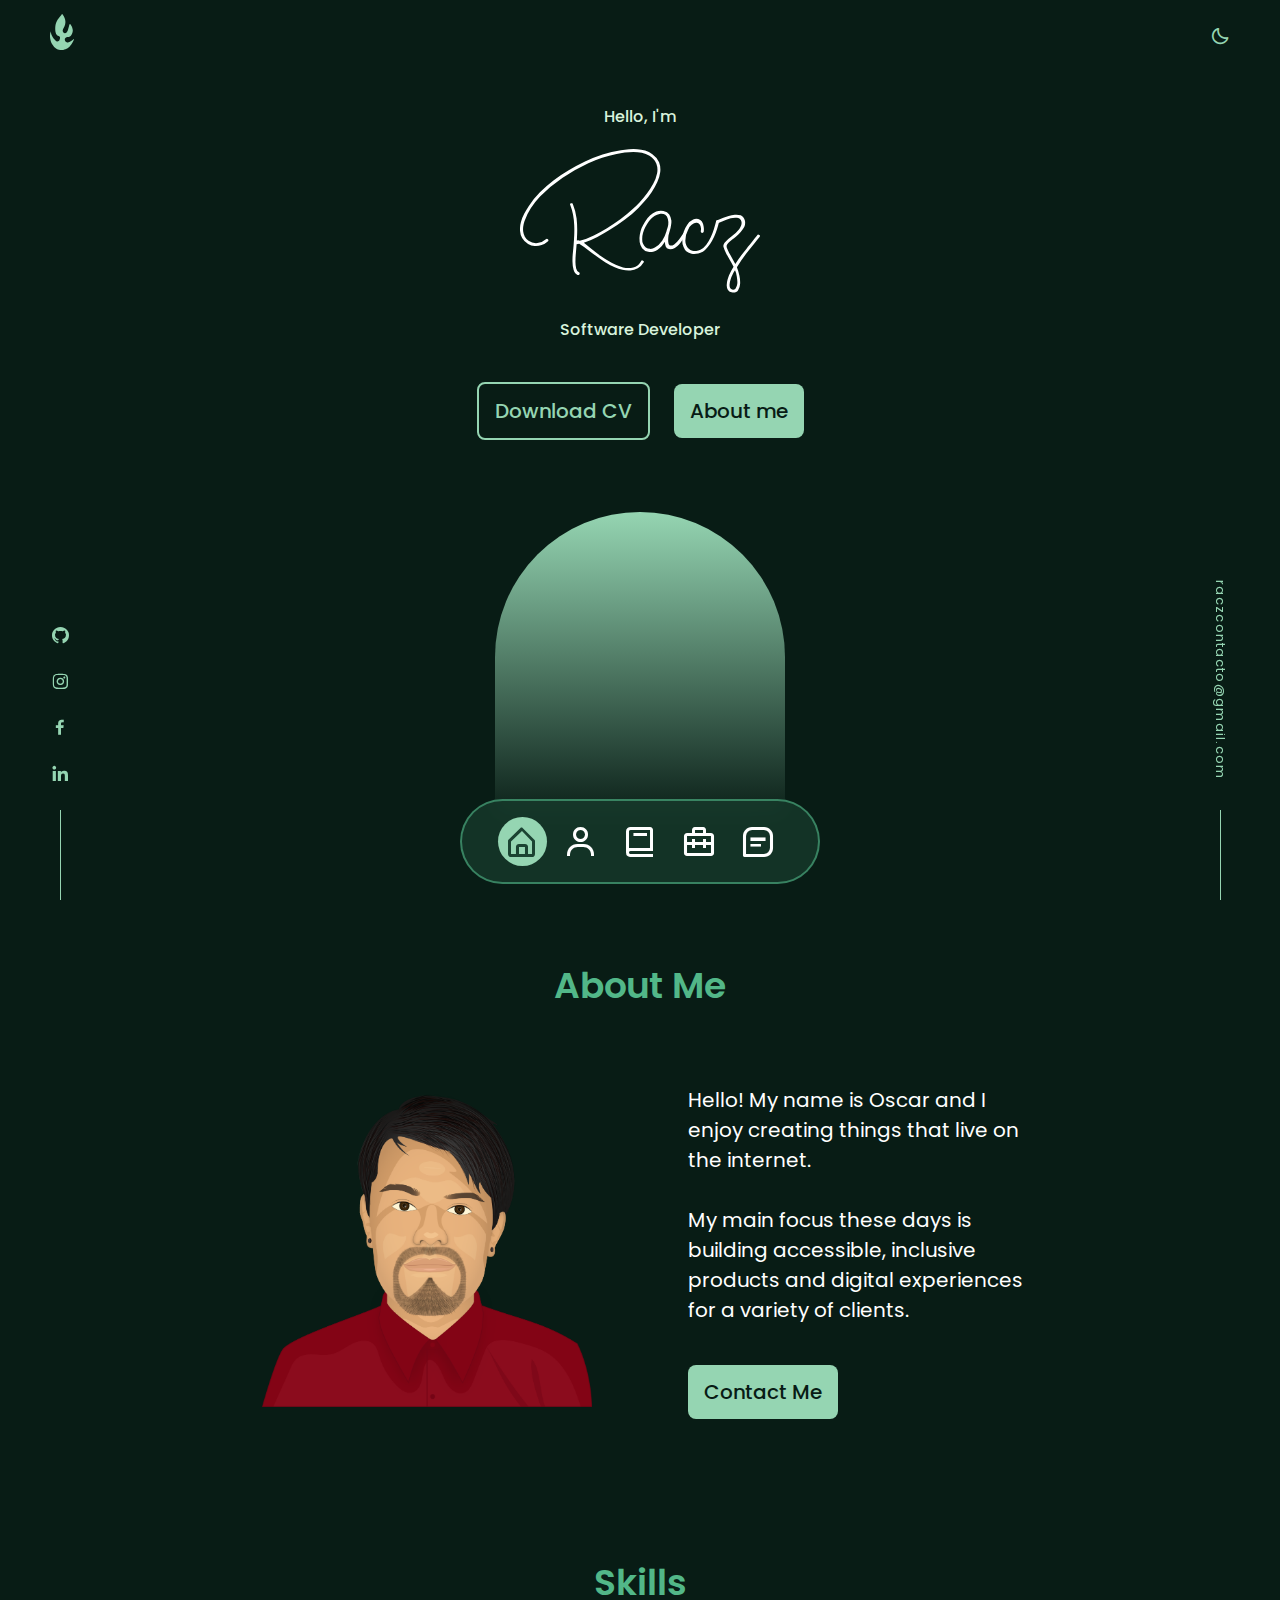
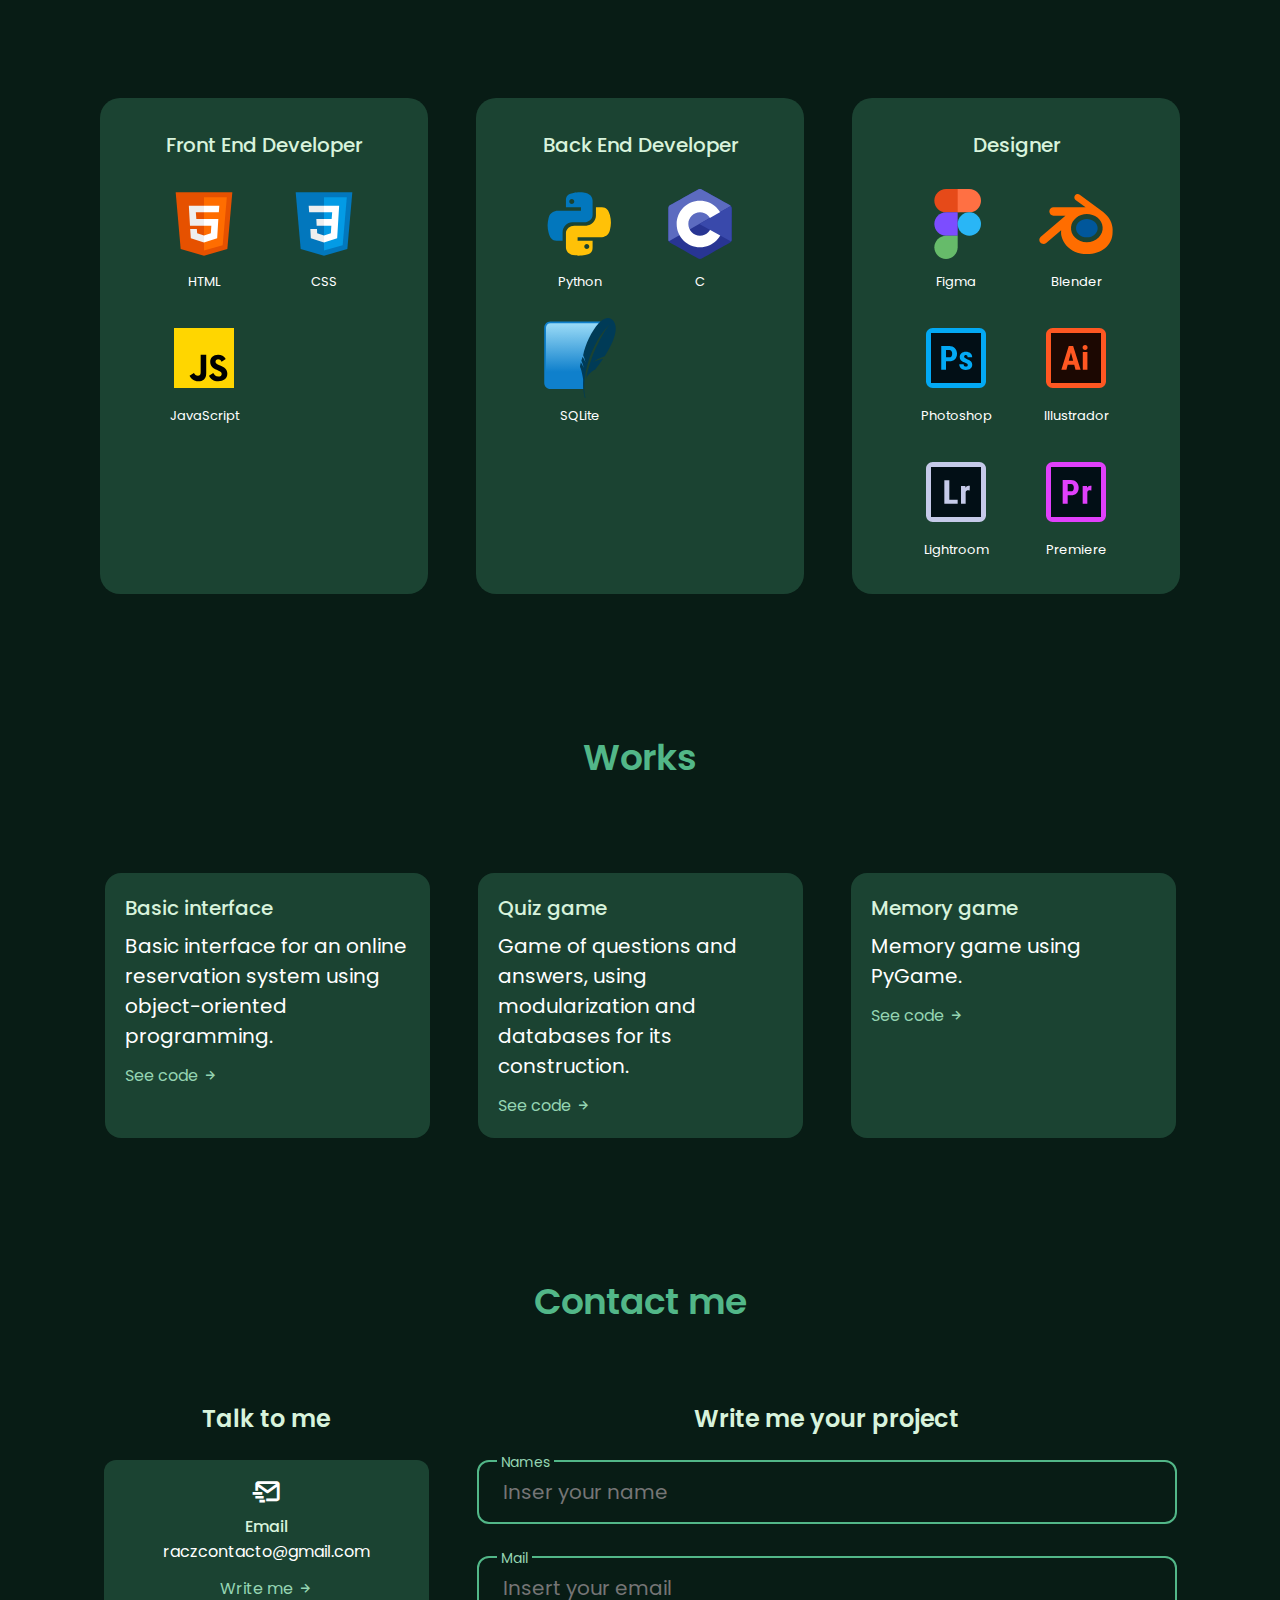
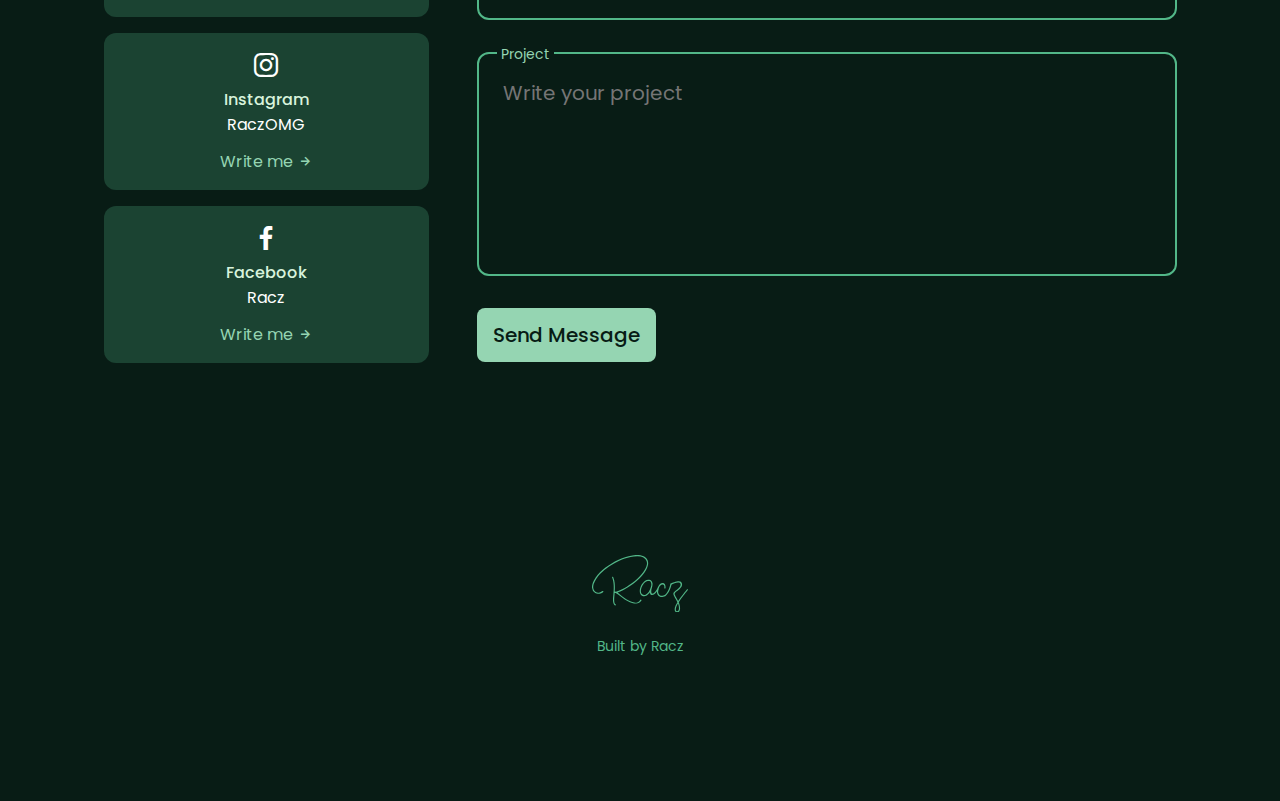
==== index.html @ cbe019d2 "Add files via upload" ====
<!DOCTYPE html>
<html lang="es">
    <head>
        <meta charset="UTF-8">
        <meta name="viewport" content="widht=device-widht, user-scalable=no, initial-scale=1.0, maximum-scale=1.0, minimum-scale=1.0">

        <!-- PAGE ICON AND TITLE -->
        <title>Racz</title>
        <link rel="icon" href="Recursos/Isotipo Racz2.png">

        <!-- BOXICONS -->
        <link href='https://unpkg.com/boxicons@2.1.1/css/boxicons.min.css' rel='stylesheet'>

        <!-- CSS -->
        <link rel="stylesheet" type="text/css" href="style.css">
    </head>
    <body>
        <!-- HEADER -->
        <header class="header" id="header">
            <nav class="nav container">
                <a href="#" class="isotipo__button">
                    <svg id="Capa_1" data-name="Capa 1" xmlns="http://www.w3.org/2000/svg" viewBox="0 0 422.5 633.75">
                        <path class="isotipo__racz" d="M199.51,387.6c1.1,7.6,2.33,15,3.9,22.33,8.78,41.08,25.6,78.3,52.17,110.81a227.48,227.48,0,0,0,38.08,37.06,40,40,0,0,0,17.74,8c11.19,1.87,21.1-1.13,30-8.1,4.92-3.87,8.29-9,11.46-14.27,6-9.94,10.29-20.51,11.72-32.13,1-7.9,1.06-15.72-2.3-23.2a31.53,31.53,0,0,0-17.7-16.93,143.55,143.55,0,0,0-14.73-5.15c-8.47-2.35-15-7.42-20.86-13.77-12.17-13.21-18.77-29.17-22.64-46.49a246.71,246.71,0,0,1-5-36.82q-1.47-21-.85-42.09c.63-21.49,2.76-42.81,7.61-63.8a228.73,228.73,0,0,1,28.79-69.34c8.77-14.16,18.8-27.38,29.16-40.36,12.84-16.08,26.25-31.67,38.85-47.93q7.88-10.17,15.71-20.37c.27-.36.55-.71.8-1.09.77-1.12,1.48-1,2.37-.07a98.67,98.67,0,0,1,7,7.91c15.29,20,27.77,41.57,36.48,65.3A196.91,196.91,0,0,1,458,201.34a192.32,192.32,0,0,1,1.38,31.45,186.23,186.23,0,0,1-13.6,62.29c-4.77,11.77-11,22.79-17,33.94a192.67,192.67,0,0,0-13.59,30.42,57.17,57.17,0,0,0-3.15,18.11,42.09,42.09,0,0,0,9.4,26.6,44.42,44.42,0,0,0,16.68,13.41c12.89,5.78,25,4.07,36.28-4.22,7.6-5.6,13-13.16,17.35-21.52,5.47-10.54,9.63-21.63,13.44-32.87,6.25-18.43,11.08-37.29,16.1-56.09,2.55-9.52,5-19.07,7.56-28.6a25.65,25.65,0,0,1,3.27-7.71c3.06-4.6,6.63-6.08,12-5,.62.12,1.22.3,1.83.43a8.51,8.51,0,0,1,5.64,4.19,320.2,320.2,0,0,1,18.23,33.58A230,230,0,0,1,587.66,354a111.94,111.94,0,0,1-2.15,52.15c-4.37,15.2-9.75,29.94-18.2,43.37-7.2,11.44-16,21.39-27.38,28.75a69.55,69.55,0,0,1-22.76,9.45,54.22,54.22,0,0,1-8.55.87c-9.13.51-18.23,1.33-27.1,3.79-7.88,2.18-15.17,5.51-21.25,11.2a34.2,34.2,0,0,0-10.94,21c-3.62,27.6,14.89,53.7,41.86,59A56.48,56.48,0,0,0,529,578.08c10.93-5.67,21.74-11.56,32.16-18.14a244.61,244.61,0,0,0,36.31-28.4c3-2.77,6-5.44,9.07-8.1a17.9,17.9,0,0,1,2.69-1.78c.85-.5,1.37-.16,1.46.81a21.79,21.79,0,0,1-.38,7,142.81,142.81,0,0,1-7.44,22.1c-10.42,25-24.23,48.07-39.78,70.11a253.19,253.19,0,0,1-32,37.72c-20.55,19.58-43.51,35.44-70,45.82a152.42,152.42,0,0,1-39.26,9.91c-5.7.63-11.43,1-17.15,1.32a187.63,187.63,0,0,1-18.82.37c-13.34-.58-26.64-1.64-39.77-4.34a132.1,132.1,0,0,1-38.88-14.68,209.45,209.45,0,0,1-45.68-35.09,228.65,228.65,0,0,1-34.5-45.34,275.43,275.43,0,0,1-23.61-51.73A286.27,286.27,0,0,1,191,510.15a295.79,295.79,0,0,1-2.53-44.71c.28-11.22,1.17-22.41,2.49-33.57a349.79,349.79,0,0,1,7.56-41.64A5.06,5.06,0,0,1,199.51,387.6Z" transform="translate(-188.35 -83.2)"/>
                    </svg>
                </a>

                <div class="links__list--box" id="nav__menu">
                    <ul class="links__list">
                        <li class="links__list--li">
                            <a href="#home" class="links__list--li-a active__link">
                                <i class='bx bx-home-alt'></i>
                            </a>
                        </li>

                        <li class="links__list--li">
                            <a href="#about" class="links__list--li-a">
                                <i class='bx bx-user'></i>
                            </a>
                        </li>

                        <li class="links__list--li">
                            <a href="#skills" class="links__list--li-a">
                                <i class='bx bx-book'></i>
                            </a>
                        </li>

                        <li class="links__list--li">
                            <a href="#work" class="links__list--li-a">
                                <i class='bx bx-briefcase-alt-2'></i>
                            </a>
                        </li>

                        <li class="links__list--li">
                            <a href="#contact" class="links__list--li-a">
                                <i class='bx bx-message-square-detail'></i>
                            </a>
                        </li>
                    </ul>
                </div>

                <!-- THEME CHANGE BUTTON -->
                <i class='bx bx-moon change__theme' id="theme__button"></i>
            </nav>
        </header>
        <!-- HEADER -->

        <!-- SIDE ELEMENTS -->
        <div class="left__side--element">
            <ul class="social__media">
                <li>
                    <a class="social__media--li-a" href="https://github.com/Racz1" aria-label="GitHub" target="_blank">                    
                        <i class='bx bxl-github social__media--li-a-icon'></i>
                    </a>
                </li>
                <li>
                    <a class="social__media--li-a" href="https://www.instagram.com/raczomg/" aria-label="Instagram" target="_blank">
                        <i class='bx bxl-instagram social__media--li-a-icon' ></i>
                    </a>
                </li>
                <li>
                    <a class="social__media--li-a" href="https://www.facebook.com/Racz-101756995834833" aria-label="Facebook" target="_blank" rel="noopener noreferrer">
                        <i class='bx bxl-facebook social__media--li-a-icon'></i>
                    </a>
                </li>
                <li>
                    <a class="social__media--li-a" href="https://www.linkedin.com/in/oscar-martinez-geronimo-91246b22a/" aria-label="Linkedin" target="_blank" rel="noopener noreferrer">
                        <i class='bx bxl-linkedin social__media--li-a-icon' ></i>
                    </a>
                </li>
            </ul>
        </div>

        <div class="right__side--element">
            <div class="email__contact">
                <a class="email__contact--a" href="mailto:raczcontacto@gmail.com">raczcontacto@gmail.com</a>
            </div>
        </div>
        <!-- SIDE ELEMENTS -->

        <!-- CONTENT -->
        <!-- MAIN SECTION -->
        <main class="main">
            <section class="home section" id="home">
                <div class="home__container container grid">
                    <div class="home__data">
                        <span class="home__greeting">Hello, I'm</span>

                        <div class="logotipo__racz--box">
                            <svg xmlns="http://www.w3.org/2000/svg" viewBox="0 0 277.53 165.97">
                                <path class="logotipo__racz" d="M49.91,130.39a1.8,1.8,0,0,1,2.44.08,1.79,1.79,0,0,1,.5,1.09,1.33,1.33,0,0,1-.42,1.18A21.87,21.87,0,0,1,45,137.2,19.19,19.19,0,0,1,37,138.3a18.18,18.18,0,0,1-7.66-2.44A19.48,19.48,0,0,1,20,120.54a32.13,32.13,0,0,1,1.09-10A45.81,45.81,0,0,1,25,100.76q2.52-4.71,5.05-8.58a97.94,97.94,0,0,1,13-16.07,158,158,0,0,1,16-14A172.62,172.62,0,0,1,76.84,50.27q9.25-5.37,18.34-9.76a169.16,169.16,0,0,1,20.28-8.07,135.51,135.51,0,0,1,21.29-5.06c3-.44,6.14-.81,9.34-1.09a59.27,59.27,0,0,1,9.51-.08,42.14,42.14,0,0,1,9.17,1.68,27,27,0,0,1,8.33,4.21,21.67,21.67,0,0,1,7.75,9.42,22.89,22.89,0,0,1,1.34,11,38.92,38.92,0,0,1-3.36,11.69,82.41,82.41,0,0,1-6.4,11.45A100.06,100.06,0,0,1,164.52,86q-4.2,4.8-7.57,8.16a146.66,146.66,0,0,1-15.57,13.55,201.64,201.64,0,0,1-17.08,11.53q-7.24,4.55-14.81,8.58a90.83,90.83,0,0,1-15.65,6.56l7.91,6.57q5,4.2,11.19,8.58a136.11,136.11,0,0,0,13,8.17,52.06,52.06,0,0,0,13.21,5.3,25.11,25.11,0,0,0,11.86.17q5.47-1.35,9-7.41a1.48,1.48,0,0,1,2.27-.51,1.4,1.4,0,0,1,.59,2.19,17.31,17.31,0,0,1-6.65,6.65,21.39,21.39,0,0,1-8.5,2.44,30.85,30.85,0,0,1-9.26-.76,51,51,0,0,1-8.92-2.94,78.63,78.63,0,0,1-11.1-5.81q-4.89-3.12-9.51-6.56t-9.51-7.16q-4.89-3.69-10.94-7.57l-3,.51q-.35,4.71-.84,10c-.34,3.54-.51,6.84-.51,9.93a34.41,34.41,0,0,0,.84,8.08q.84,3.45,3.2,4.46a1.48,1.48,0,0,1,.84.92,1.43,1.43,0,0,1-.17,1.18,2.38,2.38,0,0,1-1,.93,1.46,1.46,0,0,1-1.35,0c-2.24-1-3.76-3-4.54-5.89a39.65,39.65,0,0,1-1.27-9.68,79.91,79.91,0,0,1,.51-10.43c.39-3.43.64-6.09.76-8q.49-6.06.75-12t0-11.87a82.52,82.52,0,0,0-1.34-11.7A67.59,67.59,0,0,0,78,90.67a1.25,1.25,0,0,1,0-1.27,1.28,1.28,0,0,1,1-.67,2.45,2.45,0,0,1,1.26.17,1.85,1.85,0,0,1,.92.93,61.34,61.34,0,0,1,4.29,16.74A118,118,0,0,1,86.09,124l-.33,7.91a5,5,0,0,1,3.36.17,70.16,70.16,0,0,0,16.24-6q7.67-3.95,15.24-8.49,8.07-4.89,15.48-10.27a156.16,156.16,0,0,0,14.3-11.78q3.38-3,7.83-7.74a113.16,113.16,0,0,0,8.58-10.27,97.47,97.47,0,0,0,7.41-11.61,40.85,40.85,0,0,0,4.37-11.87,20.3,20.3,0,0,0-.84-11q-1.93-5.22-8-9.09a27.25,27.25,0,0,0-8.84-3.54,47.4,47.4,0,0,0-9.76-1,66.39,66.39,0,0,0-9.93.75q-5,.77-9.51,1.6A133.52,133.52,0,0,0,115,36.14a149.2,149.2,0,0,0-16,6.39,214.28,214.28,0,0,0-29.7,16.75A163.38,163.38,0,0,0,43.18,81.07a95.29,95.29,0,0,0-10.52,13.3,69.85,69.85,0,0,0-7.49,15.15,33.75,33.75,0,0,0-1.43,6.14,22.54,22.54,0,0,0,0,6.14,16.36,16.36,0,0,0,1.85,5.64,13.86,13.86,0,0,0,4.29,4.63,14.79,14.79,0,0,0,10.27,2.78A17.39,17.39,0,0,0,49.91,130.39Z" transform="translate(-20 -26.06)"/>
                                <path class="logotipo__racz" d="M191.78,125.67a42.07,42.07,0,0,0-.42,4.8,19,19,0,0,0,.34,4.54,3.7,3.7,0,0,0,1.6,2.61c.78.45,3.4.06,5-1.17a26,26,0,0,0,5.63-5.73q2.44-3.36,4.63-6.73a1.67,1.67,0,0,1,2.44-.51,1.4,1.4,0,0,1,.59,2.19q-1.17,1.86-3.11,4.8a51.44,51.44,0,0,1-4.29,5.64,23.83,23.83,0,0,1-5.14,4.46,11.33,11.33,0,0,1-6.91,1.26,4.9,4.9,0,0,1-3.62-3,14.59,14.59,0,0,1-.92-5.38,38.15,38.15,0,0,1-3.79,5,23.81,23.81,0,0,1-4.63,4,17.92,17.92,0,0,1-5.22,2.44,11.61,11.61,0,0,1-5.72.09,11.07,11.07,0,0,1-7-4.13,15.64,15.64,0,0,1-2.86-7.15,26.5,26.5,0,0,1,.17-8.41,38,38,0,0,1,2.1-7.74,58.47,58.47,0,0,1,3.95-7.5,33.31,33.31,0,0,1,5.73-7,23.88,23.88,0,0,1,7.23-4.63,14.57,14.57,0,0,1,8.34-.75q4.71.84,6.73,4a16,16,0,0,1,2.44,7.07c.28,2.64-.36,5.52-.87,8.32Zm-.33-12A17.26,17.26,0,0,0,191,107a8.54,8.54,0,0,0-3-4.8c-1.52-1.17-3.73-1.54-6.65-1.09a14.72,14.72,0,0,0-5.38,2.11,24.23,24.23,0,0,0-4.63,3.78,31.16,31.16,0,0,0-3.79,4.8,43,43,0,0,0-2.86,5.13,34.4,34.4,0,0,0-2.44,6.4,25.16,25.16,0,0,0-.93,6.73,13.45,13.45,0,0,0,1,5.69,10.69,10.69,0,0,0,3.19,4.12,9.66,9.66,0,0,0,4.89,1.69A9.37,9.37,0,0,0,176,140a23.35,23.35,0,0,0,8.41-7.74,42.56,42.56,0,0,0,5-11.16C190,119,191.16,115.67,191.45,113.72Z" transform="translate(-20 -26.06)"/>
                                <path class="logotipo__racz" d="M232.61,121.3a2.33,2.33,0,0,1-.76,1.34,1.81,1.81,0,0,1-1.18.51,1.52,1.52,0,0,1-1.09-.51,1.79,1.79,0,0,1-.51-1.34c.11-.68.2-1.35.26-2a8.53,8.53,0,0,0-.09-2,8,8,0,0,0-1.6-4.21,4.74,4.74,0,0,0-3-1.77,6.84,6.84,0,0,0-3.87.76,11.41,11.41,0,0,0-4,3.37,6.71,6.71,0,0,0-1.35,1.93c-.34.73-.67,1.43-1,2.11a24.68,24.68,0,0,0-3.2,12.79,12.38,12.38,0,0,0,1.1,5.13,12.81,12.81,0,0,0,2.86,4.12,7.82,7.82,0,0,0,4.12,2.11,18.84,18.84,0,0,0,4.57.25,15.9,15.9,0,0,0,4.77-1.21,20.46,20.46,0,0,0,6.81-5.89,46.1,46.1,0,0,0,5.14-8.58,76.56,76.56,0,0,0,3.7-9.68q1.51-5,2.52-8.84a1.55,1.55,0,0,1,2.11-1.09,1.48,1.48,0,0,1,1.26,1.93c-.67,2.81-1.49,5.7-2.44,8.67a76.27,76.27,0,0,1-3.37,8.67,56.8,56.8,0,0,1-4.54,8.08,41.27,41.27,0,0,1-5.81,6.9,15.59,15.59,0,0,1-5.38,3.28,19.55,19.55,0,0,1-5,1.13,21.82,21.82,0,0,1-5.22-.12,11.81,11.81,0,0,1-9.26-7.63,19.7,19.7,0,0,1-1.49-8.33,34,34,0,0,1,1.68-9.42,31,31,0,0,1,4.29-8.5,16.24,16.24,0,0,1,6.65-5.72,8.93,8.93,0,0,1,5.86-.52,7.5,7.5,0,0,1,4.24,3,15,15,0,0,1,2,5.55A20.87,20.87,0,0,1,232.61,121.3Z" transform="translate(-20 -26.06)"/>
                                <path class="logotipo__racz" d="M248.84,111.84a1.33,1.33,0,0,1-1.93-1.09,1.76,1.76,0,0,1,1.09-2.28q3-1.17,6.39-2.61a62.07,62.07,0,0,1,6.9-2.44,40.18,40.18,0,0,1,7.07-1.34,17.07,17.07,0,0,1,6.9.67c1.73.55,3.95,3,4.74,5.6a12.08,12.08,0,0,1-.53,7.7,29.93,29.93,0,0,1-4.21,6,46.64,46.64,0,0,1-5.28,5.24c-2.06,1.73-10,7.4-10.83,10-.78,2.25.77,4.75,1.39,6.16a46.66,46.66,0,0,0,2.61,5L269,159a183.18,183.18,0,0,1,12.79-17.41c4.6-5.56,12.53-15.66,12.53-15.66a1.48,1.48,0,0,1,2.27-.5,1.39,1.39,0,0,1,.59,2.18s-7.89,10-12.71,15.83a179.08,179.08,0,0,0-13.62,19.27,56.33,56.33,0,0,1,2.94,9.84,35.47,35.47,0,0,1,.76,9.76,14,14,0,0,1-2.44,7.33c-1.4,1.9-3.51,2.69-6.31,2.35q-3.87-.51-5.3-2.86a10.26,10.26,0,0,1-1.43-5.47,22.83,22.83,0,0,1,.92-6.31,51.78,51.78,0,0,1,1.77-5.22,79.83,79.83,0,0,1,5.22-9.76c-1.35-2.81-2.84-5.55-4.46-8.25s-3.12-5.38-4.46-8.08a45,45,0,0,1-2.69-6.73c-.57-1.9.22-3.92,2.35-6.06a82.62,82.62,0,0,1,7.83-6.73,45.46,45.46,0,0,0,7.65-7.4,14.24,14.24,0,0,0,2.53-4.46,8.39,8.39,0,0,0,.42-4.46,5.7,5.7,0,0,0-2.1-3.37c-1.13-.9-2.86-1.29-5.22-1.18a35.78,35.78,0,0,0-10.18,2.19Q253.73,109.66,248.84,111.84ZM264.15,188a3.81,3.81,0,0,0,5-.46,11.09,11.09,0,0,0,2.1-5.46c.4-2.47-.08-5.43-.48-8.4a21.78,21.78,0,0,0-2.1-7.32,33,33,0,0,0-2.52,4.29,43.87,43.87,0,0,0-2.61,6.23,21.93,21.93,0,0,0-1.18,6.31C262.33,185.22,262.88,187.22,264.15,188Z" transform="translate(-20 -26.06)"/>
                            </svg>
                        </div>

                        <h3 class="home__education">Software Developer</h3>

                        <div class="home__buttons">
                            <a download="" href="/opcion 1/Recursos/CV Racz.pdf" class="button button__ghost">Download CV</a>
                            <a href="#about" class="button">About me</a>
                        </div>
                    </div>

                    <div class="home__handle">
                        <img src="/opcion 1/Recursos/Foto Oscar.png" alt="" class="home__img">
                    </div>
                </div>
            </section>

            <!-- ABOUT SECTION -->
            <section class="about section" id="about">
                <h2 class="section__title">About Me</h2>
                <div class="about__container container grid">
                    <img src="Recursos/Retrato Oscar.png" class="about__img">

                    <div class="about__data">
                        <p class="about__description">
                            Hello! My name is Oscar and I enjoy creating things that live on the internet.<br><br>
                            My main focus these days is building accessible, inclusive products and digital experiences for a variety of clients.
                        </p>
                        <a href="#contact" class="button">Contact Me</a>
                    </div>
                </div>
            </section>

            <!-- SKILLS SECTION -->
            <section class="skills section" id="skills">
                <h2 class="section__title">Skills</h2>

                <div class="skills__container container grid">
                    <div class="skills__content">
                        <h3 class="skills__title">Front End Developer</h3>

                        <div class="skills__box">
                            <div class="skills__group">
                                <div class="skills__data">
                                    <svg class="icon" xmlns="http://www.w3.org/2000/svg" x="0px" y="0px" width="48" height="48" viewBox="0 0 48 48" style=" fill:#000000;">
                                        <path fill="#E65100" d="M41,5H7l3,34l14,4l14-4L41,5L41,5z"></path><path fill="#FF6D00" d="M24 8L24 39.9 35.2 36.7 37.7 8z"></path><path fill="#FFF" d="M24,25v-4h8.6l-0.7,11.5L24,35.1v-4.2l4.1-1.4l0.3-4.5H24z M32.9,17l0.3-4H24v4H32.9z"></path><path fill="#EEE" d="M24,30.9v4.2l-7.9-2.6L15.7,27h4l0.2,2.5L24,30.9z M19.1,17H24v-4h-9.1l0.7,12H24v-4h-4.6L19.1,17z"></path>
                                    </svg>
                                    <span class="skills__name">HTML</span>
                                </div>
                                <div class="skills__data">
                                    <svg class="icon" xmlns="http://www.w3.org/2000/svg" x="0px" y="0px" width="48" height="48" viewBox="0 0 48 48" style=" fill:#000000;">
                                        <path fill="#ffd600" d="M6,42V6h36v36H6z"></path><path fill="#000001" d="M29.538 32.947c.692 1.124 1.444 2.201 3.037 2.201 1.338 0 2.04-.665 2.04-1.585 0-1.101-.726-1.492-2.198-2.133l-.807-.344c-2.329-.988-3.878-2.226-3.878-4.841 0-2.41 1.845-4.244 4.728-4.244 2.053 0 3.528.711 4.592 2.573l-2.514 1.607c-.553-.988-1.151-1.377-2.078-1.377-.946 0-1.545.597-1.545 1.377 0 .964.6 1.354 1.985 1.951l.807.344C36.452 29.645 38 30.839 38 33.523 38 36.415 35.716 38 32.65 38c-2.999 0-4.702-1.505-5.65-3.368L29.538 32.947zM17.952 33.029c.506.906 1.275 1.603 2.381 1.603 1.058 0 1.667-.418 1.667-2.043V22h3.333v11.101c0 3.367-1.953 4.899-4.805 4.899-2.577 0-4.437-1.746-5.195-3.368L17.952 33.029z"></path>
                                    </svg>
                                    <span class="skills__name">JavaScript</span>
                                </div>
                            </div>
                            <div class="skills__group">
                                <div class="skills__data">
                                    <svg class="icon" xmlns="http://www.w3.org/2000/svg" x="0px" y="0px" width="48" height="48" viewBox="0 0 48 48" style=" fill:#000000;">
                                        <path fill="#0277BD" d="M41,5H7l3,34l14,4l14-4L41,5L41,5z"></path><path fill="#039BE5" d="M24 8L24 39.9 35.2 36.7 37.7 8z"></path><path fill="#FFF" d="M33.1 13L24 13 24 17 28.9 17 28.6 21 24 21 24 25 28.4 25 28.1 29.5 24 30.9 24 35.1 31.9 32.5 32.6 21 32.6 21z"></path><path fill="#EEE" d="M24,13v4h-8.9l-0.3-4H24z M19.4,21l0.2,4H24v-4H19.4z M19.8,27h-4l0.3,5.5l7.9,2.6v-4.2l-4.1-1.4L19.8,27z"></path>
                                    </svg>
                                    <span class="skills__name">CSS</span>
                                </div>
                            </div>
                        </div>
                    </div>

                    <div class="skills__content">
                        <h3 class="skills__title">Back End Developer</h3>

                        <div class="skills__box">
                            <div class="skills__group">
                                <div class="skills__data">
                                    <svg class="icon" xmlns="http://www.w3.org/2000/svg" x="0px" y="0px" width="48" height="48" viewBox="0 0 48 48" style=" fill:#000000;">
                                        <path fill="#0277BD" d="M24.047,5c-1.555,0.005-2.633,0.142-3.936,0.367c-3.848,0.67-4.549,2.077-4.549,4.67V14h9v2H15.22h-4.35c-2.636,0-4.943,1.242-5.674,4.219c-0.826,3.417-0.863,5.557,0,9.125C5.851,32.005,7.294,34,9.931,34h3.632v-5.104c0-2.966,2.686-5.896,5.764-5.896h7.236c2.523,0,5-1.862,5-4.377v-8.586c0-2.439-1.759-4.263-4.218-4.672C27.406,5.359,25.589,4.994,24.047,5z M19.063,9c0.821,0,1.5,0.677,1.5,1.502c0,0.833-0.679,1.498-1.5,1.498c-0.837,0-1.5-0.664-1.5-1.498C17.563,9.68,18.226,9,19.063,9z"></path><path fill="#FFC107" d="M23.078,43c1.555-0.005,2.633-0.142,3.936-0.367c3.848-0.67,4.549-2.077,4.549-4.67V34h-9v-2h9.343h4.35c2.636,0,4.943-1.242,5.674-4.219c0.826-3.417,0.863-5.557,0-9.125C41.274,15.995,39.831,14,37.194,14h-3.632v5.104c0,2.966-2.686,5.896-5.764,5.896h-7.236c-2.523,0-5,1.862-5,4.377v8.586c0,2.439,1.759,4.263,4.218,4.672C19.719,42.641,21.536,43.006,23.078,43z M28.063,39c-0.821,0-1.5-0.677-1.5-1.502c0-0.833,0.679-1.498,1.5-1.498c0.837,0,1.5,0.664,1.5,1.498C29.563,38.32,28.899,39,28.063,39z"></path></svg>
                                    <span class="skills__name">Python</span>
                                </div>
                                <div class="skills__data">
                                    <svg class="icon" xmlns="http://www.w3.org/2000/svg" width="48" height="48" viewBox="0 0 6.554 6.555" preserveAspectRatio="xMidYMid">
                                        <defs><linearGradient x1="2.983" y1=".53" x2="2.983" y2="4.744" id="A" gradientUnits="userSpaceOnUse"><stop stop-color="#97d9f6" offset="0%"/><stop stop-color="#0f80cc" offset="92.024%"/><stop stop-color="#0f80cc" offset="100%"/></linearGradient></defs><path d="M4.96.29H.847c-.276 0-.5.226-.5.5v4.536c0 .276.226.5.5.5h2.71c-.03-1.348.43-3.964 1.404-5.54z" fill="#0f80cc"/><path d="M4.81.437H.847c-.196 0-.355.16-.355.355v4.205c.898-.345 2.245-.642 3.177-.628A28.93 28.93 0 0 1 4.811.437z" fill="url(#A)"/><path d="M5.92.142c-.282-.25-.623-.15-.96.148l-.15.146c-.576.61-1.1 1.742-1.276 2.607a2.38 2.38 0 0 1 .148.426l.022.1.022.102s-.005-.02-.026-.08l-.014-.04a.461.461 0 0 0-.009-.022c-.038-.087-.14-.272-.187-.352a8.789 8.789 0 0 0-.103.321c.132.242.212.656.212.656s-.007-.027-.04-.12c-.03-.083-.176-.34-.21-.4-.06.22-.083.368-.062.404.04.07.08.2.115.324a7.52 7.52 0 0 1 .132.666l.005.062a6.11 6.11 0 0 0 .015.75c.026.313.075.582.137.726l.042-.023c-.09-.284-.128-.655-.112-1.084.025-.655.175-1.445.454-2.268C4.548 1.938 5.2.94 5.798.464c-.545.492-1.282 2.084-1.502 2.673-.247.66-.422 1.28-.528 1.873.182-.556.77-.796.77-.796s.29-.356.626-.865l-.645.172-.208.092s.53-.323.987-.47c.627-.987 1.31-2.39.622-3.002" fill="#003b57"/>
                                    </svg>
                                    <span class="skills__name">SQLite</span>
                                </div>
                            </div>

                            <div class="skills__group">
                                <div class="skills__data">
                                    <svg class="icon" xmlns="http://www.w3.org/2000/svg" x="0px" y="0px" width="48" height="48" viewBox="0 0 48 48" style=" fill:#000000;">
                                        <path fill="#283593" fill-rule="evenodd" d="M22.903,3.286c0.679-0.381,1.515-0.381,2.193,0 c3.355,1.883,13.451,7.551,16.807,9.434C42.582,13.1,43,13.804,43,14.566c0,3.766,0,15.101,0,18.867 c0,0.762-0.418,1.466-1.097,1.847c-3.355,1.883-13.451,7.551-16.807,9.434c-0.679,0.381-1.515,0.381-2.193,0 c-3.355-1.883-13.451-7.551-16.807-9.434C5.418,34.899,5,34.196,5,33.434c0-3.766,0-15.101,0-18.867 c0-0.762,0.418-1.466,1.097-1.847C9.451,10.837,19.549,5.169,22.903,3.286z" clip-rule="evenodd"></path><path fill="#5c6bc0" fill-rule="evenodd" d="M5.304,34.404C5.038,34.048,5,33.71,5,33.255 c0-3.744,0-15.014,0-18.759c0-0.758,0.417-1.458,1.094-1.836c3.343-1.872,13.405-7.507,16.748-9.38 c0.677-0.379,1.594-0.371,2.271,0.008c3.343,1.872,13.371,7.459,16.714,9.331c0.27,0.152,0.476,0.335,0.66,0.576L5.304,34.404z" clip-rule="evenodd"></path><path fill="#fff" fill-rule="evenodd" d="M24,10c7.727,0,14,6.273,14,14s-6.273,14-14,14 s-14-6.273-14-14S16.273,10,24,10z M24,17c3.863,0,7,3.136,7,7c0,3.863-3.137,7-7,7s-7-3.137-7-7C17,20.136,20.136,17,24,17z" clip-rule="evenodd"></path><path fill="#3949ab" fill-rule="evenodd" d="M42.485,13.205c0.516,0.483,0.506,1.211,0.506,1.784 c0,3.795-0.032,14.589,0.009,18.384c0.004,0.396-0.127,0.813-0.323,1.127L23.593,24L42.485,13.205z" clip-rule="evenodd"></path>
                                    </svg>
                                    <span class="skills__name">C</span>
                                </div>
                            </div>
                        </div>
                    </div>

                    <div class="skills__content">
                        <h3 class="skills__title">Designer</h3>

                        <div class="skills__box">
                            <div class="skills__group">
                                <div class="skills__data">
                                    <svg class="icon" xmlns="http://www.w3.org/2000/svg" x="0px" y="0px" width="48" height="48" viewBox="0 0 48 48" style=" fill:#000000;">
                                        <path fill="#e64a19" d="M26,17h-8c-3.866,0-7-3.134-7-7v0c0-3.866,3.134-7,7-7h8V17z"></path><path fill="#7c4dff" d="M25,31h-7c-3.866,0-7-3.134-7-7v0c0-3.866,3.134-7,7-7h7V31z"></path><path fill="#66bb6a" d="M18,45L18,45c-3.866,0-7-3.134-7-7v0c0-3.866,3.134-7,7-7h7v7C25,41.866,21.866,45,18,45z"></path><path fill="#ff7043" d="M32,17h-7V3h7c3.866,0,7,3.134,7,7v0C39,13.866,35.866,17,32,17z"></path><circle cx="32" cy="24" r="7" fill="#29b6f6"></circle>
                                    </svg>
                                    <span class="skills__name">Figma</span>
                                </div>
                                <div class="skills__data">
                                    <svg class="icon" xmlns="http://www.w3.org/2000/svg" x="0px" y="0px" width="48" height="48" viewBox="0 0 48 48" style=" fill:#000000;">
                                        <path fill="#03A9F4" d="M6,10c0-2.209,1.791-4,4-4h28c2.209,0,4,1.791,4,4v28c0,2.209-1.791,4-4,4H10c-2.209,0-4-1.791-4-4V10z"></path><path fill="#020F16" d="M20.016,19.174h-2.002v4.434h1.973c0.547,0,0.97-0.179,1.27-0.537s0.449-0.879,0.449-1.563c0-0.71-0.153-1.274-0.459-1.694S20.53,19.181,20.016,19.174z"></path><path fill="#020F16" d="M9,9v30h30V9H9z M23.365,24.789C22.539,25.597,21.393,26,19.928,26h-1.914v5h-2.871V16.781h4.844c1.406,0,2.528,0.437,3.364,1.309s1.255,2.005,1.255,3.398S24.192,23.981,23.365,24.789z M32.682,30.336c-0.709,0.573-1.641,0.859-2.793,0.859c-0.775,0-1.459-0.151-2.051-0.454s-1.057-0.725-1.392-1.265s-0.503-1.123-0.503-1.748h2.627c0.014,0.481,0.125,0.843,0.337,1.084s0.558,0.361,1.04,0.361c0.742,0,1.113-0.335,1.113-1.006c0-0.234-0.112-0.451-0.337-0.649S30,27.052,29.225,26.713c-1.139-0.462-1.922-0.94-2.349-1.436s-0.64-1.11-0.64-1.846c0-0.925,0.334-1.688,1.001-2.29s1.552-0.903,2.651-0.903c1.158,0,2.086,0.3,2.783,0.898s1.045,1.403,1.045,2.412h-2.764c0-0.859-0.357-1.289-1.074-1.289c-0.293,0-0.533,0.091-0.723,0.273s-0.283,0.437-0.283,0.762c0,0.234,0.104,0.441,0.313,0.62s0.699,0.435,1.475,0.767c1.127,0.417,1.922,0.881,2.388,1.392s0.698,1.174,0.698,1.987C33.746,29.005,33.391,29.763,32.682,30.336z"></path>
                                    </svg>
                                    <span class="skills__name">Photoshop</span>
                                </div>
                                <div class="skills__data">
                                    <svg class="icon" xmlns="http://www.w3.org/2000/svg" x="0px" y="0px" width="48" height="48" viewBox="0 0 48 48" style=" fill:#000000;">
                                        <path fill="#C5CAE9" d="M6,10c0-2.2,1.8-4,4-4h28c2.2,0,4,1.8,4,4v28c0,2.2-1.8,4-4,4H10c-2.2,0-4-1.8-4-4V10z"></path><path fill="#020F16" d="M9,9v30h30V9H9z M25,31h-8V17h3v11.6h5V31z M32.2,23.1L31.3,23c-0.8,0-1.3,0.3-1.5,1v7H27V20.4h2.6l0.1,1.1c0.4-0.9,1-1.3,1.8-1.3c0.3,0,0.6,0,0.8,0.1L32.2,23.1z"></path>
                                    </svg>
                                    <span class="skills__name">Lightroom</span>
                                </div>
                            </div>

                            <div class="skills__group">
                                <div class="skills__data">
                                    <svg class="icon" xmlns="http://www.w3.org/2000/svg" x="0px" y="0px" width="48" height="48" viewBox="0 0 48 48" style=" fill:#000000;">
                                        <path fill="#01579B" d="M34.932,22.478C33.769,21.56,32.206,21.001,30.5,21c-1.706,0.001-3.27,0.56-4.433,1.478 c-1.184,0.935-1.969,2.252-2.059,3.747c-0.091,1.536,0.57,2.965,1.732,4.023C26.925,31.324,28.613,32,30.501,32 c1.887,0,3.574-0.676,4.757-1.753c1.162-1.057,1.824-2.486,1.734-4.023C36.902,24.731,36.116,23.413,34.932,22.478z"></path><path fill="#FF6D00" d="M45.871,25.932c-0.259-1.823-0.891-3.535-1.861-5.095c-0.891-1.433-2.035-2.688-3.397-3.745l0.002-0.002 l-0.037-0.012c-0.028-0.025-0.05-0.054-0.079-0.078L26.249,6.438c-0.86-0.689-2.12-0.552-2.811,0.313 c-0.69,0.862-0.551,2.121,0.313,2.811L29.739,14H10.5C9.125,14,8,15.125,8,16.5S9.125,19,10.5,19h7.154L2.873,31.602 c-1.048,0.898-1.17,2.478-0.271,3.525C3.097,35.704,3.797,36,4.501,36c0.576,0,1.154-0.198,1.626-0.602l8.954-7.675 c-0.022,0.807-0.039,1.538-0.035,1.761C15.046,33,19,42,30.682,42c8.318,0,15.28-5,15.28-13.261 C46.034,27.805,46.003,26.867,45.871,25.932z M39.525,29.153c-0.401,1.087-1.05,2.104-1.935,2.992 c-1.81,1.82-4.343,2.85-7.088,2.854c-2.745,0.005-5.28-1.017-7.091-2.832c-0.885-0.885-1.535-1.901-1.937-2.986 c-0.392-1.065-0.545-2.195-0.444-3.335c0.098-1.116,0.432-2.179,0.971-3.141c0.529-0.946,1.257-1.8,2.154-2.524 c1.76-1.414,3.999-2.179,6.345-2.182c2.346-0.003,4.584,0.756,6.345,2.164c0.897,0.72,1.624,1.571,2.152,2.515 c0.539,0.961,0.874,2.023,0.973,3.138C40.07,26.958,39.918,28.087,39.525,29.153z"></path>
                                    </svg>
                                    <span class="skills__name">Blender</span>
                                </div>
                                <div class="skills__data">
                                    <svg class="icon" xmlns="http://www.w3.org/2000/svg" x="0px" y="0px" width="48" height="48" viewBox="0 0 48 48" style=" fill:#000000;">
                                        <path fill="#FF5722" d="M6,10c0-2.209,1.791-4,4-4h28c2.209,0,4,1.791,4,4v28c0,2.209-1.791,4-4,4H10c-2.209,0-4-1.791-4-4V10z"></path><path fill="#1C0802" d="M9,9v30h30V9H9z M23.691,31l-0.762-2.91h-3.916L18.252,31h-3.037l4.443-14.219h2.627L26.758,31H23.691z M30.85,31h-2.773V20.434h2.773V31z M30.552,18.754c-0.271,0.28-0.636,0.42-1.099,0.42s-0.828-0.14-1.099-0.42s-0.405-0.632-0.405-1.055c0-0.43,0.137-0.781,0.41-1.055s0.639-0.41,1.094-0.41s0.82,0.137,1.094,0.41s0.41,0.625,0.41,1.055C30.957,18.122,30.822,18.474,30.552,18.754z"></path><path fill="#1C0802" d="M19.639 25.697L22.295 25.697 20.967 20.629z"></path>
                                    </svg>
                                    <span class="skills__name">Illustrador</span>
                                </div>
                                <div class="skills__data">
                                    <svg class="icon" xmlns="http://www.w3.org/2000/svg" x="0px" y="0px" width="48" height="48" viewBox="0 0 48 48" style=" fill:#000000;">
                                        <path fill="#e040fb" d="M6,10c0-2.209,1.791-4,4-4h28c2.209,0,4,1.791,4,4v28c0,2.209-1.791,4-4,4H10c-2.209,0-4-1.791-4-4 V10z"></path><path fill="#020f16" d="M9,9v30h30V9H9z M21.016,19.174h-2.002v4.434h1.973c0.547,0,0.97-0.179,1.27-0.537 s0.449-0.879,0.449-1.563c0-0.71-0.153-1.274-0.459-1.694S21.53,19.181,21.016,19.174z M24.365,24.789 C23.539,25.597,22.393,26,20.928,26h-1.914v5H16V16.781h4.987c1.406,0,2.528,0.437,3.364,1.309s1.255,2.005,1.255,3.398 S25.192,23.981,24.365,24.789z M33.2,23.1L32.3,23c-0.8,0-1.3,0.3-1.5,1v7H28V20.4h2.6l0.1,1.1c0.4-0.9,1-1.3,1.8-1.3 c0.3,0,0.6,0,0.8,0.1L33.2,23.1z"></path>
                                    </svg>
                                    <span class="skills__name">Premiere</span>
                                </div>
                            </div>
                        </div>
                    </div>
                </div>
            </section>

            <!-- WORK SECTION -->
            <section class="work section" id="work">
                <h2 class="section__title">Works</h2>

                <div class="work__container container grid">
                    <div class="work__card">
                        <h3 class="work__title">Basic interface</h3>
                        <p>Basic interface for an online reservation system using object-oriented programming.</p>
                        <a href="https://github.com/Racz1/Basic-Interface" target="_blank" class="work__button">
                            See code <i class='bx bx-right-arrow-alt work__icon'></i>
                        </a>
                    </div>

                    <div class="work__card">
                        <h3 class="work__title">Quiz game</h3>
                        <p>Game of questions and answers, using modularization and databases for its construction.</p>
                        <a href="https://github.com/Racz1/Quiz-game" target="_blank" class="work__button">
                            See code <i class='bx bx-right-arrow-alt work__icon'></i>
                        </a>
                    </div>

                    <div class="work__card">
                        <h3 class="work__title">Memory game</h3>
                        <p>Memory game using PyGame.</p>
                        <a href="https://github.com/Racz1/Memory-Game" target="_blank" class="work__button">
                            See code <i class='bx bx-right-arrow-alt work__icon'></i>
                        </a>
                    </div>
                </div>
            </section>

            <!-- CONTACT SECTION -->
            <section class="contact section" id="contact">
                <h2 class="section__title">Contact me</h2>

                <div class="contact__container container grid">
                    <div class="contact__content">
                        <h3 class="contact__title">Talk to me</h3>

                        <div class="contact__info">
                            <div class="contact__card">
                                <i class='bx bx-mail-send contact__card--icon' ></i>
                                <h3 class="contact__card--title">Email</h3>
                                <span class="contact__card--data">raczcontacto@gmail.com</span>

                                <a href="mailto:raczcontacto@gmail.com" target="_blank" class="contact__button">
                                    Write me <i class='bx bx-right-arrow-alt contact__button--icon'></i>
                                </a>
                            </div>

                            <div class="contact__card">
                                <i class='bx bxl-instagram contact__card--icon' ></i>
                                <h3 class="contact__card--title">Instagram</h3>
                                <span class="contact__card--data">RaczOMG</span>

                                <a href="https://www.instagram.com/raczomg/" target="_blank" class="contact__button">
                                    Write me <i class='bx bx-right-arrow-alt contact__button--icon'></i>
                                </a>
                            </div>

                            <div class="contact__card">
                                <i class='bx bxl-facebook contact__card--icon' ></i>
                                <h3 class="contact__card--title">Facebook</h3>
                                <span class="contact__card--data">Racz</span>

                                <a href="https://www.facebook.com/Racz-101756995834833" target="_blank" class="contact__button">
                                    Write me <i class='bx bx-right-arrow-alt contact__button--icon'></i>
                                </a>
                            </div>
                        </div>
                    </div>

                    <div class="contact__content">
                        <h3 class="contact__title">Write me your project</h3>

                        <form action="https://formsubmit.co/raczcontacto@gmail.com" method="POST" class="contact__form">
                            <div class="contact__form--div">
                                <label for="" class="contact__form--tag">Names</label>
                                <input type="text" name="name" placeholder="Inser your name" class="contact__form--input">
                            </div>

                            <div class="contact__form--div">
                                <label for="" class="contact__form--tag">Mail</label>
                                <input type="email" name="email" placeholder="Insert your email" class="contact__form--input">
                            </div>

                            <div class="contact__form--div contact__form--area">
                                <label for="" class="contact__form--tag">Project</label>
                                <Textarea name="message" id="" cols="30" rows="10" placeholder="Write your project" class="contact__form--input"></Textarea>
                            </div>

                            <button class="button" type="submit">Send Message</button>
                        </form>
                    </div>
                </div>
            </section>
        </main>
        <!-- CONTENT -->
        
        <!-- FOOTER -->
        <footer class="footer">
            <div class="footer__container container">
                <div class="footer__title">
                    <svg xmlns="http://www.w3.org/2000/svg" viewBox="0 0 277.53 165.97">
                        <path class="footer__logotipo--racz" d="M49.91,130.39a1.8,1.8,0,0,1,2.44.08,1.79,1.79,0,0,1,.5,1.09,1.33,1.33,0,0,1-.42,1.18A21.87,21.87,0,0,1,45,137.2,19.19,19.19,0,0,1,37,138.3a18.18,18.18,0,0,1-7.66-2.44A19.48,19.48,0,0,1,20,120.54a32.13,32.13,0,0,1,1.09-10A45.81,45.81,0,0,1,25,100.76q2.52-4.71,5.05-8.58a97.94,97.94,0,0,1,13-16.07,158,158,0,0,1,16-14A172.62,172.62,0,0,1,76.84,50.27q9.25-5.37,18.34-9.76a169.16,169.16,0,0,1,20.28-8.07,135.51,135.51,0,0,1,21.29-5.06c3-.44,6.14-.81,9.34-1.09a59.27,59.27,0,0,1,9.51-.08,42.14,42.14,0,0,1,9.17,1.68,27,27,0,0,1,8.33,4.21,21.67,21.67,0,0,1,7.75,9.42,22.89,22.89,0,0,1,1.34,11,38.92,38.92,0,0,1-3.36,11.69,82.41,82.41,0,0,1-6.4,11.45A100.06,100.06,0,0,1,164.52,86q-4.2,4.8-7.57,8.16a146.66,146.66,0,0,1-15.57,13.55,201.64,201.64,0,0,1-17.08,11.53q-7.24,4.55-14.81,8.58a90.83,90.83,0,0,1-15.65,6.56l7.91,6.57q5,4.2,11.19,8.58a136.11,136.11,0,0,0,13,8.17,52.06,52.06,0,0,0,13.21,5.3,25.11,25.11,0,0,0,11.86.17q5.47-1.35,9-7.41a1.48,1.48,0,0,1,2.27-.51,1.4,1.4,0,0,1,.59,2.19,17.31,17.31,0,0,1-6.65,6.65,21.39,21.39,0,0,1-8.5,2.44,30.85,30.85,0,0,1-9.26-.76,51,51,0,0,1-8.92-2.94,78.63,78.63,0,0,1-11.1-5.81q-4.89-3.12-9.51-6.56t-9.51-7.16q-4.89-3.69-10.94-7.57l-3,.51q-.35,4.71-.84,10c-.34,3.54-.51,6.84-.51,9.93a34.41,34.41,0,0,0,.84,8.08q.84,3.45,3.2,4.46a1.48,1.48,0,0,1,.84.92,1.43,1.43,0,0,1-.17,1.18,2.38,2.38,0,0,1-1,.93,1.46,1.46,0,0,1-1.35,0c-2.24-1-3.76-3-4.54-5.89a39.65,39.65,0,0,1-1.27-9.68,79.91,79.91,0,0,1,.51-10.43c.39-3.43.64-6.09.76-8q.49-6.06.75-12t0-11.87a82.52,82.52,0,0,0-1.34-11.7A67.59,67.59,0,0,0,78,90.67a1.25,1.25,0,0,1,0-1.27,1.28,1.28,0,0,1,1-.67,2.45,2.45,0,0,1,1.26.17,1.85,1.85,0,0,1,.92.93,61.34,61.34,0,0,1,4.29,16.74A118,118,0,0,1,86.09,124l-.33,7.91a5,5,0,0,1,3.36.17,70.16,70.16,0,0,0,16.24-6q7.67-3.95,15.24-8.49,8.07-4.89,15.48-10.27a156.16,156.16,0,0,0,14.3-11.78q3.38-3,7.83-7.74a113.16,113.16,0,0,0,8.58-10.27,97.47,97.47,0,0,0,7.41-11.61,40.85,40.85,0,0,0,4.37-11.87,20.3,20.3,0,0,0-.84-11q-1.93-5.22-8-9.09a27.25,27.25,0,0,0-8.84-3.54,47.4,47.4,0,0,0-9.76-1,66.39,66.39,0,0,0-9.93.75q-5,.77-9.51,1.6A133.52,133.52,0,0,0,115,36.14a149.2,149.2,0,0,0-16,6.39,214.28,214.28,0,0,0-29.7,16.75A163.38,163.38,0,0,0,43.18,81.07a95.29,95.29,0,0,0-10.52,13.3,69.85,69.85,0,0,0-7.49,15.15,33.75,33.75,0,0,0-1.43,6.14,22.54,22.54,0,0,0,0,6.14,16.36,16.36,0,0,0,1.85,5.64,13.86,13.86,0,0,0,4.29,4.63,14.79,14.79,0,0,0,10.27,2.78A17.39,17.39,0,0,0,49.91,130.39Z" transform="translate(-20 -26.06)"/>
                        <path class="footer__logotipo--racz" d="M191.78,125.67a42.07,42.07,0,0,0-.42,4.8,19,19,0,0,0,.34,4.54,3.7,3.7,0,0,0,1.6,2.61c.78.45,3.4.06,5-1.17a26,26,0,0,0,5.63-5.73q2.44-3.36,4.63-6.73a1.67,1.67,0,0,1,2.44-.51,1.4,1.4,0,0,1,.59,2.19q-1.17,1.86-3.11,4.8a51.44,51.44,0,0,1-4.29,5.64,23.83,23.83,0,0,1-5.14,4.46,11.33,11.33,0,0,1-6.91,1.26,4.9,4.9,0,0,1-3.62-3,14.59,14.59,0,0,1-.92-5.38,38.15,38.15,0,0,1-3.79,5,23.81,23.81,0,0,1-4.63,4,17.92,17.92,0,0,1-5.22,2.44,11.61,11.61,0,0,1-5.72.09,11.07,11.07,0,0,1-7-4.13,15.64,15.64,0,0,1-2.86-7.15,26.5,26.5,0,0,1,.17-8.41,38,38,0,0,1,2.1-7.74,58.47,58.47,0,0,1,3.95-7.5,33.31,33.31,0,0,1,5.73-7,23.88,23.88,0,0,1,7.23-4.63,14.57,14.57,0,0,1,8.34-.75q4.71.84,6.73,4a16,16,0,0,1,2.44,7.07c.28,2.64-.36,5.52-.87,8.32Zm-.33-12A17.26,17.26,0,0,0,191,107a8.54,8.54,0,0,0-3-4.8c-1.52-1.17-3.73-1.54-6.65-1.09a14.72,14.72,0,0,0-5.38,2.11,24.23,24.23,0,0,0-4.63,3.78,31.16,31.16,0,0,0-3.79,4.8,43,43,0,0,0-2.86,5.13,34.4,34.4,0,0,0-2.44,6.4,25.16,25.16,0,0,0-.93,6.73,13.45,13.45,0,0,0,1,5.69,10.69,10.69,0,0,0,3.19,4.12,9.66,9.66,0,0,0,4.89,1.69A9.37,9.37,0,0,0,176,140a23.35,23.35,0,0,0,8.41-7.74,42.56,42.56,0,0,0,5-11.16C190,119,191.16,115.67,191.45,113.72Z" transform="translate(-20 -26.06)"/>
                        <path class="footer__logotipo--racz" d="M232.61,121.3a2.33,2.33,0,0,1-.76,1.34,1.81,1.81,0,0,1-1.18.51,1.52,1.52,0,0,1-1.09-.51,1.79,1.79,0,0,1-.51-1.34c.11-.68.2-1.35.26-2a8.53,8.53,0,0,0-.09-2,8,8,0,0,0-1.6-4.21,4.74,4.74,0,0,0-3-1.77,6.84,6.84,0,0,0-3.87.76,11.41,11.41,0,0,0-4,3.37,6.71,6.71,0,0,0-1.35,1.93c-.34.73-.67,1.43-1,2.11a24.68,24.68,0,0,0-3.2,12.79,12.38,12.38,0,0,0,1.1,5.13,12.81,12.81,0,0,0,2.86,4.12,7.82,7.82,0,0,0,4.12,2.11,18.84,18.84,0,0,0,4.57.25,15.9,15.9,0,0,0,4.77-1.21,20.46,20.46,0,0,0,6.81-5.89,46.1,46.1,0,0,0,5.14-8.58,76.56,76.56,0,0,0,3.7-9.68q1.51-5,2.52-8.84a1.55,1.55,0,0,1,2.11-1.09,1.48,1.48,0,0,1,1.26,1.93c-.67,2.81-1.49,5.7-2.44,8.67a76.27,76.27,0,0,1-3.37,8.67,56.8,56.8,0,0,1-4.54,8.08,41.27,41.27,0,0,1-5.81,6.9,15.59,15.59,0,0,1-5.38,3.28,19.55,19.55,0,0,1-5,1.13,21.82,21.82,0,0,1-5.22-.12,11.81,11.81,0,0,1-9.26-7.63,19.7,19.7,0,0,1-1.49-8.33,34,34,0,0,1,1.68-9.42,31,31,0,0,1,4.29-8.5,16.24,16.24,0,0,1,6.65-5.72,8.93,8.93,0,0,1,5.86-.52,7.5,7.5,0,0,1,4.24,3,15,15,0,0,1,2,5.55A20.87,20.87,0,0,1,232.61,121.3Z" transform="translate(-20 -26.06)"/>
                        <path class="footer__logotipo--racz" d="M248.84,111.84a1.33,1.33,0,0,1-1.93-1.09,1.76,1.76,0,0,1,1.09-2.28q3-1.17,6.39-2.61a62.07,62.07,0,0,1,6.9-2.44,40.18,40.18,0,0,1,7.07-1.34,17.07,17.07,0,0,1,6.9.67c1.73.55,3.95,3,4.74,5.6a12.08,12.08,0,0,1-.53,7.7,29.93,29.93,0,0,1-4.21,6,46.64,46.64,0,0,1-5.28,5.24c-2.06,1.73-10,7.4-10.83,10-.78,2.25.77,4.75,1.39,6.16a46.66,46.66,0,0,0,2.61,5L269,159a183.18,183.18,0,0,1,12.79-17.41c4.6-5.56,12.53-15.66,12.53-15.66a1.48,1.48,0,0,1,2.27-.5,1.39,1.39,0,0,1,.59,2.18s-7.89,10-12.71,15.83a179.08,179.08,0,0,0-13.62,19.27,56.33,56.33,0,0,1,2.94,9.84,35.47,35.47,0,0,1,.76,9.76,14,14,0,0,1-2.44,7.33c-1.4,1.9-3.51,2.69-6.31,2.35q-3.87-.51-5.3-2.86a10.26,10.26,0,0,1-1.43-5.47,22.83,22.83,0,0,1,.92-6.31,51.78,51.78,0,0,1,1.77-5.22,79.83,79.83,0,0,1,5.22-9.76c-1.35-2.81-2.84-5.55-4.46-8.25s-3.12-5.38-4.46-8.08a45,45,0,0,1-2.69-6.73c-.57-1.9.22-3.92,2.35-6.06a82.62,82.62,0,0,1,7.83-6.73,45.46,45.46,0,0,0,7.65-7.4,14.24,14.24,0,0,0,2.53-4.46,8.39,8.39,0,0,0,.42-4.46,5.7,5.7,0,0,0-2.1-3.37c-1.13-.9-2.86-1.29-5.22-1.18a35.78,35.78,0,0,0-10.18,2.19Q253.73,109.66,248.84,111.84ZM264.15,188a3.81,3.81,0,0,0,5-.46,11.09,11.09,0,0,0,2.1-5.46c.4-2.47-.08-5.43-.48-8.4a21.78,21.78,0,0,0-2.1-7.32,33,33,0,0,0-2.52,4.29,43.87,43.87,0,0,0-2.61,6.23,21.93,21.93,0,0,0-1.18,6.31C262.33,185.22,262.88,187.22,264.15,188Z" transform="translate(-20 -26.06)"/>
                    </svg>
                </div>

                <span class="footer__copy">Built by Racz</span>

                <ul class="footer__social">
                    <li>
                        <a class="footer__social--link" href="https://github.com/Racz1" aria-label="GitHub" target="_blank">                    
                            <i class='bx bxl-github'></i>
                        </a>
                    </li>
                    <li>
                        <a class="footer__social--link" href="https://www.instagram.com/raczomg/" aria-label="Instagram" target="_blank">
                            <i class='bx bxl-instagram' ></i>
                        </a>
                    </li>
                    <li>
                        <a class="footer__social--link" href="https://www.facebook.com/Racz-101756995834833" aria-label="Facebook" target="_blank" rel="noopener noreferrer">
                            <i class='bx bxl-facebook'></i>
                        </a>
                    </li>
                    <li>
                        <a class="footer__social--link" href="https://www.linkedin.com/in/oscar-martinez-geronimo-91246b22a/" aria-label="Linkedin" target="_blank" rel="noopener noreferrer">
                            <i class='bx bxl-linkedin' ></i>
                        </a>
                    </li>
                </ul>
            </div>
        </footer>
        <!-- FOOTER -->

        <!-- MAIN JS -->
        <script src="main.js"></script>
    </body>
</html>
---- style.css ----
/* GOOGLE FONTS */
@import url('https://fonts.googleapis.com/css2?family=Poppins:wght@400;500;600&display=swap');

/* VARIABLES CSS */
:root {
    /* COLORS */
    --darkest-green: #081c15;
    --dark-green: #1b4332;
    --green: #52b788;
    --light-green: #95d5b2;
    --lightest-green: #d8f3dc;
    --white: #fff;

    /* FONT AND TYPOGRAPHY */
    --body-font: 'Poppins', sans-serif;
    --fz-xxs: .625rem;
    --fz-xs: .75rem;
    --fz-sm: .813rem;
    --fz-md: .938rem;
    --fz-lg: 1rem;
    --fz-xl: 1.25rem;
    --fz-xxl: 1.5rem;
    --fz-special: 1.75rem;

    /* FONT WEIGHT */
    --font-medium: 500;
    --font-semibold: 600;

    /* Z-INDEX */
    --z-tooltip: 10;
    --z-fixed: 100;
    --z-modal: 1000;

    --border-radius: .5rem;
    --header-height: 3.5rem;
    --transition: all 0.25s;
}

/* RESPONSIVE TYPOGRAPHY */
@media screen and (min-width: 992px) {
    :root {
        --fz-xxs: .813rem;
        --fz-xs: .875rem;
        --fz-sm: 1rem;
        --fz-md: 1.25rem;
        --fz-lg: 1.5rem;
        --fz-xl: 2.25rem;
        --fz-xxl: 2.5rem;
    }
}

/* CHANGE BACKGROUND HEADER */
.scroll__header {
    box-shadow: 0 4px 4px hsla(0, 0%, 4%, .3);
}

/* BASE */
* {
    box-sizing: border-box;
    padding: 0;
    margin: 0;
}
html {
    scroll-behavior: smooth;
}
body,
button,
input,
textarea {
    font-family: var(--body-font);
    font-size: var(--fz-md);
}
body {
    background-color: var(--darkest-green);
    color: var(--white);
    transition: .4s; /* FOR LIGHT THEME */ 
}
h1, h2, h3 {
    color: var(--light-green);
    font-weight: var(--font-semibold);
}
ul {
    list-style: none;
}
a {
    text-decoration: none;
}
button {
    cursor: pointer;
    border: none;
    outline: none;
}
img {
    max-width: 100%;
    height: auto;
}
/* BASE */

/* REUSABLE CSS CLASES */
.container {
    margin-left: 1rem;
    margin-right: 1rem;
}
.grid {
    display: grid;
    gap: 1.25rem;
}
.main {
    overflow: hidden;
}
.section {
    padding: 4.5rem 0 1rem;
}
.section__title,
.section__subtitle {
    text-align: center;
}
.section__title {
    font-size: var(--fz-xl);
    color: var(--green);
    margin-bottom: 2rem;
    margin-top: 1rem;
}
.section__subtitle {
    display: block;
    font-size: var(--fz-xs);
    color: var(--light-green);
}
/* REUSABLE CSS CLASES */

/* THEME */
.change__theme {
    font-size: 1.25rem;
    cursor: pointer;
    transition: .3s;

    color: var(--light-green);
}
.change__theme:hover {
    color: var(--lightest-green);
}

/* VARIABLES LIGHT THEME */
body.light__theme {
    --darkest-green: #d8f3dc;
    --dark-green: #95d5b2;
    --green: #52b788;
    --light-green: #1b4332;
    --lightest-green: #081c15;
    --white: #081c15;
}
/* COLOR CHANGES IN LIGHT THEME */
.light__theme .scroll__header {
    box-shadow: 0 2px 4px hsla(0, 0%, 1%, .1);
}
.light__theme .links__list--box {
    background-color: rgba(82, 183, 136, .6);
}
.light__theme .button {
    color: #fff;
}
.light__theme .button__ghost {
    color: var(--light-green);
}
.light__theme .logotipo__racz {
    fill: var(--green);
}
.light__theme .section__title {
    color: var(--green);
}
.light__theme .work__button {
    color: #fff;
}
.light__theme .contact__button {
    color: #fff;
}
.light__theme .footer__logotipo--racz {
    fill: var(--light-green);
}
.light__theme .footer__copy {
    color: var(--light-green);
}
.light__theme .footer__social--link {
    color: var(--light-green);
}
/* THEME */

/* PSEUDO CLASSES */
::selection {
    background-color: rgba(45, 106, 79, .5);
    color: var(--white);
}
::before {
    box-sizing: inherit;
}
::after {
    box-sizing: inherit;
}
/* PSEUDO CLASSES */

/* SCROLLBAR */
body::-webkit-scrollbar {
    width: .5rem;
}
body::-webkit-scrollbar-thumb {
    background: var(--light-green);
    border-radius: var(--border-radius);
}
body::-webkit-scrollbar-thumb:hover {
    background: var(--lightest-green);
}
body::-webkit-scrollbar-thumb:active {
    background: var(--lightest-green);
}
/* SCROLLBAR */

/* HEADER */
.header {
    position: fixed;
    top: 0;
    left: 0;
    width: 100%;
    background-color: var(--darkest-green);
    z-index: var(--z-fixed);
    transition: .4s; /* FOR LIGHT THEME */ 
}
.nav {
    height: var(--header-height);
    display: flex;
    justify-content: space-between;
    align-items: center;
}

.isotipo__button {
    width: 1.5rem;
}
.isotipo__button:hover .isotipo__racz {
    fill: var(--lightest-green);
    transition: var(--transition);
}
.isotipo__racz {
    fill: var(--light-green);
}

.links__list--box {
    position: fixed;
    bottom: 1rem;
    background-color: rgba(27, 67, 50, .6);
    width: 90%;
    border-radius: 4rem;
    padding: 1rem 2.25rem;
    backdrop-filter: blur(10px);

    border: 2px solid rgba(82, 183, 136, .6);
    transition: .4s; /* FOR LIGHT THEME */
}
.links__list {
    display: flex;
    justify-content: space-between;
    align-items: center;
}
.links__list--li-a {
    color: var(--white);
    font-size: var(--fz-xl);
    padding: .4rem;
    display: flex;
    border-radius: 5rem;

    transition: .25s;
}
/* HEADER */

/* ACTIVE LINK */
.active__link {
    color: var(--dark-green);
    background-color: var(--light-green);
}
/* ACTIVE LINK */

/* SIDE ELEMENTS */
.left__side--element {
    display: none;

    width: 40px;
    position: fixed;
    bottom: 0px;
    left: 40px;
    right: auto;
    z-index: var(--z-fixed);
    color: var(--light-green);
    user-select: none;
}
.social__media {
    display: flex;
    flex-direction: column;
    -webkit-box-align: center;
    align-items: center;
    margin: 0px;
    padding: 0px;
    list-style: none;
}
.social__media li {
    margin: .5rem 0;
}
.social__media--li-a {
    padding: 10px;
    color: var(--light-green);
}
.social__media--li-a:hover {
    color: var(--lightest-green);
    transition: var(--transition);
}
.social__media--li-a-icon {
    width: 1.25rem;
    height: 1.25rem;
}
.social__media li:last-of-type {
    margin-bottom: 20px;
}
.social__media::after {
    content: "";
    display: block;
    width: 1px;
    height: 90px;
    margin: 0px auto;
    background-color: var(--light-green);
}

.right__side--element {
    display: none;

    width: 40px;
    position: fixed;
    bottom: 0px;
    left: auto;
    right: 40px;
    z-index: var(--z-fixed);
    color: var(--light-green);
    user-select: none;
}
.email__contact {
    display: flex;
    flex-direction: column;
    -webkit-box-align: center;
    align-items: center;
    position: relative;
}
.email__contact::after {
    content: "";
    display: block;
    width: 1px;
    height: 90px;
    margin: 0px auto;
    background-color: var(--light-green);
}
.email__contact--a {
    margin: 20px auto;
    padding: 10px;
    font-family: var(--body-font);
    font-size: var(--fz-xxs);
    letter-spacing: 0.1em;
    writing-mode: vertical-rl;
    color: var(--light-green);
}
.email__contact--a:hover {
    color: var(--lightest-green);
    transition: var(--transition);
}
/* SIDE ELEMENTS */

/* CONTENT */
/* HOME */
.home__container {
    position: relative;
    row-gap: 4.5rem;
    padding-top: 2rem;
}
.home__data {
    text-align: center;

    display: grid;
    justify-content: center;
    justify-items: center;
    align-items: center;
    align-content: center;
}
.home__greeting,
.home__education {
    font-size: var(--fz-sm);
    font-weight: var(--font-medium);
}
.home__greeting {
    display: block;
    color: var(--lightest-green);
    margin-bottom: .25rem;
}
.home__education {
    color: var(--lightest-green);
    margin-bottom: 2.5rem;
}
.logotipo__racz--box {
    width: 12rem;
    margin: 1rem;
}
.logotipo__racz {
    fill: var(--white);
}
.home__img {
    width: 250px;
}
.home__handle {
    justify-self: center;
    width: 250px;
    height: 270px;
    background: linear-gradient(180deg,
                var(--light-green),
                var(--darkest-green));
    border-radius: 10rem 10rem 1rem 1rem;
    display: flex;
    align-items: flex-end;
    justify-content: center;
    overflow: hidden;
}
.home__buttons {
    display: flex;
    justify-content: center;
    align-items: center;
    gap: 1.5rem;
}
/* HOME */

/* BUTTONS */
.button {
    display: inline-block;
    background-color: var(--light-green);
    color: var(--darkest-green);
    padding: .75rem 1rem;
    border-radius: var(--border-radius);
    font-weight: var(--font-medium);
    transition: var(--transition);
}
.button:hover {
    background-color: var(--lightest-green);
    color: var(--darkest-green);
}
.button__ghost {
    background-color: transparent;
    border: 2px solid var(--light-green);
    color: var(--light-green);
}
/* BUTTONS */

/* ABOUT */
.about__container {
    row-gap: 2rem;
}
.about__img {
    width: 250px;
    justify-self: center;
}
.about__data {
    text-align: center;
}
.about__description {
    margin-bottom: 2rem;
}
/* ABOUT */

/* SKILLS */
.skills__container {
    row-gap: 2rem;
    padding-top: 1rem;
}
.skills__content {
    background-color: var(--dark-green);
    padding: 1.5rem;
    border-radius: 1.25rem;
}
.skills__title {
    font-size: var(--fz-md);
    font-weight: var(--font-medium);
    color: var(--lightest-green);
    text-align: center;
    margin-bottom: 1.5rem;
}
.skills__box {
    display: flex;
    justify-content: center;
    column-gap: 2.5rem;
}
.skills__group {
    display: grid;
    text-align: center;
    row-gap: 1.5rem;
}
.icon{
    display: block;
    width: 5rem;
    height: 5rem;
}
.skills__name {
    font-size: var(--fz-xxs);
}
/* SKILLS */

/* WORKS */
.work__container {
    padding-top: 1rem;
}
.work__card {
    background-color: var(--dark-green);
    padding: 1rem;
    border-radius: 1rem;
}
.work__title {
    font-size: var(--fz-md);
    font-weight: var(--font-medium);
    margin-bottom: .25rem;

    color: var(--lightest-green);
}
.work__button {
    width: max-content;
    color: var(--light-green);
    font-size: var(--fz-sm);
    display: flex;
    align-items: center;
    column-gap: .25rem;

    margin-top: .75rem;
}
.work__button:hover .work__icon{
    transform: translateX(.25rem);
}
.work__icon {
    font-size: 1rem;
    transition: .4s;
}
/* WORKS */

/* CONTACT */
.contact__container {
    row-gap: 3rem;
    padding-bottom: 3rem;
}
.contact__title {
    text-align: center;
    font-size: var(--fz-lg);
    margin-bottom: 1.5rem;

    color: var(--lightest-green);
}
.contact__info {
    display: grid;
    gap: 1rem;
}
.contact__card {
    background-color: var(--dark-green);
    padding: 1rem;
    border-radius: .75rem;
    text-align: center;
}
.contact__card--icon {
    font-size: 2rem;
    color: var(--white);
    margin-bottom: .25rem;
}
.contact__card--title,
.contact__card--data {
    font-size: var(--fz-sm);
}
.contact__card--title {
    font-weight: var(--font-medium);
    color: var(--lightest-green);
}
.contact__card--data {
    display: block;
    margin-bottom: .75rem;
}
.contact__button {
    color: var(--light-green);
    font-size: var(--fz-sm);
    display: flex;
    align-items: center;
    justify-content: center;
    column-gap: .25rem;
}
.contact__button:hover .contact__button--icon {
    transform: translateX(.25rem);
}
.contact__button--icon {
    font-size: 1rem;
    transition: .4s;
}

.contact__form--div {
    position: relative;
    margin-bottom: 2rem;
    height: 4rem;
}
.contact__form--input {
    position: absolute;
    top: 0;
    left: 0;
    width: 100%;
    height: 100%;
    border: 2px solid var(--green);
    background: none;
    color: var(--white);
    outline: none;
    padding: 1.5rem;
    border-radius: .75rem;
    z-index: 1;
}
.contact__form--tag {
    position: absolute;
    top: -.75rem;
    left: 1.25rem;
    font-size: var(--fz-xs);
    padding: .25rem;
    background-color: var(--darkest-green);
    z-index: 10;
    transition: .4s; /* FOR LIGHT THEME */

    color: var(--light-green);
}
.contact__form--area {
    height: 14rem;
}
.contact__form--area textarea{
    resize: none;
}
/* CONTACT */

/* CONTENT */
/* FOOTER */
.footer__container {
    padding: 8rem 0;

    display: grid;
    justify-content: center;
    justify-items: center;
    align-items: center;
    align-content: center;
}
.footer__title {
    width: 6rem;
    margin-bottom: 1rem;
}
.footer__logotipo--racz {
    fill: var(--green);
}
.footer__social {
    display: flex;
    justify-content: center;
    column-gap: 1.25rem;
}
.footer__social--link {
    color: var(--green);
    padding: .25rem;
    font-size: 1rem;
    display: inline-flex;
}
.footer__copy {
    color: var(--green);
    margin-bottom: 1rem;
    display: block;
    font-size: var(--fz-xs);
}
/* FOOTER */

/* FOR SMALL DEVICES */
@media screen and (max-width: 320px) {
    .links__list--box {
        padding: 1rem 1.5rem;

        align-self: center;
        left: 0;
        right: 0;
        margin: 0 auto;
    }
    .home__buttons {
        flex-direction: column;
    }
    .home__handle {
        width: 220px;
        height: 220px;
    }
    .home__img {
        width: 220px;
    }

    .about__img {
        width: 220px;
    }
    .skills__box {
        column-gap: 1.5rem;
    }
}

/* FOR MEDIUM DEVICES */
@media screen and (min-width: 576px) {
    .links__list--box {
        width: 328px;
        left: 0;
        right: 0;
        margin: 0 auto;
    }
    .about__description {
        padding: 0 9rem;
    }
    .skills__container {
        justify-content: center;
    }
    .skills__content {
        padding: 2rem 4rem;
    }

    .work__container {
        justify-content: center;
    }
    .work__card {
        width: 325px;
    }

    .contact__info {
        grid-template-columns: 325px;
        justify-content: center;
    }
    .contact__form {
        width: 325px;
        margin: 0 auto;
    }
}

@media screen and (min-width: 767px) {
    .container {
        margin-left: 50px;
        margin-right: 50px;
    }

    .left__side--element {
        display: block;
    }
    .right__side--element {
        display: block;
    }
    .footer__social {
        display: none;
    }
}

/* FOR LARGE DEVICES */
@media screen and (min-width: 992px) {
    .section {
        padding: 6.5rem 0 1rem;
    }
    .section__title {
        padding-bottom: 2.5rem;
    }
    .nav {
        height: calc( var(--header-height) + 1rem);
    }
    .links__list--box {
        width: 360px;
    }

    .home__container {
        padding: 0;
    }
    .logotipo__racz--box {
        width: 15rem;
    }
    .home__handle {
        width: 290px;
        height: 310px;
    }
    .home__img {
        width: 290px;
    }

    .about__container {
        grid-template-columns: repeat(2, 1fr);
        align-items: center;
        column-gap: 3rem;
    }
    .about__img {
        width: 330px;
        justify-self: right;
    }
    .about__data {
        text-align: initial;
    }
    .about__description {
        padding-left: 0;
        margin-bottom: 2.5rem;
        width: 480px;
    }

    .skills__container {
        grid-template-columns: repeat(2, max-content);
        justify-content: center;
        column-gap: 3rem;
    }

    .work__container {
        grid-template-columns: repeat(2, max-content);
        column-gap: 3rem;
        row-gap: 3rem;
    }
    .work__card {
        padding: 1.25rem;
    }
    .work__title {
        margin-bottom: .5rem;
    }

    .contact__container {
        grid-template-columns: repeat(2, max-content);
        justify-content: center;
        column-gap: 3rem;
    }
}

@media screen and (min-width: 1280px) {
    .about__container {
        column-gap: 6rem;
    }

    .skills__container {
        grid-template-columns: repeat(3, max-content);
    }

    .work__container {
        grid-template-columns: repeat(3, max-content);
    }

    .contact__form {
        width: 700px;
    }
}
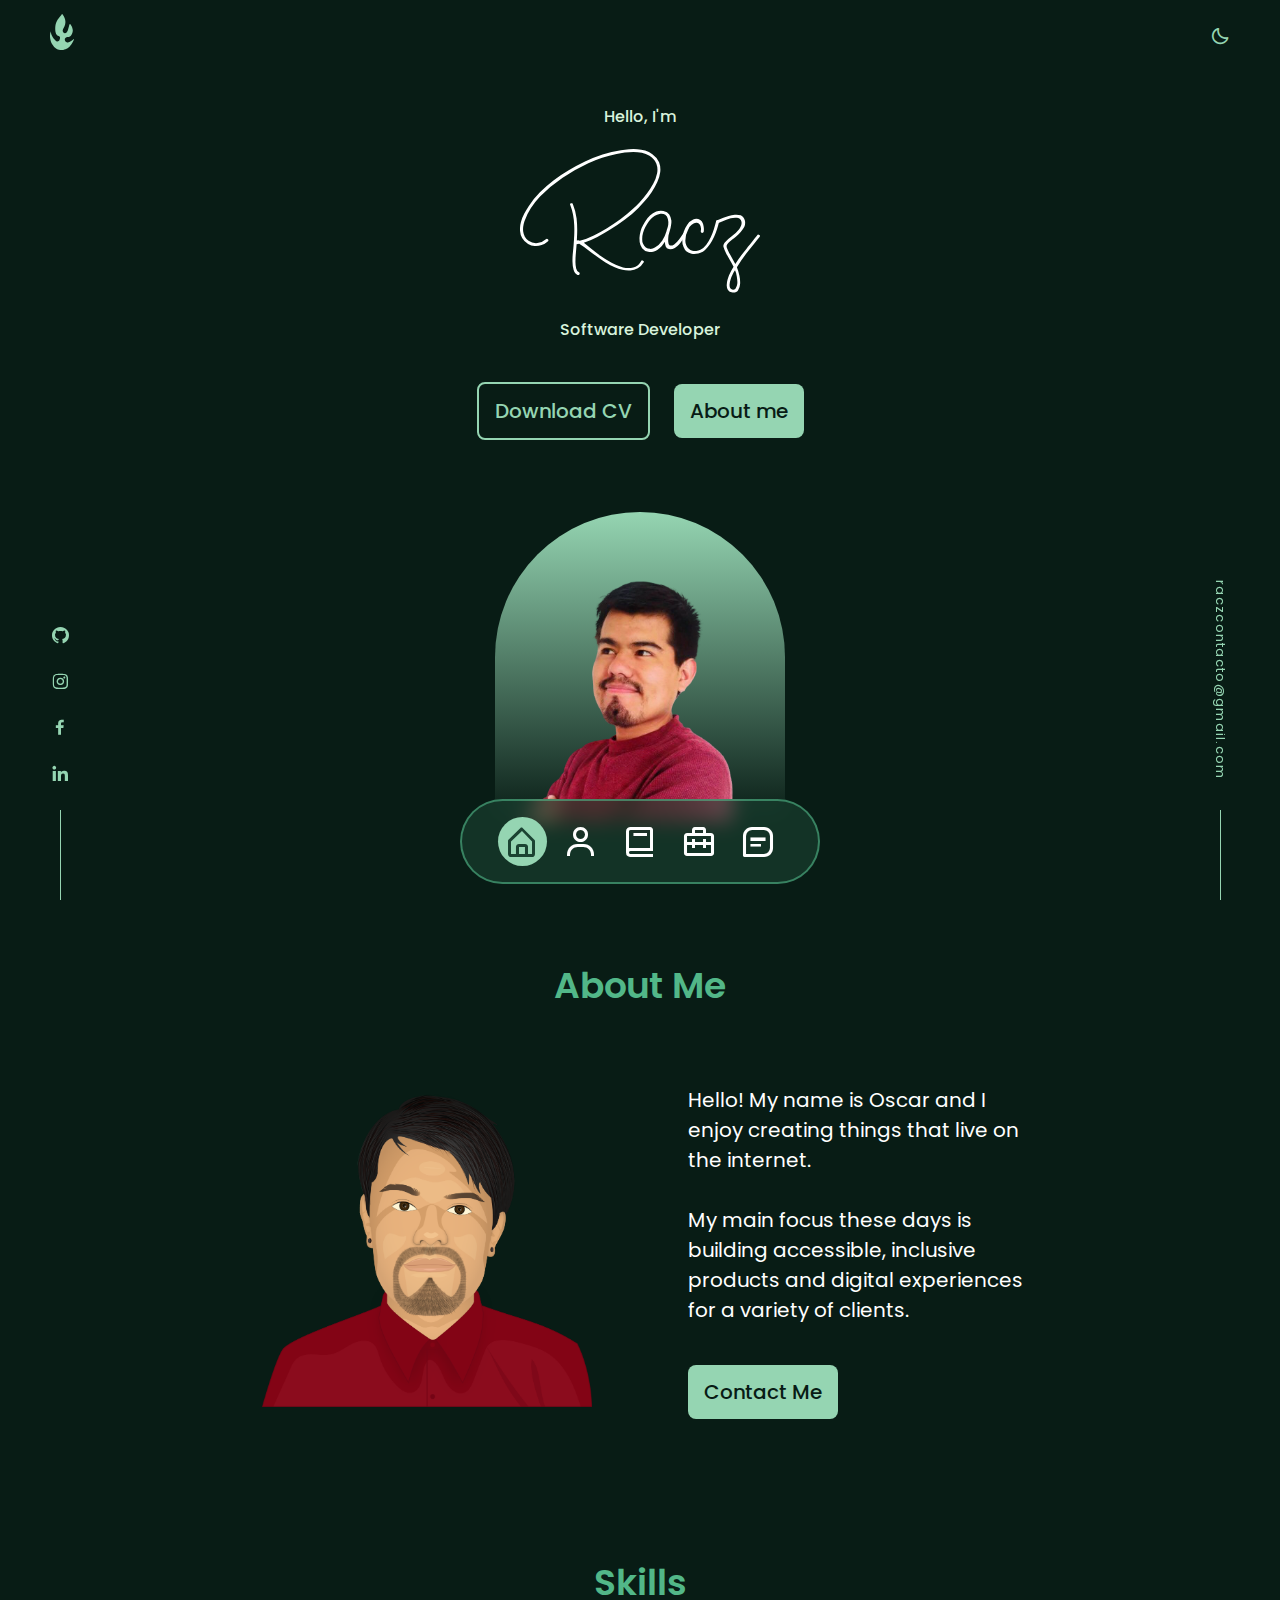
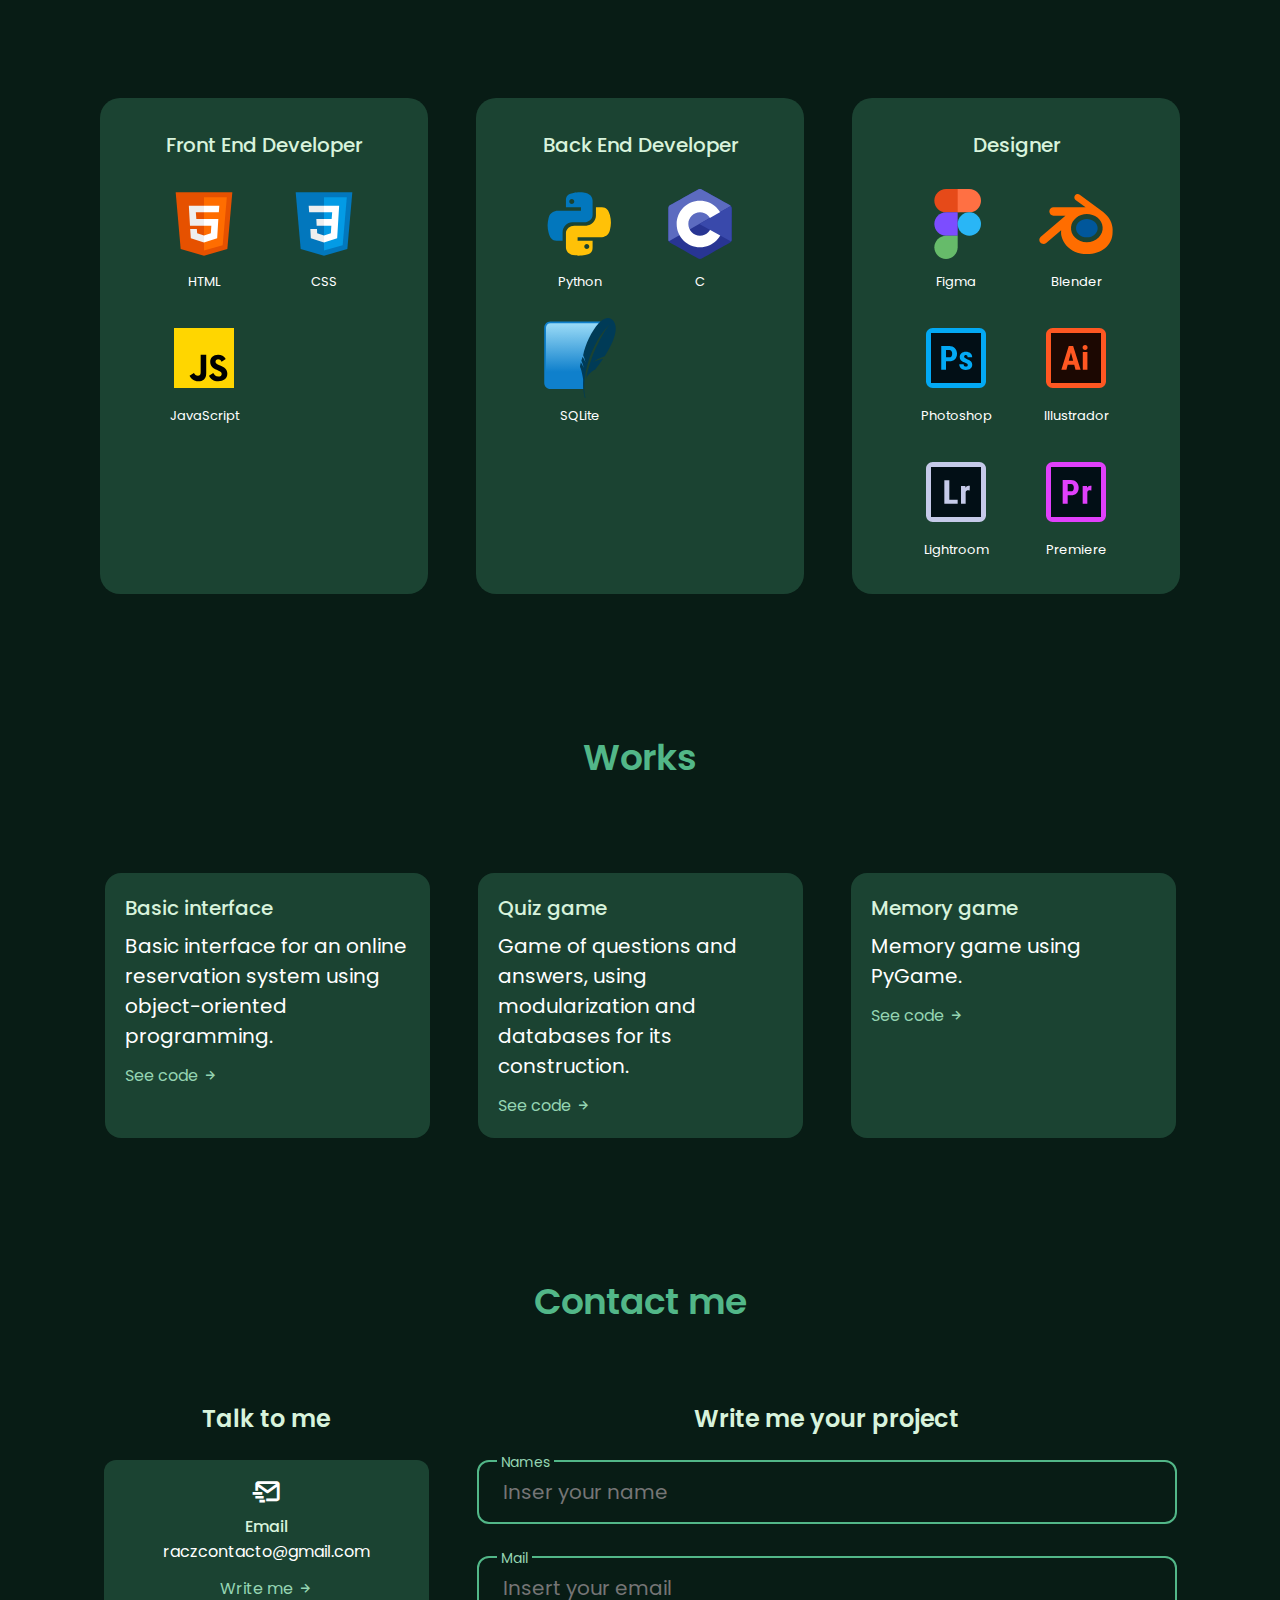
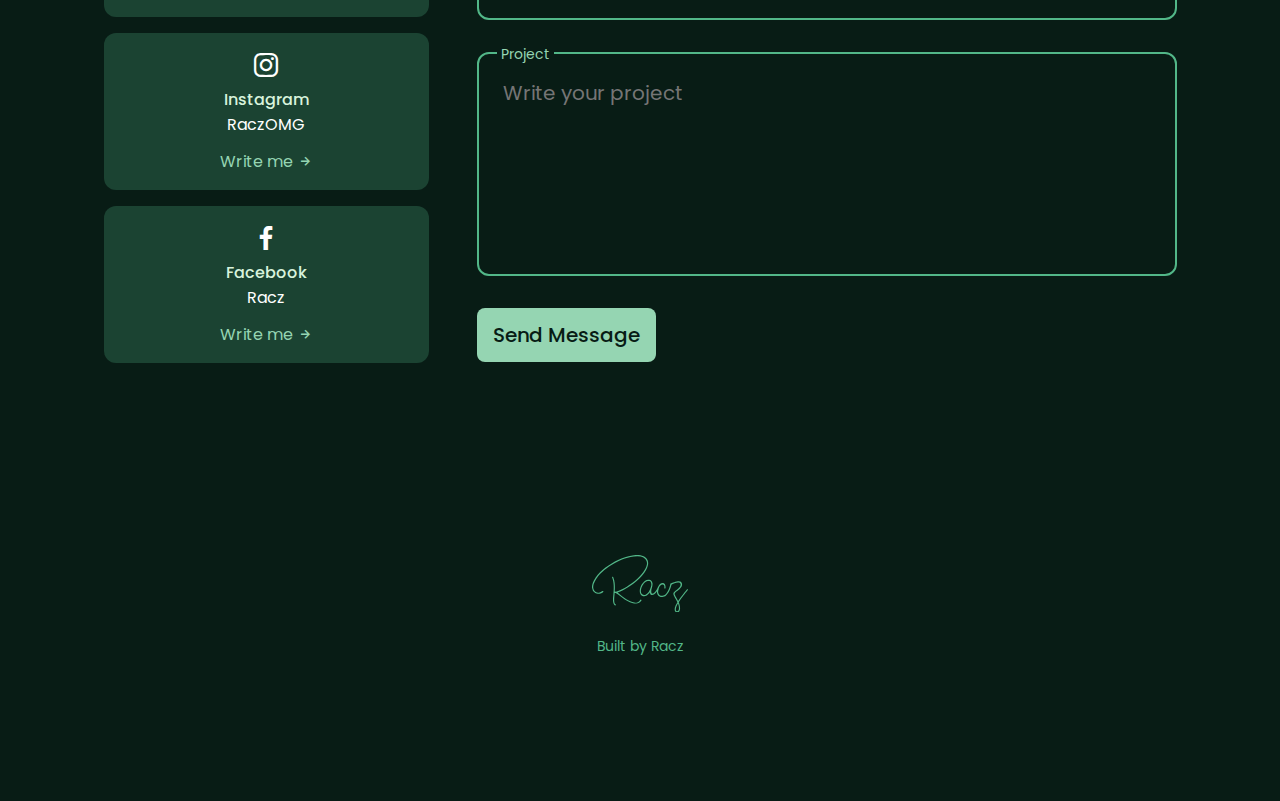
==== commit 8debebef: "Update index.html" ====
--- a/index.html
+++ b/index.html
@@ -2,7 +2,7 @@
 <html lang="es">
     <head>
         <meta charset="UTF-8">
-        <meta name="viewport" content="widht=device-widht, user-scalable=no, initial-scale=1.0, maximum-scale=1.0, minimum-scale=1.0">
+        <meta name="viewport" content="width=device-width, user-scalable=no, initial-scale=1.0, maximum-scale=1.0, minimum-scale=1.0">
 
         <!-- PAGE ICON AND TITLE -->
         <title>Racz</title>
@@ -83,7 +83,7 @@
                     </a>
                 </li>
                 <li>
-                    <a class="social__media--li-a" href="https://www.linkedin.com/in/oscar-martinez-geronimo-91246b22a/" aria-label="Linkedin" target="_blank" rel="noopener noreferrer">
+                    <a class="social__media--li-a" href="https://www.linkedin.com/in/Racz/" aria-label="Linkedin" target="_blank" rel="noopener noreferrer">
                         <i class='bx bxl-linkedin social__media--li-a-icon' ></i>
                     </a>
                 </li>
@@ -117,13 +117,13 @@
                         <h3 class="home__education">Software Developer</h3>
 
                         <div class="home__buttons">
-                            <a download="" href="/opcion 1/Recursos/CV Racz.pdf" class="button button__ghost">Download CV</a>
+                            <a href="Recursos/CV Racz.pdf" class="button button__ghost" target="_blank">Download CV</a>
                             <a href="#about" class="button">About me</a>
                         </div>
                     </div>
 
                     <div class="home__handle">
-                        <img src="/opcion 1/Recursos/Foto Oscar.png" alt="" class="home__img">
+                        <img src="Recursos/Foto Oscar.png" alt="" class="home__img">
                     </div>
                 </div>
             </section>
@@ -387,7 +387,7 @@
                         </a>
                     </li>
                     <li>
-                        <a class="footer__social--link" href="https://www.linkedin.com/in/oscar-martinez-geronimo-91246b22a/" aria-label="Linkedin" target="_blank" rel="noopener noreferrer">
+                        <a class="footer__social--link" href="https://www.linkedin.com/in/Racz/" aria-label="Linkedin" target="_blank" rel="noopener noreferrer">
                             <i class='bx bxl-linkedin' ></i>
                         </a>
                     </li>
@@ -399,4 +399,4 @@
         <!-- MAIN JS -->
         <script src="main.js"></script>
     </body>
-</html>+</html>
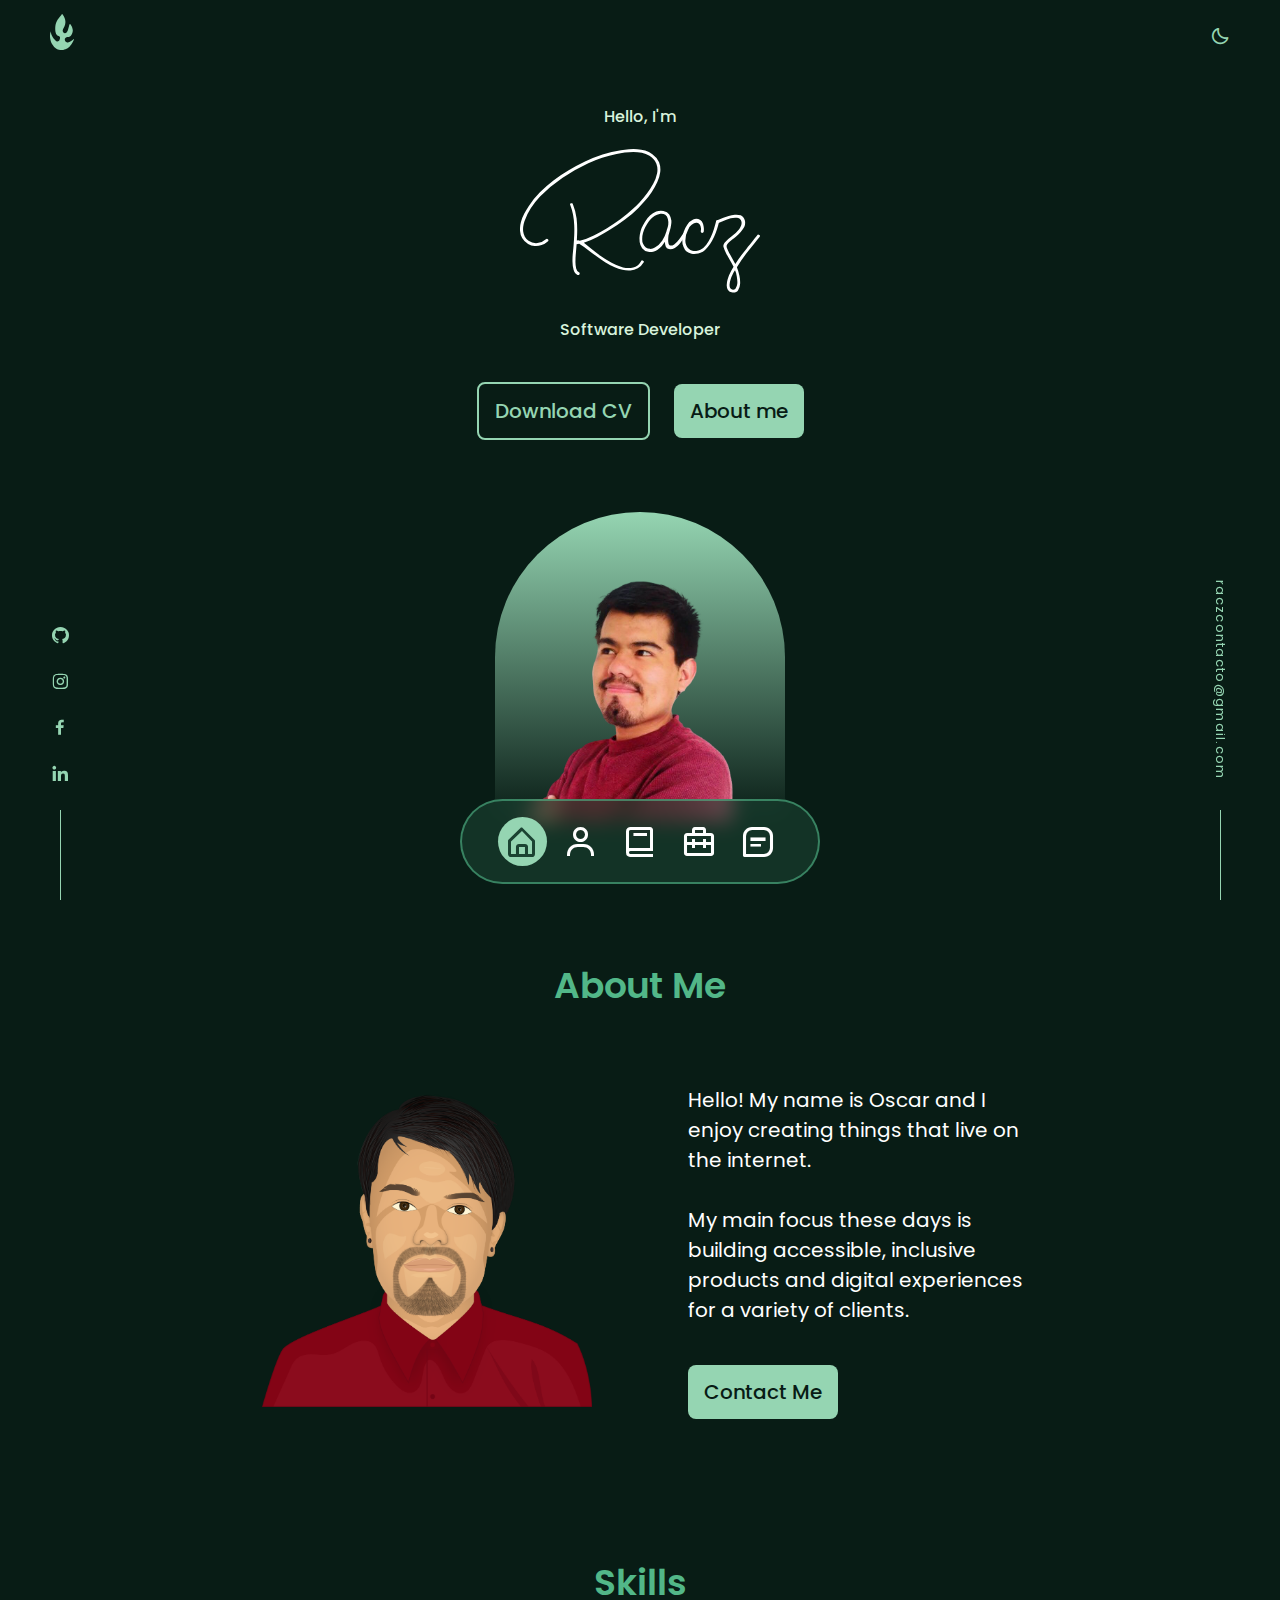
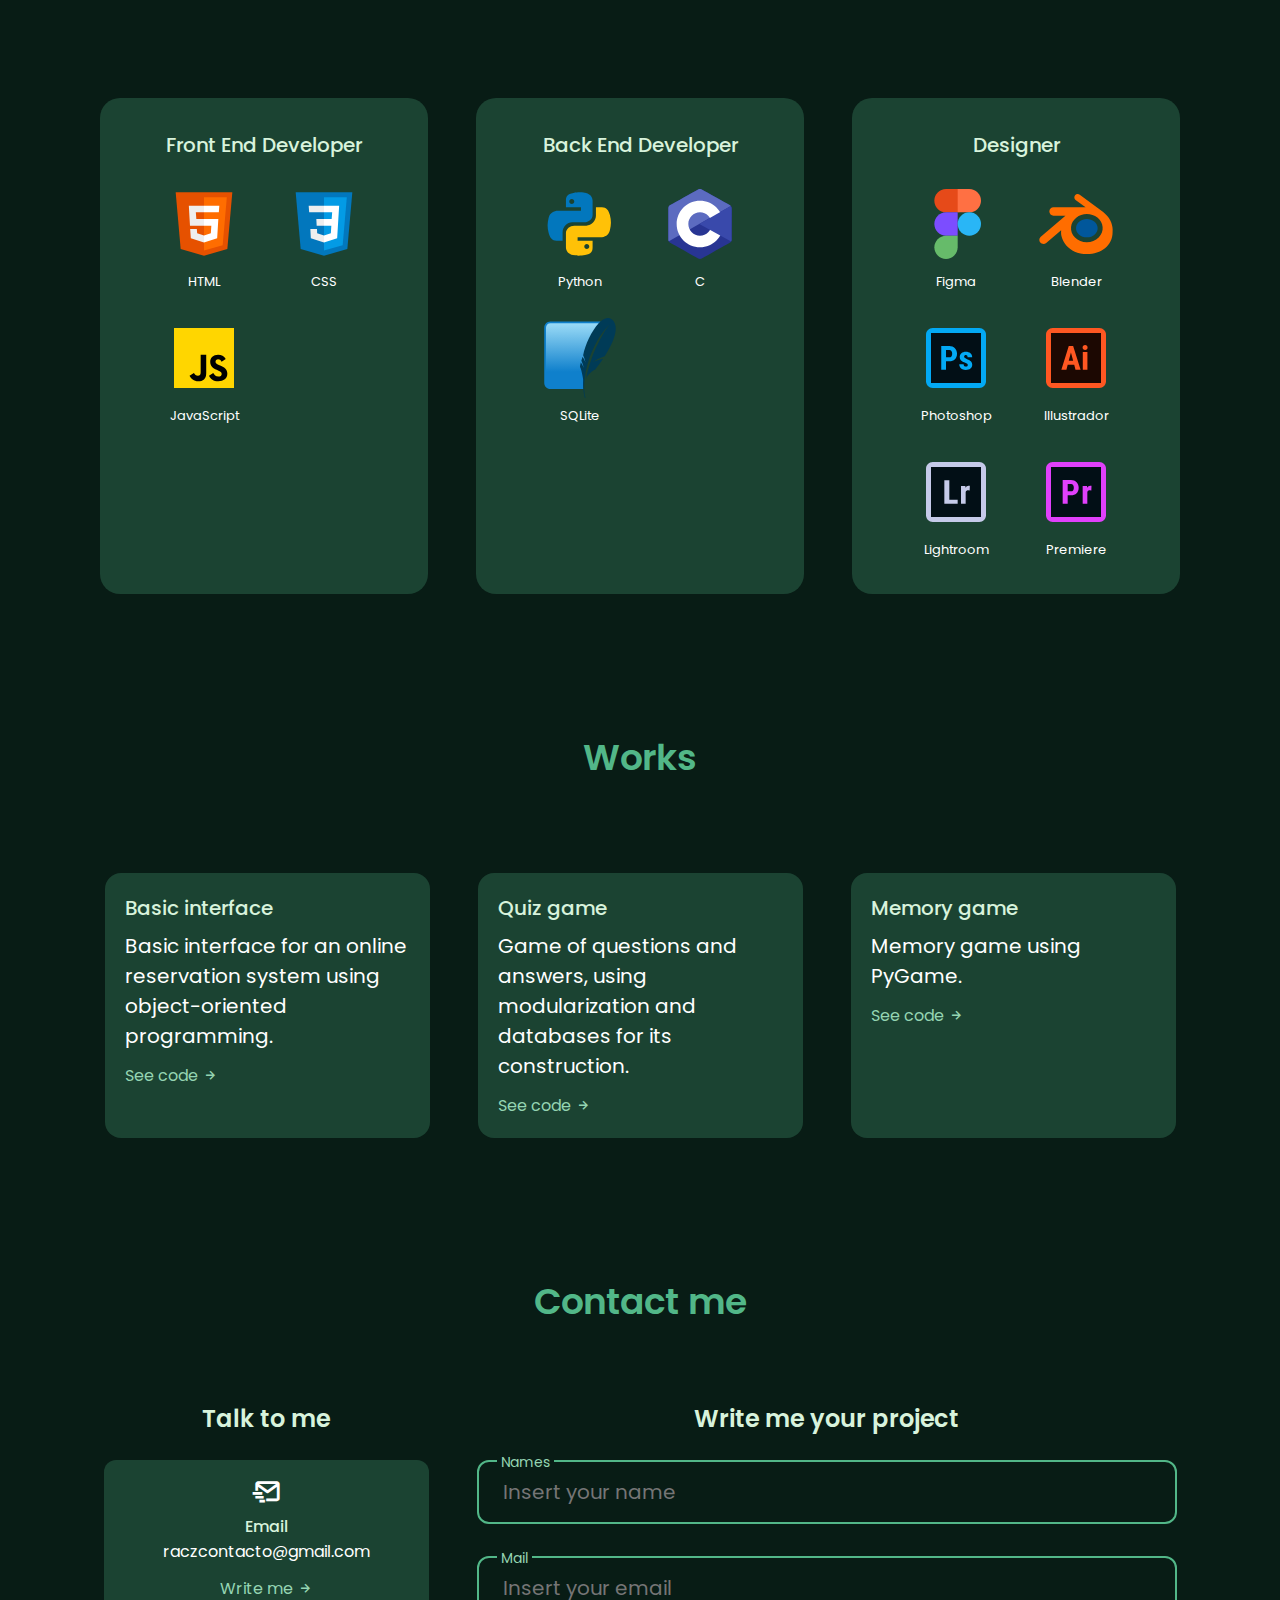
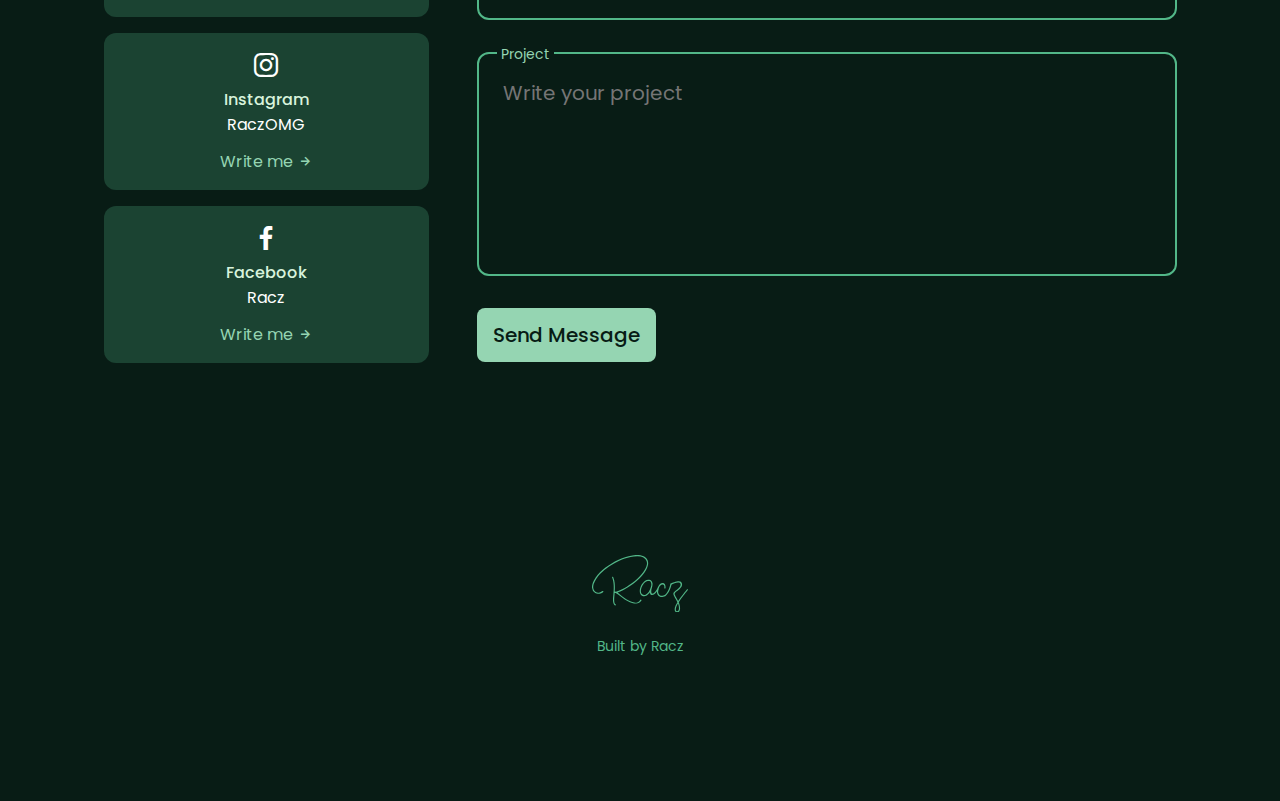
==== commit db5d7eaf: "Update index.html" ====
--- a/index.html
+++ b/index.html
@@ -335,17 +335,17 @@
                         <form action="https://formsubmit.co/raczcontacto@gmail.com" method="POST" class="contact__form">
                             <div class="contact__form--div">
                                 <label for="" class="contact__form--tag">Names</label>
-                                <input type="text" name="name" placeholder="Inser your name" class="contact__form--input">
+                                <input type="text" name="name" placeholder="Insert your name" class="contact__form--input" required>
                             </div>
 
                             <div class="contact__form--div">
                                 <label for="" class="contact__form--tag">Mail</label>
-                                <input type="email" name="email" placeholder="Insert your email" class="contact__form--input">
+                                <input type="email" name="email" placeholder="Insert your email" class="contact__form--input" required>
                             </div>
 
                             <div class="contact__form--div contact__form--area">
                                 <label for="" class="contact__form--tag">Project</label>
-                                <Textarea name="message" id="" cols="30" rows="10" placeholder="Write your project" class="contact__form--input"></Textarea>
+                                <Textarea name="message" id="" cols="30" rows="10" placeholder="Write your project" class="contact__form--input" required></Textarea>
                             </div>
 
                             <button class="button" type="submit">Send Message</button>
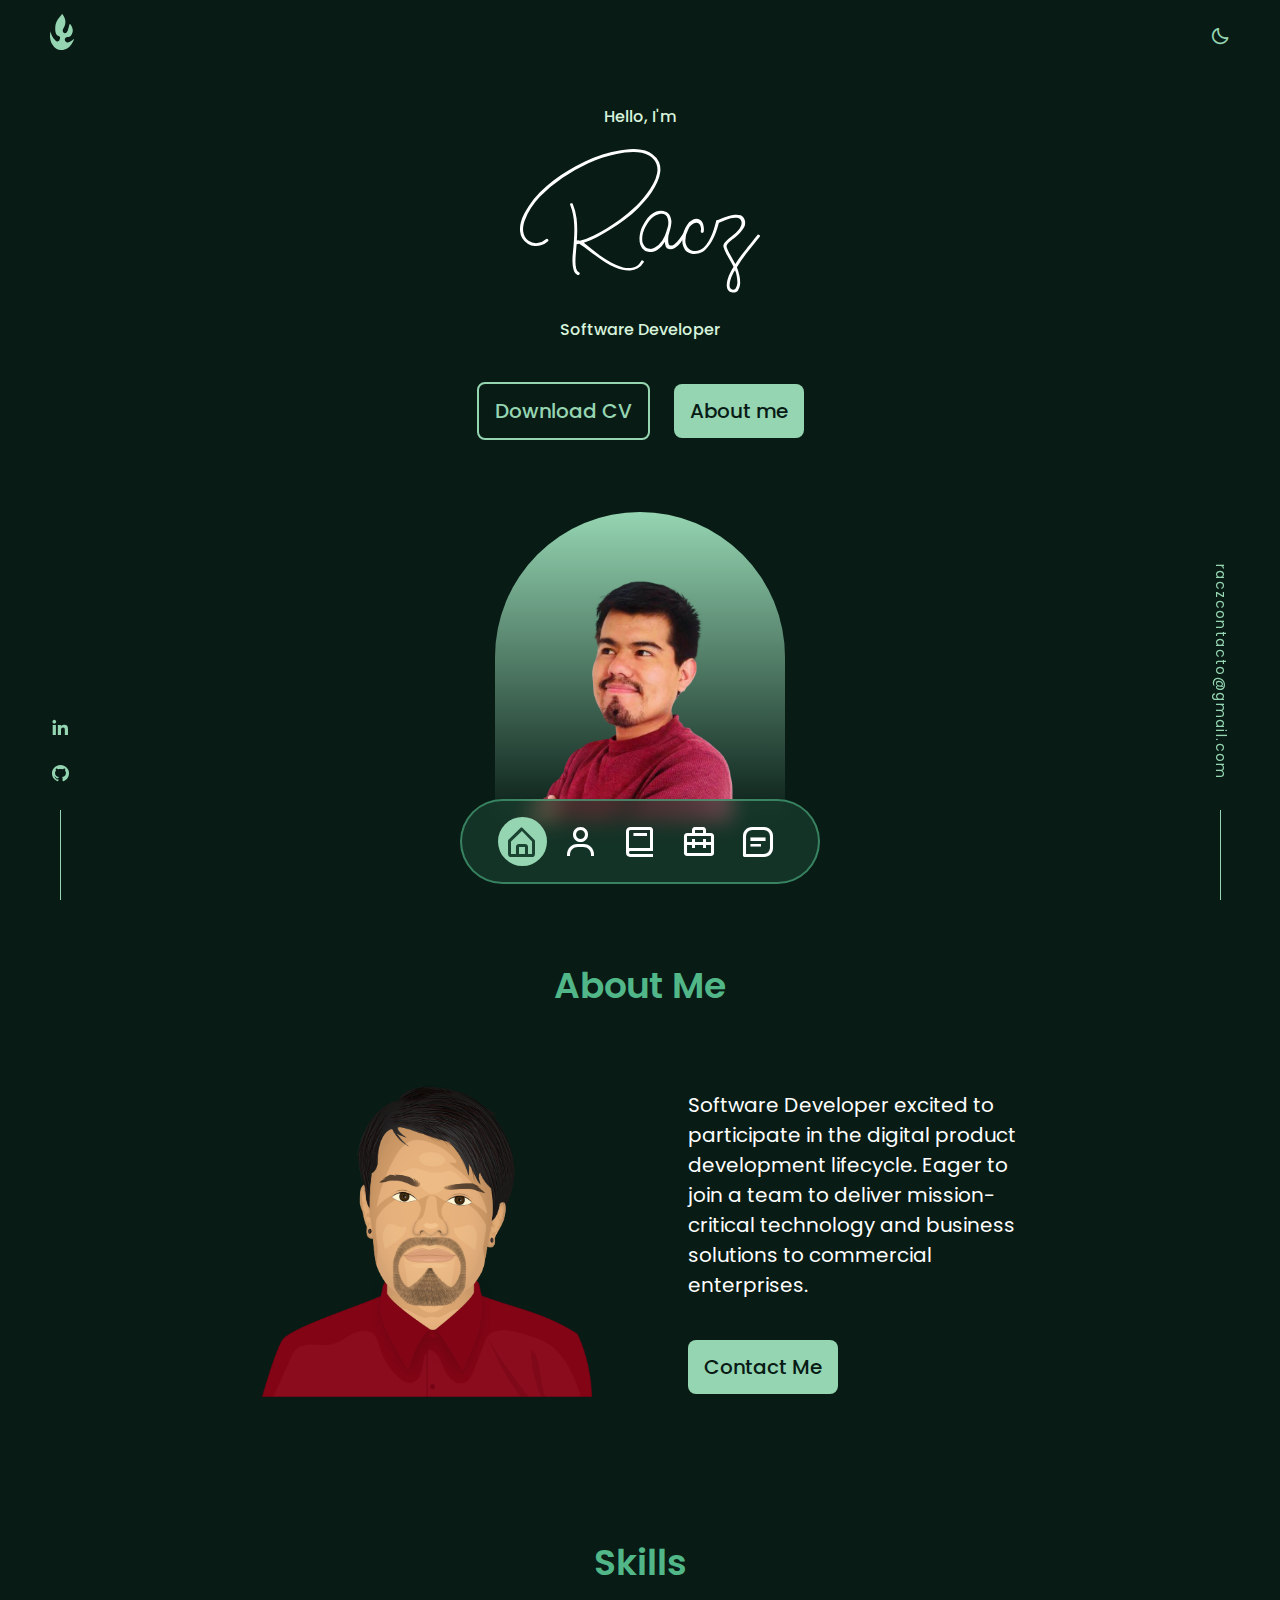
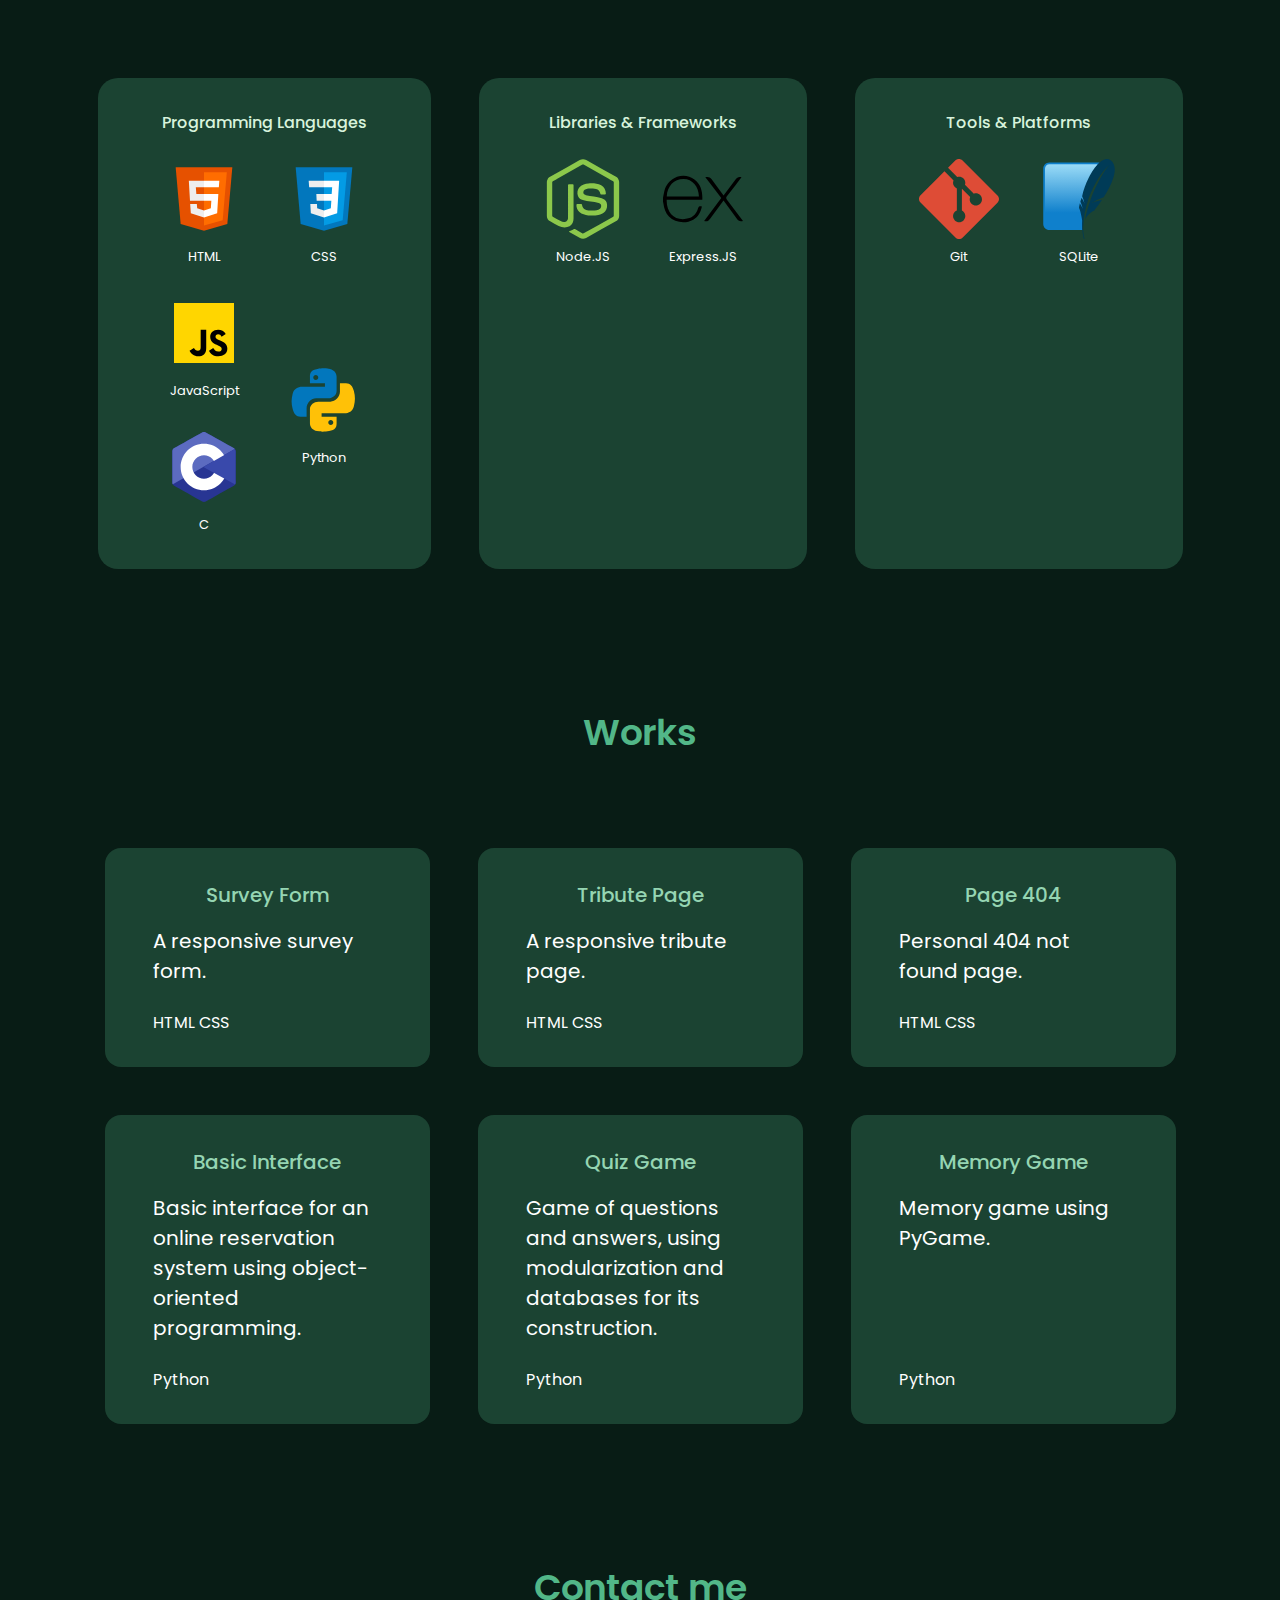
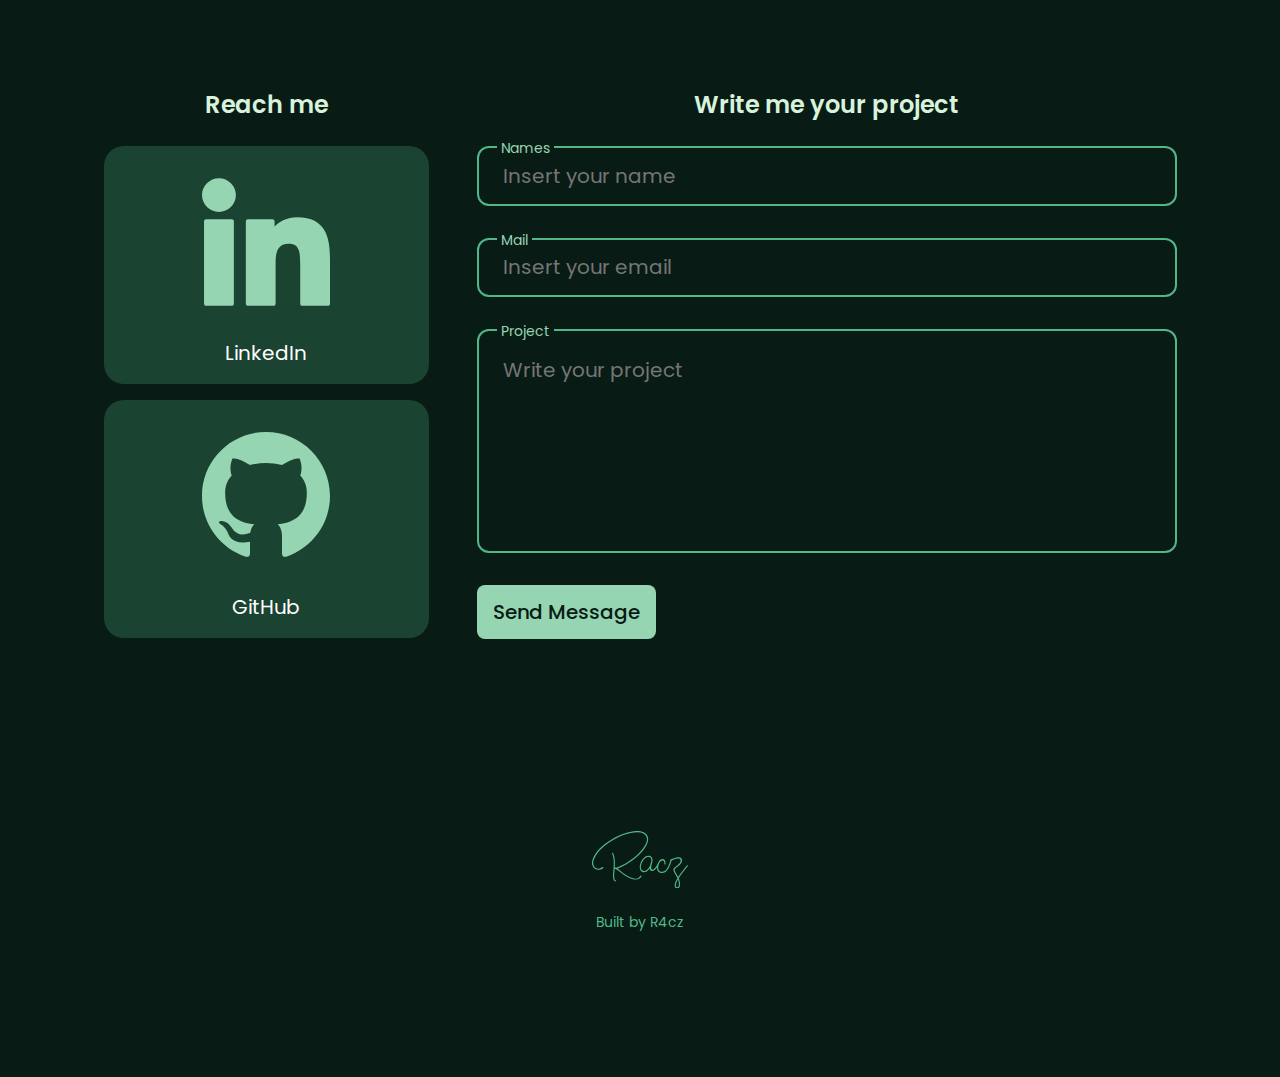
==== commit 6a521f49: "Updating files" ====
--- a/index.html
+++ b/index.html
@@ -1,12 +1,12 @@
 <!DOCTYPE html>
-<html lang="es">
+<html lang="en-US">
     <head>
         <meta charset="UTF-8">
         <meta name="viewport" content="width=device-width, user-scalable=no, initial-scale=1.0, maximum-scale=1.0, minimum-scale=1.0">
 
         <!-- PAGE ICON AND TITLE -->
-        <title>Racz</title>
-        <link rel="icon" href="Recursos/Isotipo Racz2.png">
+        <title>R4cz</title>
+        <link rel="icon" href="resources/isotipo_r4cz.png">
 
         <!-- BOXICONS -->
         <link href='https://unpkg.com/boxicons@2.1.1/css/boxicons.min.css' rel='stylesheet'>
@@ -68,23 +68,13 @@
         <div class="left__side--element">
             <ul class="social__media">
                 <li>
-                    <a class="social__media--li-a" href="https://github.com/Racz1" aria-label="GitHub" target="_blank">                    
-                        <i class='bx bxl-github social__media--li-a-icon'></i>
+                    <a class="social__media--li-a" href="https://www.linkedin.com/in/r4cz/" aria-label="Linkedin" target="_blank">
+                        <i class='bx bxl-linkedin social__media--li-a-icon'></i>
                     </a>
                 </li>
                 <li>
-                    <a class="social__media--li-a" href="https://www.instagram.com/raczomg/" aria-label="Instagram" target="_blank">
-                        <i class='bx bxl-instagram social__media--li-a-icon' ></i>
-                    </a>
-                </li>
-                <li>
-                    <a class="social__media--li-a" href="https://www.facebook.com/Racz-101756995834833" aria-label="Facebook" target="_blank" rel="noopener noreferrer">
-                        <i class='bx bxl-facebook social__media--li-a-icon'></i>
-                    </a>
-                </li>
-                <li>
-                    <a class="social__media--li-a" href="https://www.linkedin.com/in/Racz/" aria-label="Linkedin" target="_blank" rel="noopener noreferrer">
-                        <i class='bx bxl-linkedin social__media--li-a-icon' ></i>
+                    <a class="social__media--li-a" href="https://github.com/R4cz" aria-label="GitHub" target="_blank">                    
+                        <i class='bx bxl-github social__media--li-a-icon'></i>
                     </a>
                 </li>
             </ul>
@@ -117,13 +107,13 @@
                         <h3 class="home__education">Software Developer</h3>
 
                         <div class="home__buttons">
-                            <a href="Recursos/CV Racz.pdf" class="button button__ghost" target="_blank">Download CV</a>
+                            <a href="resources/SOFTWARE DEVELOPER Oscar Martínez Gerónimo RESUME.pdf" class="button button__ghost" target="_blank">Download CV</a>
                             <a href="#about" class="button">About me</a>
                         </div>
                     </div>
 
                     <div class="home__handle">
-                        <img src="Recursos/Foto Oscar.png" alt="" class="home__img">
+                        <img src="resources/foto_oscar.png" alt="R4cz" class="home__img">
                     </div>
                 </div>
             </section>
@@ -132,13 +122,10 @@
             <section class="about section" id="about">
                 <h2 class="section__title">About Me</h2>
                 <div class="about__container container grid">
-                    <img src="Recursos/Retrato Oscar.png" class="about__img">
+                    <img src="resources/retrato_oscar.png" alt="R4cz" class="about__img">
 
                     <div class="about__data">
-                        <p class="about__description">
-                            Hello! My name is Oscar and I enjoy creating things that live on the internet.<br><br>
-                            My main focus these days is building accessible, inclusive products and digital experiences for a variety of clients.
-                        </p>
+                        <p class="about__description">Software Developer excited to participate in the digital product development lifecycle. Eager to join a team to deliver mission-critical technology and business solutions to commercial enterprises.</p>
                         <a href="#contact" class="button">Contact Me</a>
                     </div>
                 </div>
@@ -150,7 +137,7 @@
 
                 <div class="skills__container container grid">
                     <div class="skills__content">
-                        <h3 class="skills__title">Front End Developer</h3>
+                        <h3 class="skills__title">Programming Languages</h3>
 
                         <div class="skills__box">
                             <div class="skills__group">
@@ -166,6 +153,12 @@
                                     </svg>
                                     <span class="skills__name">JavaScript</span>
                                 </div>
+                                <div class="skills__data">
+                                    <svg class="icon" xmlns="http://www.w3.org/2000/svg" x="0px" y="0px" width="48" height="48" viewBox="0 0 48 48" style=" fill:#000000;">
+                                        <path fill="#283593" fill-rule="evenodd" d="M22.903,3.286c0.679-0.381,1.515-0.381,2.193,0 c3.355,1.883,13.451,7.551,16.807,9.434C42.582,13.1,43,13.804,43,14.566c0,3.766,0,15.101,0,18.867 c0,0.762-0.418,1.466-1.097,1.847c-3.355,1.883-13.451,7.551-16.807,9.434c-0.679,0.381-1.515,0.381-2.193,0 c-3.355-1.883-13.451-7.551-16.807-9.434C5.418,34.899,5,34.196,5,33.434c0-3.766,0-15.101,0-18.867 c0-0.762,0.418-1.466,1.097-1.847C9.451,10.837,19.549,5.169,22.903,3.286z" clip-rule="evenodd"></path><path fill="#5c6bc0" fill-rule="evenodd" d="M5.304,34.404C5.038,34.048,5,33.71,5,33.255 c0-3.744,0-15.014,0-18.759c0-0.758,0.417-1.458,1.094-1.836c3.343-1.872,13.405-7.507,16.748-9.38 c0.677-0.379,1.594-0.371,2.271,0.008c3.343,1.872,13.371,7.459,16.714,9.331c0.27,0.152,0.476,0.335,0.66,0.576L5.304,34.404z" clip-rule="evenodd"></path><path fill="#fff" fill-rule="evenodd" d="M24,10c7.727,0,14,6.273,14,14s-6.273,14-14,14 s-14-6.273-14-14S16.273,10,24,10z M24,17c3.863,0,7,3.136,7,7c0,3.863-3.137,7-7,7s-7-3.137-7-7C17,20.136,20.136,17,24,17z" clip-rule="evenodd"></path><path fill="#3949ab" fill-rule="evenodd" d="M42.485,13.205c0.516,0.483,0.506,1.211,0.506,1.784 c0,3.795-0.032,14.589,0.009,18.384c0.004,0.396-0.127,0.813-0.323,1.127L23.593,24L42.485,13.205z" clip-rule="evenodd"></path>
+                                    </svg>
+                                    <span class="skills__name">C</span>
+                                </div>
                             </div>
                             <div class="skills__group">
                                 <div class="skills__data">
@@ -174,82 +167,58 @@
                                     </svg>
                                     <span class="skills__name">CSS</span>
                                 </div>
-                            </div>
-                        </div>
-                    </div>
-
-                    <div class="skills__content">
-                        <h3 class="skills__title">Back End Developer</h3>
-
-                        <div class="skills__box">
-                            <div class="skills__group">
                                 <div class="skills__data">
                                     <svg class="icon" xmlns="http://www.w3.org/2000/svg" x="0px" y="0px" width="48" height="48" viewBox="0 0 48 48" style=" fill:#000000;">
                                         <path fill="#0277BD" d="M24.047,5c-1.555,0.005-2.633,0.142-3.936,0.367c-3.848,0.67-4.549,2.077-4.549,4.67V14h9v2H15.22h-4.35c-2.636,0-4.943,1.242-5.674,4.219c-0.826,3.417-0.863,5.557,0,9.125C5.851,32.005,7.294,34,9.931,34h3.632v-5.104c0-2.966,2.686-5.896,5.764-5.896h7.236c2.523,0,5-1.862,5-4.377v-8.586c0-2.439-1.759-4.263-4.218-4.672C27.406,5.359,25.589,4.994,24.047,5z M19.063,9c0.821,0,1.5,0.677,1.5,1.502c0,0.833-0.679,1.498-1.5,1.498c-0.837,0-1.5-0.664-1.5-1.498C17.563,9.68,18.226,9,19.063,9z"></path><path fill="#FFC107" d="M23.078,43c1.555-0.005,2.633-0.142,3.936-0.367c3.848-0.67,4.549-2.077,4.549-4.67V34h-9v-2h9.343h4.35c2.636,0,4.943-1.242,5.674-4.219c0.826-3.417,0.863-5.557,0-9.125C41.274,15.995,39.831,14,37.194,14h-3.632v5.104c0,2.966-2.686,5.896-5.764,5.896h-7.236c-2.523,0-5,1.862-5,4.377v8.586c0,2.439,1.759,4.263,4.218,4.672C19.719,42.641,21.536,43.006,23.078,43z M28.063,39c-0.821,0-1.5-0.677-1.5-1.502c0-0.833,0.679-1.498,1.5-1.498c0.837,0,1.5,0.664,1.5,1.498C29.563,38.32,28.899,39,28.063,39z"></path></svg>
                                     <span class="skills__name">Python</span>
                                 </div>
+                            </div>
+                        </div>
+                    </div>
+
+                    <div class="skills__content">
+                        <h3 class="skills__title">Libraries & Frameworks</h3>
+
+                        <div class="skills__box">
+                            <div class="skills__group">
+                                <div class="skills__data">
+                                    <svg class="icon" xmlns="http://www.w3.org/2000/svg" width="68px" height="68px" viewBox="-13 0 282 282" preserveAspectRatio="xMinYMin meet"><g fill="#8CC84B">
+                                        <path d="M116.504 3.58c6.962-3.985 16.03-4.003 22.986 0 34.995 19.774 70.001 39.517 104.99 59.303 6.581 3.707 10.983 11.031 10.916 18.614v118.968c.049 7.897-4.788 15.396-11.731 19.019-34.88 19.665-69.742 39.354-104.616 59.019-7.106 4.063-16.356 3.75-23.24-.646-10.457-6.062-20.932-12.094-31.39-18.15-2.137-1.274-4.546-2.288-6.055-4.36 1.334-1.798 3.719-2.022 5.657-2.807 4.365-1.388 8.374-3.616 12.384-5.778 1.014-.694 2.252-.428 3.224.193 8.942 5.127 17.805 10.403 26.777 15.481 1.914 1.105 3.852-.362 5.488-1.274 34.228-19.345 68.498-38.617 102.72-57.968 1.268-.61 1.969-1.956 1.866-3.345.024-39.245.006-78.497.012-117.742.145-1.576-.767-3.025-2.192-3.67-34.759-19.575-69.5-39.18-104.253-58.76a3.621 3.621 0 0 0-4.094-.006C91.2 39.257 56.465 58.88 21.712 78.454c-1.42.646-2.373 2.071-2.204 3.653.006 39.245 0 78.497 0 117.748a3.329 3.329 0 0 0 1.89 3.303c9.274 5.259 18.56 10.481 27.84 15.722 5.228 2.814 11.647 4.486 17.407 2.33 5.083-1.823 8.646-7.01 8.549-12.407.048-39.016-.024-78.038.036-117.048-.127-1.732 1.516-3.163 3.2-3 4.456-.03 8.918-.06 13.374.012 1.86-.042 3.14 1.823 2.91 3.568-.018 39.263.048 78.527-.03 117.79.012 10.464-4.287 21.85-13.966 26.97-11.924 6.177-26.662 4.867-38.442-1.056-10.198-5.09-19.93-11.097-29.947-16.55C5.368 215.886.555 208.357.604 200.466V81.497c-.073-7.74 4.504-15.197 11.29-18.85C46.768 42.966 81.636 23.27 116.504 3.58z"/><path d="M146.928 85.99c15.21-.979 31.493-.58 45.18 6.913 10.597 5.742 16.472 17.793 16.659 29.566-.296 1.588-1.956 2.464-3.472 2.355-4.413-.006-8.827.06-13.24-.03-1.872.072-2.96-1.654-3.195-3.309-1.268-5.633-4.34-11.212-9.642-13.929-8.139-4.075-17.576-3.87-26.451-3.785-6.479.344-13.446.905-18.935 4.715-4.214 2.886-5.494 8.712-3.99 13.404 1.418 3.369 5.307 4.456 8.489 5.458 18.33 4.794 37.754 4.317 55.734 10.626 7.444 2.572 14.726 7.572 17.274 15.366 3.333 10.446 1.872 22.932-5.56 31.318-6.027 6.901-14.805 10.657-23.56 12.697-11.647 2.597-23.734 2.663-35.562 1.51-11.122-1.268-22.696-4.19-31.282-11.768-7.342-6.375-10.928-16.308-10.572-25.895.085-1.619 1.697-2.748 3.248-2.615 4.444-.036 8.888-.048 13.332.006 1.775-.127 3.091 1.407 3.182 3.08.82 5.367 2.837 11 7.517 14.182 9.032 5.827 20.365 5.428 30.707 5.591 8.568-.38 18.186-.495 25.178-6.158 3.689-3.23 4.782-8.634 3.785-13.283-1.08-3.925-5.186-5.754-8.712-6.95-18.095-5.724-37.736-3.647-55.656-10.12-7.275-2.571-14.31-7.432-17.105-14.906-3.9-10.578-2.113-23.662 6.098-31.765 8.006-8.06 19.563-11.164 30.551-12.275z"/></g>
+                                    </svg>
+                                    <span class="skills__name">Node.JS</span>
+                                </div>
+                            </div>
+
+                            <div class="skills__group">
+                                <div class="skills__data">
+                                    <svg class="icon" xmlns="http://www.w3.org/2000/svg" viewBox="0 0 32 32" width="64" height="64">
+                                        <path d="M32 24.795c-1.164.296-1.884.013-2.53-.957l-4.594-6.356-.664-.88-5.365 7.257c-.613.873-1.256 1.253-2.4.944l6.87-9.222-6.396-8.33c1.1-.214 1.86-.105 2.535.88l4.765 6.435 4.8-6.4c.615-.873 1.276-1.205 2.38-.883l-2.48 3.288-3.36 4.375c-.4.5-.345.842.023 1.325L32 24.795zM.008 15.427l.562-2.764C2.1 7.193 8.37 4.92 12.694 8.3c2.527 1.988 3.155 4.8 3.03 7.95H1.48c-.214 5.67 3.867 9.092 9.07 7.346 1.825-.613 2.9-2.042 3.438-3.83.273-.896.725-1.036 1.567-.78-.43 2.236-1.4 4.104-3.45 5.273-3.063 1.75-7.435 1.184-9.735-1.248C1 21.6.434 19.812.18 17.9c-.04-.316-.12-.617-.18-.92q.008-.776.008-1.552zm1.498-.38h12.872c-.084-4.1-2.637-7.012-6.126-7.037-3.83-.03-6.58 2.813-6.746 7.037z"/>
+                                    </svg>
+                                    <span class="skills__name">Express.JS</span>
+                                </div>
+                            </div>
+                        </div>
+                    </div>
+
+                    <div class="skills__content">
+                        <h3 class="skills__title">Tools & Platforms</h3>
+
+                        <div class="skills__box">
+                            <div class="skills__group">
+                                <div class="skills__data">
+                                    <svg class="icon" xmlns="http://www.w3.org/2000/svg" width="256px" height="256px" viewBox="0 0 256 256" preserveAspectRatio="xMinYMin meet">
+                                        <path d="M251.172 116.594L139.4 4.828c-6.433-6.437-16.873-6.437-23.314 0l-23.21 23.21 29.443 29.443c6.842-2.312 14.688-.761 20.142 4.693 5.48 5.489 7.02 13.402 4.652 20.266l28.375 28.376c6.865-2.365 14.786-.835 20.269 4.657 7.663 7.66 7.663 20.075 0 27.74-7.665 7.666-20.08 7.666-27.749 0-5.764-5.77-7.188-14.235-4.27-21.336l-26.462-26.462-.003 69.637a19.82 19.82 0 0 1 5.188 3.71c7.663 7.66 7.663 20.076 0 27.747-7.665 7.662-20.086 7.662-27.74 0-7.663-7.671-7.663-20.086 0-27.746a19.654 19.654 0 0 1 6.421-4.281V94.196a19.378 19.378 0 0 1-6.421-4.281c-5.806-5.798-7.202-14.317-4.227-21.446L81.47 39.442l-76.64 76.635c-6.44 6.443-6.44 16.884 0 23.322l111.774 111.768c6.435 6.438 16.873 6.438 23.316 0l111.251-111.249c6.438-6.44 6.438-16.887 0-23.324" fill="#DE4C36"/>
+                                    </svg>
+                                    <span class="skills__name">Git</span>
+                                </div>
+                            </div>
+
+                            <div class="skills__group">
                                 <div class="skills__data">
                                     <svg class="icon" xmlns="http://www.w3.org/2000/svg" width="48" height="48" viewBox="0 0 6.554 6.555" preserveAspectRatio="xMidYMid">
                                         <defs><linearGradient x1="2.983" y1=".53" x2="2.983" y2="4.744" id="A" gradientUnits="userSpaceOnUse"><stop stop-color="#97d9f6" offset="0%"/><stop stop-color="#0f80cc" offset="92.024%"/><stop stop-color="#0f80cc" offset="100%"/></linearGradient></defs><path d="M4.96.29H.847c-.276 0-.5.226-.5.5v4.536c0 .276.226.5.5.5h2.71c-.03-1.348.43-3.964 1.404-5.54z" fill="#0f80cc"/><path d="M4.81.437H.847c-.196 0-.355.16-.355.355v4.205c.898-.345 2.245-.642 3.177-.628A28.93 28.93 0 0 1 4.811.437z" fill="url(#A)"/><path d="M5.92.142c-.282-.25-.623-.15-.96.148l-.15.146c-.576.61-1.1 1.742-1.276 2.607a2.38 2.38 0 0 1 .148.426l.022.1.022.102s-.005-.02-.026-.08l-.014-.04a.461.461 0 0 0-.009-.022c-.038-.087-.14-.272-.187-.352a8.789 8.789 0 0 0-.103.321c.132.242.212.656.212.656s-.007-.027-.04-.12c-.03-.083-.176-.34-.21-.4-.06.22-.083.368-.062.404.04.07.08.2.115.324a7.52 7.52 0 0 1 .132.666l.005.062a6.11 6.11 0 0 0 .015.75c.026.313.075.582.137.726l.042-.023c-.09-.284-.128-.655-.112-1.084.025-.655.175-1.445.454-2.268C4.548 1.938 5.2.94 5.798.464c-.545.492-1.282 2.084-1.502 2.673-.247.66-.422 1.28-.528 1.873.182-.556.77-.796.77-.796s.29-.356.626-.865l-.645.172-.208.092s.53-.323.987-.47c.627-.987 1.31-2.39.622-3.002" fill="#003b57"/>
                                     </svg>
                                     <span class="skills__name">SQLite</span>
-                                </div>
-                            </div>
-
-                            <div class="skills__group">
-                                <div class="skills__data">
-                                    <svg class="icon" xmlns="http://www.w3.org/2000/svg" x="0px" y="0px" width="48" height="48" viewBox="0 0 48 48" style=" fill:#000000;">
-                                        <path fill="#283593" fill-rule="evenodd" d="M22.903,3.286c0.679-0.381,1.515-0.381,2.193,0 c3.355,1.883,13.451,7.551,16.807,9.434C42.582,13.1,43,13.804,43,14.566c0,3.766,0,15.101,0,18.867 c0,0.762-0.418,1.466-1.097,1.847c-3.355,1.883-13.451,7.551-16.807,9.434c-0.679,0.381-1.515,0.381-2.193,0 c-3.355-1.883-13.451-7.551-16.807-9.434C5.418,34.899,5,34.196,5,33.434c0-3.766,0-15.101,0-18.867 c0-0.762,0.418-1.466,1.097-1.847C9.451,10.837,19.549,5.169,22.903,3.286z" clip-rule="evenodd"></path><path fill="#5c6bc0" fill-rule="evenodd" d="M5.304,34.404C5.038,34.048,5,33.71,5,33.255 c0-3.744,0-15.014,0-18.759c0-0.758,0.417-1.458,1.094-1.836c3.343-1.872,13.405-7.507,16.748-9.38 c0.677-0.379,1.594-0.371,2.271,0.008c3.343,1.872,13.371,7.459,16.714,9.331c0.27,0.152,0.476,0.335,0.66,0.576L5.304,34.404z" clip-rule="evenodd"></path><path fill="#fff" fill-rule="evenodd" d="M24,10c7.727,0,14,6.273,14,14s-6.273,14-14,14 s-14-6.273-14-14S16.273,10,24,10z M24,17c3.863,0,7,3.136,7,7c0,3.863-3.137,7-7,7s-7-3.137-7-7C17,20.136,20.136,17,24,17z" clip-rule="evenodd"></path><path fill="#3949ab" fill-rule="evenodd" d="M42.485,13.205c0.516,0.483,0.506,1.211,0.506,1.784 c0,3.795-0.032,14.589,0.009,18.384c0.004,0.396-0.127,0.813-0.323,1.127L23.593,24L42.485,13.205z" clip-rule="evenodd"></path>
-                                    </svg>
-                                    <span class="skills__name">C</span>
-                                </div>
-                            </div>
-                        </div>
-                    </div>
-
-                    <div class="skills__content">
-                        <h3 class="skills__title">Designer</h3>
-
-                        <div class="skills__box">
-                            <div class="skills__group">
-                                <div class="skills__data">
-                                    <svg class="icon" xmlns="http://www.w3.org/2000/svg" x="0px" y="0px" width="48" height="48" viewBox="0 0 48 48" style=" fill:#000000;">
-                                        <path fill="#e64a19" d="M26,17h-8c-3.866,0-7-3.134-7-7v0c0-3.866,3.134-7,7-7h8V17z"></path><path fill="#7c4dff" d="M25,31h-7c-3.866,0-7-3.134-7-7v0c0-3.866,3.134-7,7-7h7V31z"></path><path fill="#66bb6a" d="M18,45L18,45c-3.866,0-7-3.134-7-7v0c0-3.866,3.134-7,7-7h7v7C25,41.866,21.866,45,18,45z"></path><path fill="#ff7043" d="M32,17h-7V3h7c3.866,0,7,3.134,7,7v0C39,13.866,35.866,17,32,17z"></path><circle cx="32" cy="24" r="7" fill="#29b6f6"></circle>
-                                    </svg>
-                                    <span class="skills__name">Figma</span>
-                                </div>
-                                <div class="skills__data">
-                                    <svg class="icon" xmlns="http://www.w3.org/2000/svg" x="0px" y="0px" width="48" height="48" viewBox="0 0 48 48" style=" fill:#000000;">
-                                        <path fill="#03A9F4" d="M6,10c0-2.209,1.791-4,4-4h28c2.209,0,4,1.791,4,4v28c0,2.209-1.791,4-4,4H10c-2.209,0-4-1.791-4-4V10z"></path><path fill="#020F16" d="M20.016,19.174h-2.002v4.434h1.973c0.547,0,0.97-0.179,1.27-0.537s0.449-0.879,0.449-1.563c0-0.71-0.153-1.274-0.459-1.694S20.53,19.181,20.016,19.174z"></path><path fill="#020F16" d="M9,9v30h30V9H9z M23.365,24.789C22.539,25.597,21.393,26,19.928,26h-1.914v5h-2.871V16.781h4.844c1.406,0,2.528,0.437,3.364,1.309s1.255,2.005,1.255,3.398S24.192,23.981,23.365,24.789z M32.682,30.336c-0.709,0.573-1.641,0.859-2.793,0.859c-0.775,0-1.459-0.151-2.051-0.454s-1.057-0.725-1.392-1.265s-0.503-1.123-0.503-1.748h2.627c0.014,0.481,0.125,0.843,0.337,1.084s0.558,0.361,1.04,0.361c0.742,0,1.113-0.335,1.113-1.006c0-0.234-0.112-0.451-0.337-0.649S30,27.052,29.225,26.713c-1.139-0.462-1.922-0.94-2.349-1.436s-0.64-1.11-0.64-1.846c0-0.925,0.334-1.688,1.001-2.29s1.552-0.903,2.651-0.903c1.158,0,2.086,0.3,2.783,0.898s1.045,1.403,1.045,2.412h-2.764c0-0.859-0.357-1.289-1.074-1.289c-0.293,0-0.533,0.091-0.723,0.273s-0.283,0.437-0.283,0.762c0,0.234,0.104,0.441,0.313,0.62s0.699,0.435,1.475,0.767c1.127,0.417,1.922,0.881,2.388,1.392s0.698,1.174,0.698,1.987C33.746,29.005,33.391,29.763,32.682,30.336z"></path>
-                                    </svg>
-                                    <span class="skills__name">Photoshop</span>
-                                </div>
-                                <div class="skills__data">
-                                    <svg class="icon" xmlns="http://www.w3.org/2000/svg" x="0px" y="0px" width="48" height="48" viewBox="0 0 48 48" style=" fill:#000000;">
-                                        <path fill="#C5CAE9" d="M6,10c0-2.2,1.8-4,4-4h28c2.2,0,4,1.8,4,4v28c0,2.2-1.8,4-4,4H10c-2.2,0-4-1.8-4-4V10z"></path><path fill="#020F16" d="M9,9v30h30V9H9z M25,31h-8V17h3v11.6h5V31z M32.2,23.1L31.3,23c-0.8,0-1.3,0.3-1.5,1v7H27V20.4h2.6l0.1,1.1c0.4-0.9,1-1.3,1.8-1.3c0.3,0,0.6,0,0.8,0.1L32.2,23.1z"></path>
-                                    </svg>
-                                    <span class="skills__name">Lightroom</span>
-                                </div>
-                            </div>
-
-                            <div class="skills__group">
-                                <div class="skills__data">
-                                    <svg class="icon" xmlns="http://www.w3.org/2000/svg" x="0px" y="0px" width="48" height="48" viewBox="0 0 48 48" style=" fill:#000000;">
-                                        <path fill="#01579B" d="M34.932,22.478C33.769,21.56,32.206,21.001,30.5,21c-1.706,0.001-3.27,0.56-4.433,1.478 c-1.184,0.935-1.969,2.252-2.059,3.747c-0.091,1.536,0.57,2.965,1.732,4.023C26.925,31.324,28.613,32,30.501,32 c1.887,0,3.574-0.676,4.757-1.753c1.162-1.057,1.824-2.486,1.734-4.023C36.902,24.731,36.116,23.413,34.932,22.478z"></path><path fill="#FF6D00" d="M45.871,25.932c-0.259-1.823-0.891-3.535-1.861-5.095c-0.891-1.433-2.035-2.688-3.397-3.745l0.002-0.002 l-0.037-0.012c-0.028-0.025-0.05-0.054-0.079-0.078L26.249,6.438c-0.86-0.689-2.12-0.552-2.811,0.313 c-0.69,0.862-0.551,2.121,0.313,2.811L29.739,14H10.5C9.125,14,8,15.125,8,16.5S9.125,19,10.5,19h7.154L2.873,31.602 c-1.048,0.898-1.17,2.478-0.271,3.525C3.097,35.704,3.797,36,4.501,36c0.576,0,1.154-0.198,1.626-0.602l8.954-7.675 c-0.022,0.807-0.039,1.538-0.035,1.761C15.046,33,19,42,30.682,42c8.318,0,15.28-5,15.28-13.261 C46.034,27.805,46.003,26.867,45.871,25.932z M39.525,29.153c-0.401,1.087-1.05,2.104-1.935,2.992 c-1.81,1.82-4.343,2.85-7.088,2.854c-2.745,0.005-5.28-1.017-7.091-2.832c-0.885-0.885-1.535-1.901-1.937-2.986 c-0.392-1.065-0.545-2.195-0.444-3.335c0.098-1.116,0.432-2.179,0.971-3.141c0.529-0.946,1.257-1.8,2.154-2.524 c1.76-1.414,3.999-2.179,6.345-2.182c2.346-0.003,4.584,0.756,6.345,2.164c0.897,0.72,1.624,1.571,2.152,2.515 c0.539,0.961,0.874,2.023,0.973,3.138C40.07,26.958,39.918,28.087,39.525,29.153z"></path>
-                                    </svg>
-                                    <span class="skills__name">Blender</span>
-                                </div>
-                                <div class="skills__data">
-                                    <svg class="icon" xmlns="http://www.w3.org/2000/svg" x="0px" y="0px" width="48" height="48" viewBox="0 0 48 48" style=" fill:#000000;">
-                                        <path fill="#FF5722" d="M6,10c0-2.209,1.791-4,4-4h28c2.209,0,4,1.791,4,4v28c0,2.209-1.791,4-4,4H10c-2.209,0-4-1.791-4-4V10z"></path><path fill="#1C0802" d="M9,9v30h30V9H9z M23.691,31l-0.762-2.91h-3.916L18.252,31h-3.037l4.443-14.219h2.627L26.758,31H23.691z M30.85,31h-2.773V20.434h2.773V31z M30.552,18.754c-0.271,0.28-0.636,0.42-1.099,0.42s-0.828-0.14-1.099-0.42s-0.405-0.632-0.405-1.055c0-0.43,0.137-0.781,0.41-1.055s0.639-0.41,1.094-0.41s0.82,0.137,1.094,0.41s0.41,0.625,0.41,1.055C30.957,18.122,30.822,18.474,30.552,18.754z"></path><path fill="#1C0802" d="M19.639 25.697L22.295 25.697 20.967 20.629z"></path>
-                                    </svg>
-                                    <span class="skills__name">Illustrador</span>
-                                </div>
-                                <div class="skills__data">
-                                    <svg class="icon" xmlns="http://www.w3.org/2000/svg" x="0px" y="0px" width="48" height="48" viewBox="0 0 48 48" style=" fill:#000000;">
-                                        <path fill="#e040fb" d="M6,10c0-2.209,1.791-4,4-4h28c2.209,0,4,1.791,4,4v28c0,2.209-1.791,4-4,4H10c-2.209,0-4-1.791-4-4 V10z"></path><path fill="#020f16" d="M9,9v30h30V9H9z M21.016,19.174h-2.002v4.434h1.973c0.547,0,0.97-0.179,1.27-0.537 s0.449-0.879,0.449-1.563c0-0.71-0.153-1.274-0.459-1.694S21.53,19.181,21.016,19.174z M24.365,24.789 C23.539,25.597,22.393,26,20.928,26h-1.914v5H16V16.781h4.987c1.406,0,2.528,0.437,3.364,1.309s1.255,2.005,1.255,3.398 S25.192,23.981,24.365,24.789z M33.2,23.1L32.3,23c-0.8,0-1.3,0.3-1.5,1v7H28V20.4h2.6l0.1,1.1c0.4-0.9,1-1.3,1.8-1.3 c0.3,0,0.6,0,0.8,0.1L33.2,23.1z"></path>
-                                    </svg>
-                                    <span class="skills__name">Premiere</span>
                                 </div>
                             </div>
                         </div>
@@ -262,29 +231,59 @@
                 <h2 class="section__title">Works</h2>
 
                 <div class="work__container container grid">
-                    <div class="work__card">
-                        <h3 class="work__title">Basic interface</h3>
-                        <p>Basic interface for an online reservation system using object-oriented programming.</p>
-                        <a href="https://github.com/Racz1/Basic-Interface" target="_blank" class="work__button">
-                            See code <i class='bx bx-right-arrow-alt work__icon'></i>
-                        </a>
-                    </div>
-
-                    <div class="work__card">
-                        <h3 class="work__title">Quiz game</h3>
-                        <p>Game of questions and answers, using modularization and databases for its construction.</p>
-                        <a href="https://github.com/Racz1/Quiz-game" target="_blank" class="work__button">
-                            See code <i class='bx bx-right-arrow-alt work__icon'></i>
-                        </a>
-                    </div>
-
-                    <div class="work__card">
-                        <h3 class="work__title">Memory game</h3>
-                        <p>Memory game using PyGame.</p>
-                        <a href="https://github.com/Racz1/Memory-Game" target="_blank" class="work__button">
-                            See code <i class='bx bx-right-arrow-alt work__icon'></i>
-                        </a>
-                    </div>
+                    <a class="work__card" href="https://github.com/R4cz/survey-form" target="_blank">
+                        <div>
+                            <h3 class="work__title">Survey Form</h3>
+                            <p>A responsive survey form.</p>
+                        </div>
+
+                        <span class="work__card--span">HTML CSS</span>
+                    </a>
+
+                    <a class="work__card" href="https://github.com/R4cz/tribute-page" target="_blank">
+                        <div>
+                            <h3 class="work__title">Tribute Page</h3>
+                            <p>A responsive tribute page.</p>
+                        </div>
+
+                        <span class="work__card--span">HTML CSS</span>
+                    </a>
+
+                    <a class="work__card" href="https://github.com/R4cz/page-404-not-found" target="_blank">
+                        <div>
+                            <h3 class="work__title">Page 404</h3>
+                            <p>Personal 404 not found page.</p>
+                        </div>
+
+                        <span class="work__card--span">HTML CSS</span>
+                    </a>
+
+                    <a class="work__card" href="https://github.com/R4cz/basic-interface" target="_blank">
+                        <div>
+                            <h3 class="work__title">Basic Interface</h3>
+                            <p>Basic interface for an online reservation system using object-oriented programming.</p>
+                        </div>
+
+                        <span class="work__card--span">Python</span>
+                    </a>
+
+                    <a class="work__card" href="https://github.com/R4cz/quiz-game" target="_blank">
+                        <div>
+                            <h3 class="work__title">Quiz Game</h3>
+                            <p>Game of questions and answers, using modularization and databases for its construction.</p>
+                        </div>
+
+                        <span class="work__card--span">Python</span>
+                    </a>
+
+                    <a class="work__card" href="https://github.com/R4cz/memory-game" target="_blank">
+                        <div>
+                            <h3 class="work__title">Memory Game</h3>
+                            <p>Memory game using PyGame.</p>
+                        </div>
+
+                        <span class="work__card--span">Python</span>
+                    </a>
                 </div>
             </section>
 
@@ -294,36 +293,29 @@
 
                 <div class="contact__container container grid">
                     <div class="contact__content">
-                        <h3 class="contact__title">Talk to me</h3>
+                        <h3 class="contact__title">Reach me</h3>
 
                         <div class="contact__info">
                             <div class="contact__card">
-                                <i class='bx bx-mail-send contact__card--icon' ></i>
-                                <h3 class="contact__card--title">Email</h3>
-                                <span class="contact__card--data">raczcontacto@gmail.com</span>
-
-                                <a href="mailto:raczcontacto@gmail.com" target="_blank" class="contact__button">
-                                    Write me <i class='bx bx-right-arrow-alt contact__button--icon'></i>
+                                <a href="https://www.linkedin.com/in/r4cz/" aria-label="LinkedIn" target="_blank">
+                                    <svg class="contact__icon" xmlns="http://www.w3.org/2000/svg" xmlns:xlink="http://www.w3.org/1999/xlink" version="1.1" id="Layer_1" x="0px" y="0px" viewBox="0 0 310 310" style="enable-background:new 0 0 310 310;" xml:space="preserve"><title>LinkedIn</title>
+                                        <g id="XMLID_801_">
+                                            <path id="XMLID_802_" d="M72.16,99.73H9.927c-2.762,0-5,2.239-5,5v199.928c0,2.762,2.238,5,5,5H72.16c2.762,0,5-2.238,5-5V104.73   C77.16,101.969,74.922,99.73,72.16,99.73z"/>
+                                            <path id="XMLID_803_" d="M41.066,0.341C18.422,0.341,0,18.743,0,41.362C0,63.991,18.422,82.4,41.066,82.4   c22.626,0,41.033-18.41,41.033-41.038C82.1,18.743,63.692,0.341,41.066,0.341z"/>
+                                            <path id="XMLID_804_" d="M230.454,94.761c-24.995,0-43.472,10.745-54.679,22.954V104.73c0-2.761-2.238-5-5-5h-59.599   c-2.762,0-5,2.239-5,5v199.928c0,2.762,2.238,5,5,5h62.097c2.762,0,5-2.238,5-5v-98.918c0-33.333,9.054-46.319,32.29-46.319   c25.306,0,27.317,20.818,27.317,48.034v97.204c0,2.762,2.238,5,5,5H305c2.762,0,5-2.238,5-5V194.995   C310,145.43,300.549,94.761,230.454,94.761z"/>
+                                    </svg>
+
+                                    <span class="contact__card--a-span">LinkedIn</span>
                                 </a>
                             </div>
 
                             <div class="contact__card">
-                                <i class='bx bxl-instagram contact__card--icon' ></i>
-                                <h3 class="contact__card--title">Instagram</h3>
-                                <span class="contact__card--data">RaczOMG</span>
-
-                                <a href="https://www.instagram.com/raczomg/" target="_blank" class="contact__button">
-                                    Write me <i class='bx bx-right-arrow-alt contact__button--icon'></i>
-                                </a>
-                            </div>
-
-                            <div class="contact__card">
-                                <i class='bx bxl-facebook contact__card--icon' ></i>
-                                <h3 class="contact__card--title">Facebook</h3>
-                                <span class="contact__card--data">Racz</span>
-
-                                <a href="https://www.facebook.com/Racz-101756995834833" target="_blank" class="contact__button">
-                                    Write me <i class='bx bx-right-arrow-alt contact__button--icon'></i>
+                                <a href="https://github.com/R4cz" aria-label="GitHub" target="_blank"><title>GitHub</title>
+                                    <svg class="contact__icon" xmlns="http://www.w3.org/2000/svg" width="24" height="24" viewBox="0 0 24 24">
+                                        <path d="M12 0c-6.626 0-12 5.373-12 12 0 5.302 3.438 9.8 8.207 11.387.599.111.793-.261.793-.577v-2.234c-3.338.726-4.033-1.416-4.033-1.416-.546-1.387-1.333-1.756-1.333-1.756-1.089-.745.083-.729.083-.729 1.205.084 1.839 1.237 1.839 1.237 1.07 1.834 2.807 1.304 3.492.997.107-.775.418-1.305.762-1.604-2.665-.305-5.467-1.334-5.467-5.931 0-1.311.469-2.381 1.236-3.221-.124-.303-.535-1.524.117-3.176 0 0 1.008-.322 3.301 1.23.957-.266 1.983-.399 3.003-.404 1.02.005 2.047.138 3.006.404 2.291-1.552 3.297-1.23 3.297-1.23.653 1.653.242 2.874.118 3.176.77.84 1.235 1.911 1.235 3.221 0 4.609-2.807 5.624-5.479 5.921.43.372.823 1.102.823 2.222v3.293c0 .319.192.694.801.576 4.765-1.589 8.199-6.086 8.199-11.386 0-6.627-5.373-12-12-12z"/>
+                                    </svg>
+
+                                    <span class="contact__card--a-span">GitHub</span>
                                 </a>
                             </div>
                         </div>
@@ -368,26 +360,16 @@
                     </svg>
                 </div>
 
-                <span class="footer__copy">Built by Racz</span>
+                <span class="footer__copy">Built by R4cz</span>
 
                 <ul class="footer__social">
                     <li>
-                        <a class="footer__social--link" href="https://github.com/Racz1" aria-label="GitHub" target="_blank">                    
+                        <a class="footer__social--link" href="https://github.com/R4cz" aria-label="GitHub" target="_blank">                    
                             <i class='bx bxl-github'></i>
                         </a>
                     </li>
                     <li>
-                        <a class="footer__social--link" href="https://www.instagram.com/raczomg/" aria-label="Instagram" target="_blank">
-                            <i class='bx bxl-instagram' ></i>
-                        </a>
-                    </li>
-                    <li>
-                        <a class="footer__social--link" href="https://www.facebook.com/Racz-101756995834833" aria-label="Facebook" target="_blank" rel="noopener noreferrer">
-                            <i class='bx bxl-facebook'></i>
-                        </a>
-                    </li>
-                    <li>
-                        <a class="footer__social--link" href="https://www.linkedin.com/in/Racz/" aria-label="Linkedin" target="_blank" rel="noopener noreferrer">
+                        <a class="footer__social--link" href="https://www.linkedin.com/in/r4cz/" aria-label="Linkedin" target="_blank" rel="noopener noreferrer">
                             <i class='bx bxl-linkedin' ></i>
                         </a>
                     </li>
--- a/style.css
+++ b/style.css
@@ -135,10 +135,13 @@
     transition: .3s;
 
     color: var(--light-green);
+    transition: var(--transition);
 }
 .change__theme:hover {
     color: var(--lightest-green);
-}
+    transition: var(--transition);
+}
+/* THEME */
 
 /* VARIABLES LIGHT THEME */
 body.light__theme {
@@ -234,12 +237,13 @@
 .isotipo__button {
     width: 1.5rem;
 }
+.isotipo__racz {
+    fill: var(--light-green);
+    transition: var(--transition);
+}
 .isotipo__button:hover .isotipo__racz {
     fill: var(--lightest-green);
     transition: var(--transition);
-}
-.isotipo__racz {
-    fill: var(--light-green);
 }
 
 .links__list--box {
@@ -305,6 +309,7 @@
 .social__media--li-a {
     padding: 10px;
     color: var(--light-green);
+    transition: var(--transition);
 }
 .social__media--li-a:hover {
     color: var(--lightest-green);
@@ -313,6 +318,10 @@
 .social__media--li-a-icon {
     width: 1.25rem;
     height: 1.25rem;
+}
+.social__media--li-a-icon:hover {
+    transition: var(--transition);
+    transform: translateY(-.35rem);
 }
 .social__media li:last-of-type {
     margin-bottom: 20px;
@@ -357,14 +366,16 @@
     margin: 20px auto;
     padding: 10px;
     font-family: var(--body-font);
-    font-size: var(--fz-xxs);
+    font-size: var(--fz-xs);
     letter-spacing: 0.1em;
     writing-mode: vertical-rl;
     color: var(--light-green);
+    transition: var(--transition);
 }
 .email__contact--a:hover {
     color: var(--lightest-green);
     transition: var(--transition);
+    transform: translateY(-.35rem);
 }
 /* SIDE ELEMENTS */
 
@@ -426,6 +437,7 @@
     justify-content: center;
     align-items: center;
     gap: 1.5rem;
+    transition: var(--transition);
 }
 /* HOME */
 
@@ -442,11 +454,14 @@
 .button:hover {
     background-color: var(--lightest-green);
     color: var(--darkest-green);
+    transition: var(--transition);
+    transform: translateY(-.35rem);
 }
 .button__ghost {
     background-color: transparent;
     border: 2px solid var(--light-green);
     color: var(--light-green);
+    transition: var(--transition);
 }
 /* BUTTONS */
 
@@ -477,7 +492,7 @@
     border-radius: 1.25rem;
 }
 .skills__title {
-    font-size: var(--fz-md);
+    font-size: var(--fz-sm);
     font-weight: var(--font-medium);
     color: var(--lightest-green);
     text-align: center;
@@ -508,33 +523,42 @@
     padding-top: 1rem;
 }
 .work__card {
+    display: flex;
+    flex-direction: column;
+    color: var(--white);
     background-color: var(--dark-green);
     padding: 1rem;
     border-radius: 1rem;
+    justify-content: space-between;
+    transition: var(--transition);
+}
+.work__card:hover {
+    transition: var(--transition);
+    transform: translateY(-.5rem);
+}
+.work__card:hover .work__title {
+    color: var(--white);
+    transition: var(--transition);
+}
+.work__card:hover .work__card--span {
+    color: var(--green);
+    transition: var(--transition);
 }
 .work__title {
+    display: flex;
     font-size: var(--fz-md);
     font-weight: var(--font-medium);
-    margin-bottom: .25rem;
-
-    color: var(--lightest-green);
-}
-.work__button {
-    width: max-content;
-    color: var(--light-green);
+    margin-bottom: 1.5rem;
+
+    justify-content: center;
+    align-items: center;
+    color: var(--light-green);
+    transition: var(--transition);
+}
+.work__card--span {
     font-size: var(--fz-sm);
-    display: flex;
-    align-items: center;
-    column-gap: .25rem;
-
-    margin-top: .75rem;
-}
-.work__button:hover .work__icon{
-    transform: translateX(.25rem);
-}
-.work__icon {
-    font-size: 1rem;
-    transition: .4s;
+    margin-top: 1.5rem;
+    transition: var(--transition);
 }
 /* WORKS */
 
@@ -555,48 +579,48 @@
     gap: 1rem;
 }
 .contact__card {
+    display: flex;
     background-color: var(--dark-green);
-    padding: 1rem;
-    border-radius: .75rem;
+    border-radius: 1.25rem;
     text-align: center;
-}
-.contact__card--icon {
-    font-size: 2rem;
+    flex-direction: column;
+
+    transition: var(--transition);
+}
+.contact__card:hover {
+    transition: var(--transition);
+    transform: translateY(-.5rem);
+}
+.contact__card a {
+    display: flex;
+    flex-direction: column;
+    justify-content: center;
+    align-items: center;
+}
+.contact__card a span {
+    margin-bottom: 1rem;
     color: var(--white);
-    margin-bottom: .25rem;
-}
-.contact__card--title,
-.contact__card--data {
-    font-size: var(--fz-sm);
-}
-.contact__card--title {
-    font-weight: var(--font-medium);
-    color: var(--lightest-green);
-}
-.contact__card--data {
-    display: block;
-    margin-bottom: .75rem;
-}
-.contact__button {
-    color: var(--light-green);
-    font-size: var(--fz-sm);
-    display: flex;
-    align-items: center;
-    justify-content: center;
-    column-gap: .25rem;
-}
-.contact__button:hover .contact__button--icon {
-    transform: translateX(.25rem);
-}
-.contact__button--icon {
-    font-size: 1rem;
-    transition: .4s;
+}
+.contact__icon {
+    width: 8rem;
+    height: 8rem;
+    fill: var(--light-green);
+    transition: var(--transition);
+    margin: 2rem 0;
+}
+.contact__card:hover .contact__icon {
+    fill: var(--lightest-green);
+    transition: var(--transition);
+}
+.contact__card:hover .contact__card--a-span {
+    color: var(--green);
+    transition: var(--transition);
 }
 
 .contact__form--div {
     position: relative;
     margin-bottom: 2rem;
-    height: 4rem;
+    height: 3.7rem;
 }
 .contact__form--input {
     position: absolute;
@@ -706,9 +730,7 @@
         right: 0;
         margin: 0 auto;
     }
-    .about__description {
-        padding: 0 9rem;
-    }
+    
     .skills__container {
         justify-content: center;
     }
@@ -794,7 +816,7 @@
     .about__description {
         padding-left: 0;
         margin-bottom: 2.5rem;
-        width: 480px;
+        width: 330px;
     }
 
     .skills__container {
@@ -809,10 +831,10 @@
         row-gap: 3rem;
     }
     .work__card {
-        padding: 1.25rem;
+        padding: 2rem 3rem;
     }
     .work__title {
-        margin-bottom: .5rem;
+        margin-bottom: 1rem;
     }
 
     .contact__container {
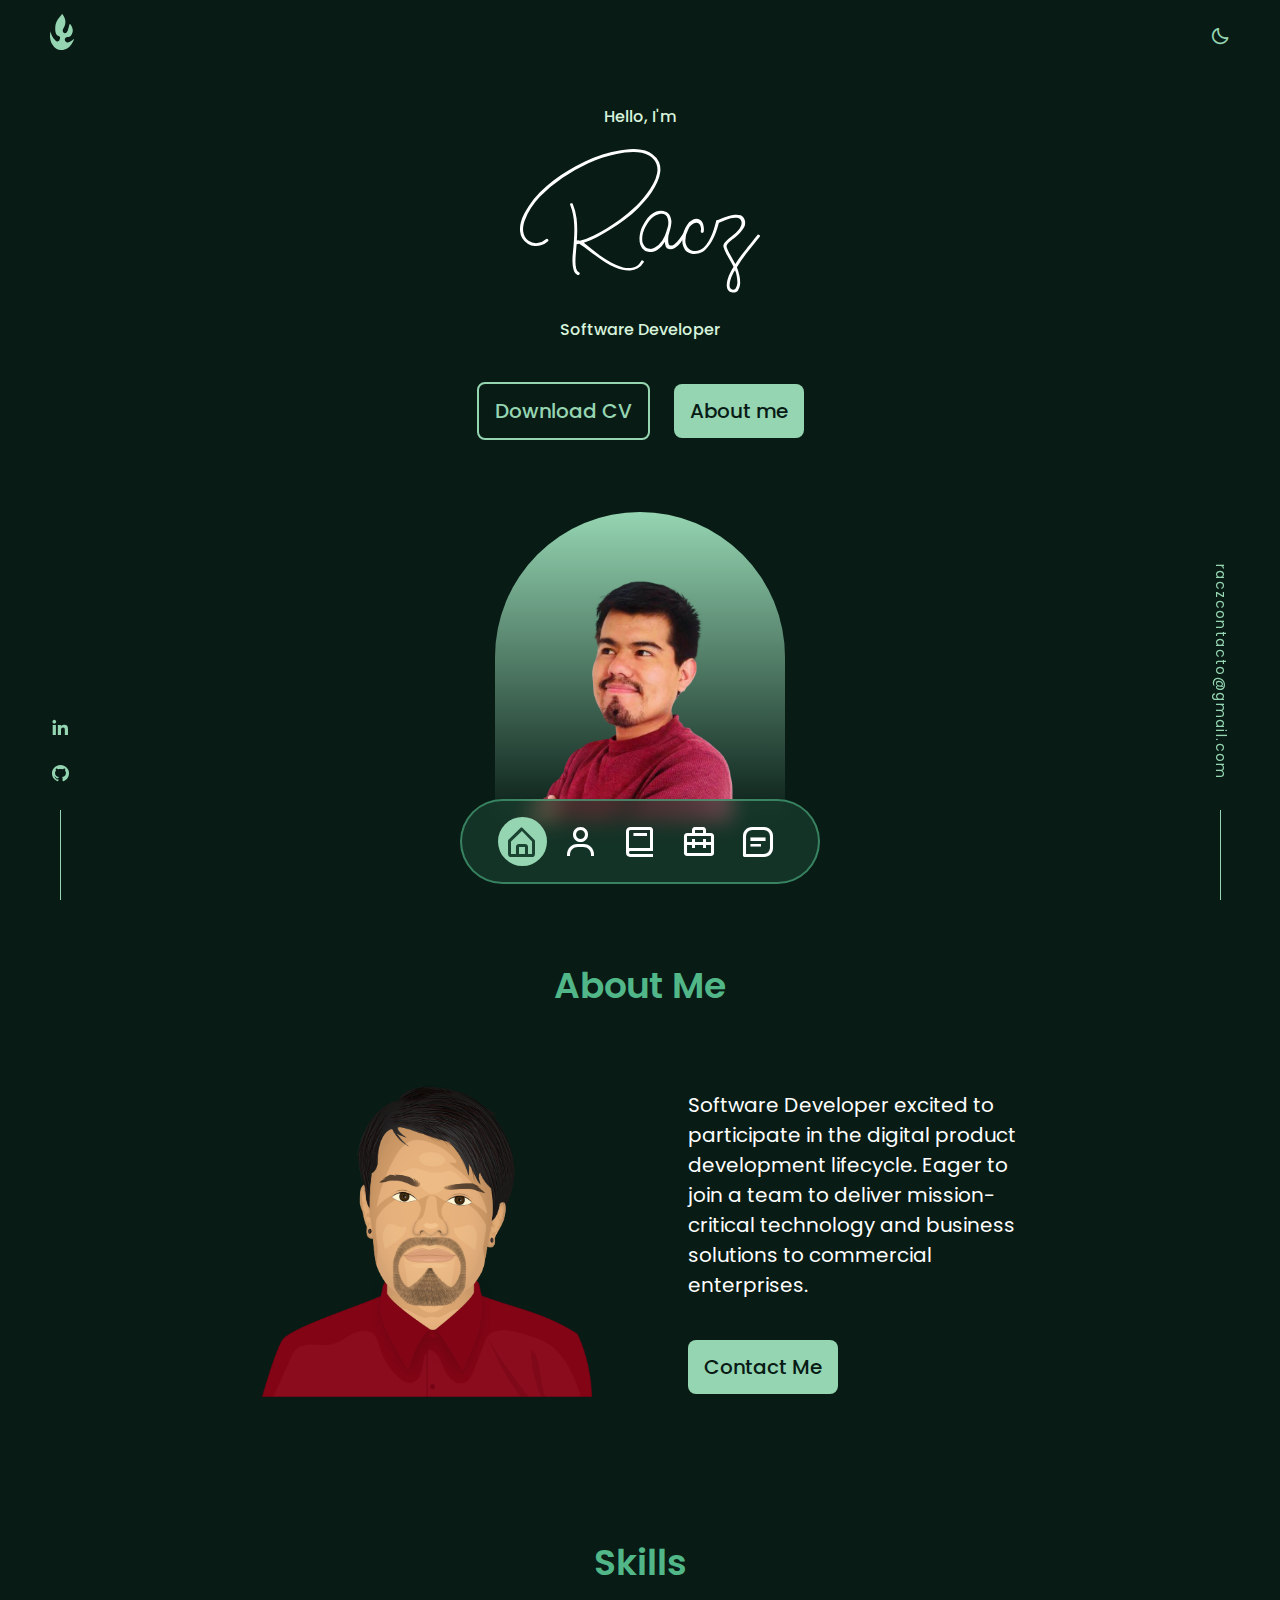
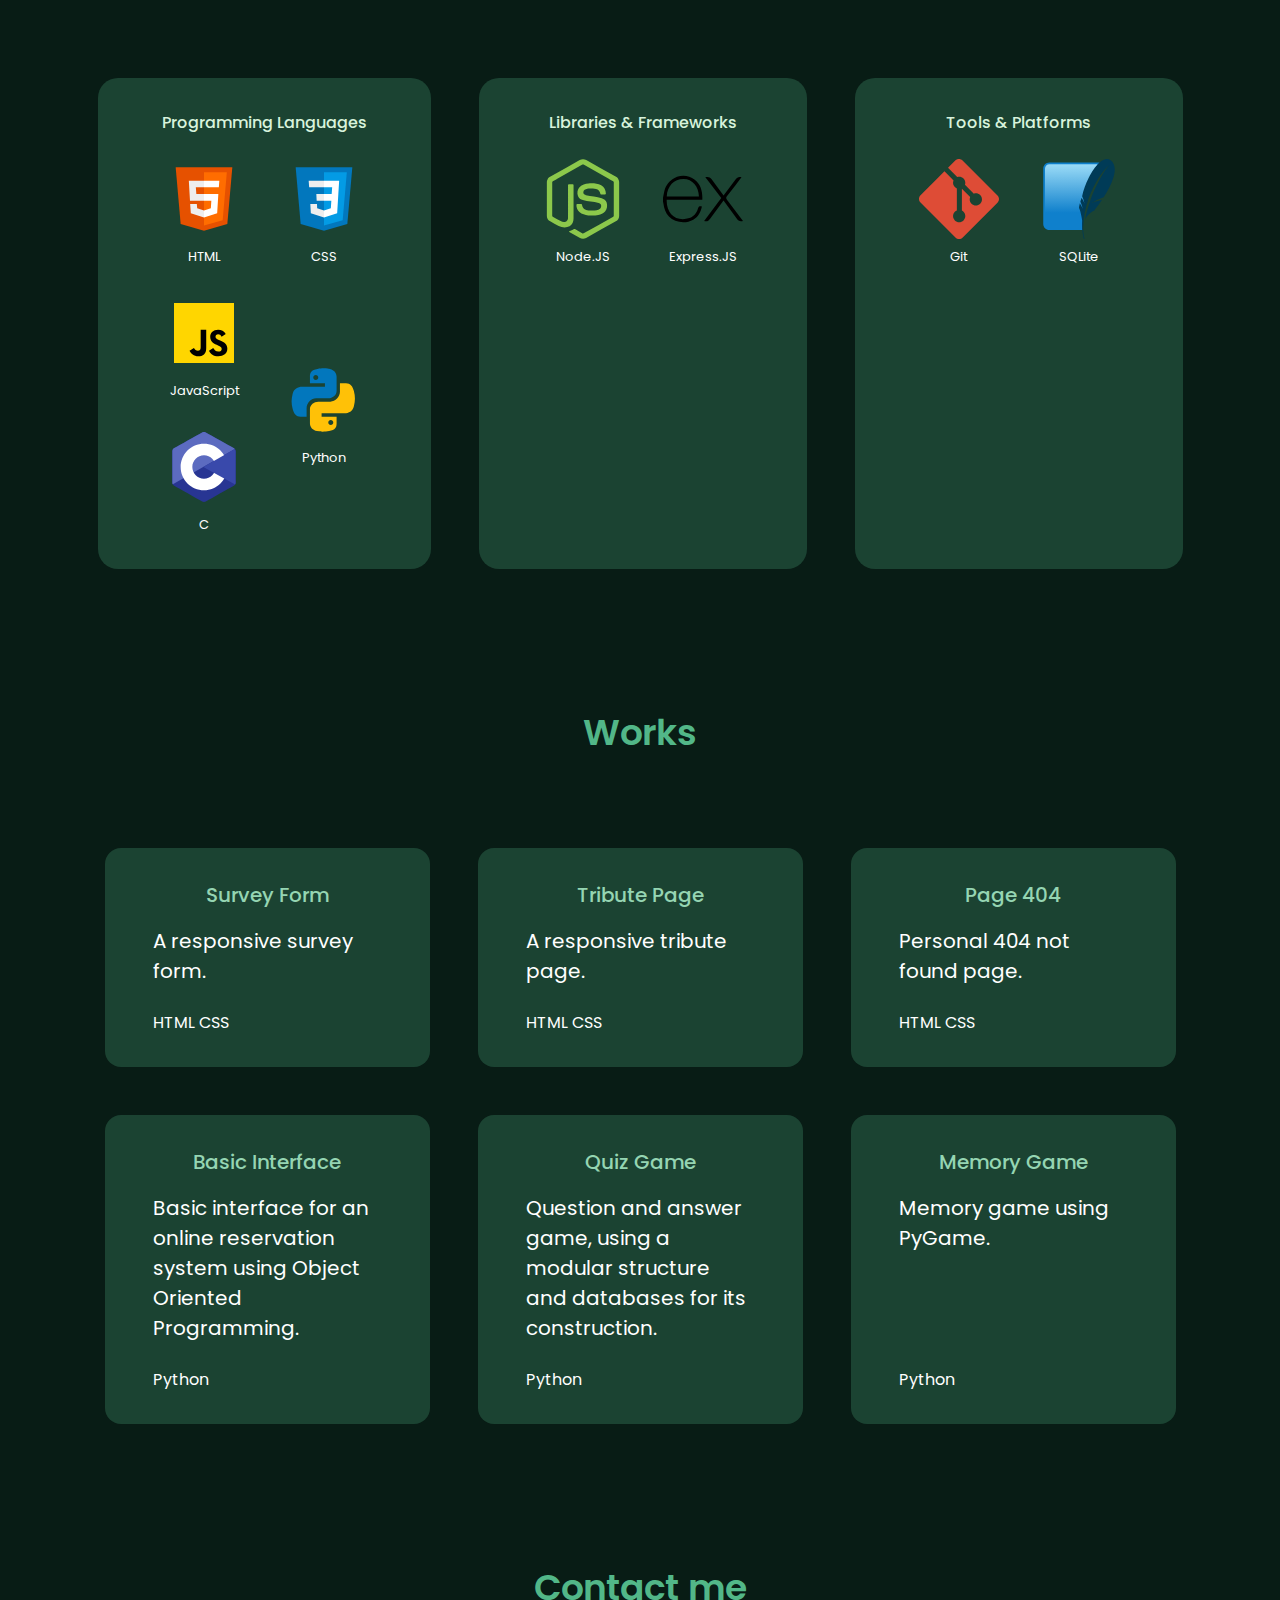
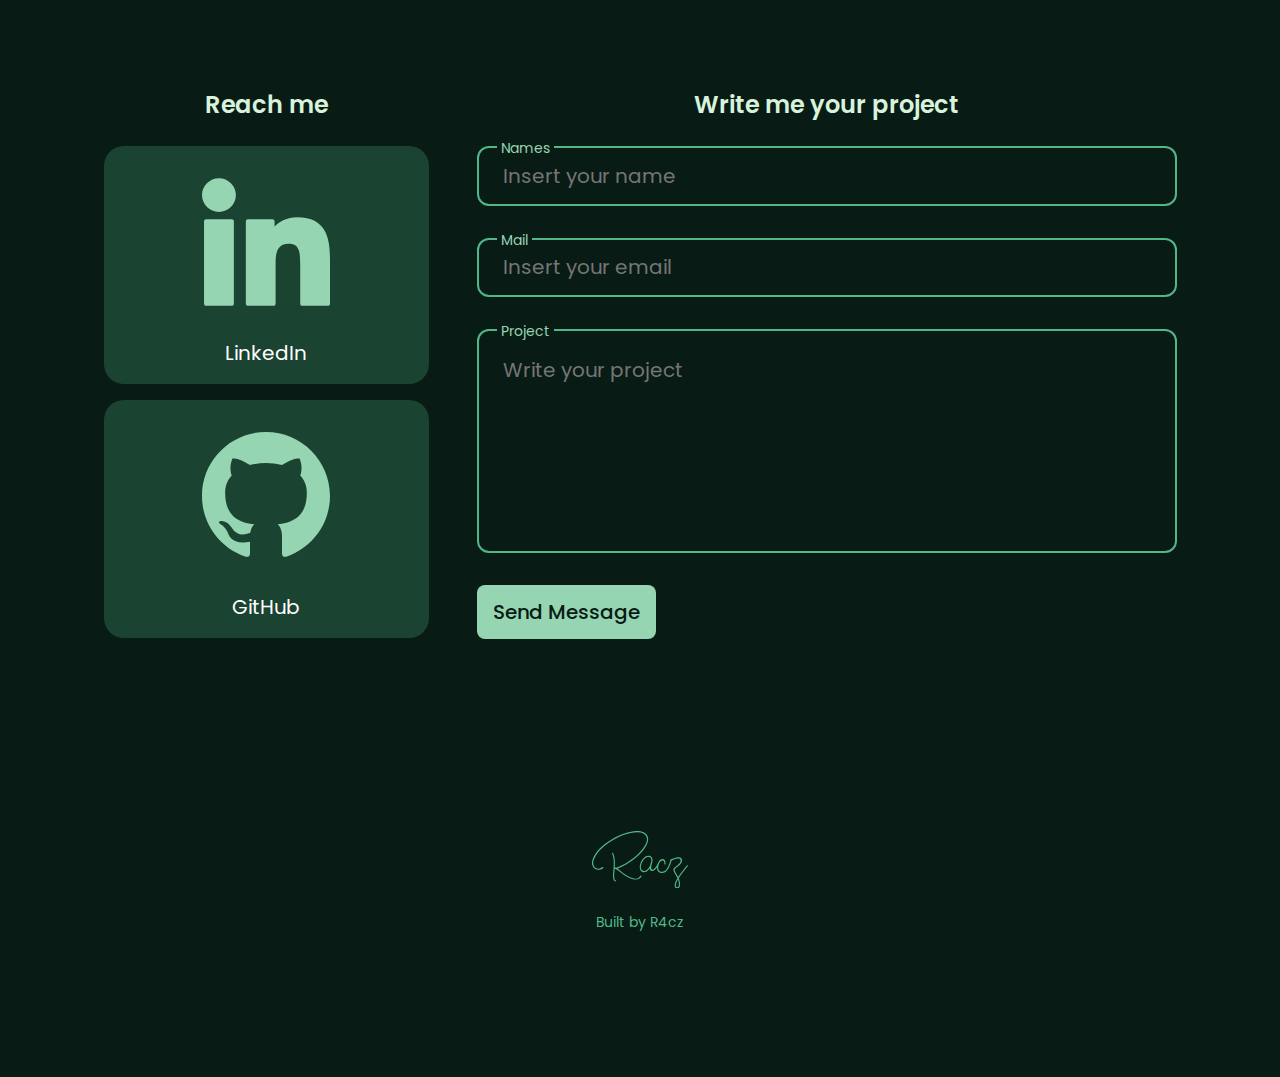
==== commit 22b98247: "Update index.html" ====
--- a/index.html
+++ b/index.html
@@ -261,7 +261,7 @@
                     <a class="work__card" href="https://github.com/R4cz/basic-interface" target="_blank">
                         <div>
                             <h3 class="work__title">Basic Interface</h3>
-                            <p>Basic interface for an online reservation system using object-oriented programming.</p>
+                            <p>Basic interface for an online reservation system using Object Oriented Programming.</p>
                         </div>
 
                         <span class="work__card--span">Python</span>
@@ -270,7 +270,7 @@
                     <a class="work__card" href="https://github.com/R4cz/quiz-game" target="_blank">
                         <div>
                             <h3 class="work__title">Quiz Game</h3>
-                            <p>Game of questions and answers, using modularization and databases for its construction.</p>
+                            <p>Question and answer game, using a modular structure and databases for its construction.</p>
                         </div>
 
                         <span class="work__card--span">Python</span>
@@ -361,19 +361,6 @@
                 </div>
 
                 <span class="footer__copy">Built by R4cz</span>
-
-                <ul class="footer__social">
-                    <li>
-                        <a class="footer__social--link" href="https://github.com/R4cz" aria-label="GitHub" target="_blank">                    
-                            <i class='bx bxl-github'></i>
-                        </a>
-                    </li>
-                    <li>
-                        <a class="footer__social--link" href="https://www.linkedin.com/in/r4cz/" aria-label="Linkedin" target="_blank" rel="noopener noreferrer">
-                            <i class='bx bxl-linkedin' ></i>
-                        </a>
-                    </li>
-                </ul>
             </div>
         </footer>
         <!-- FOOTER -->
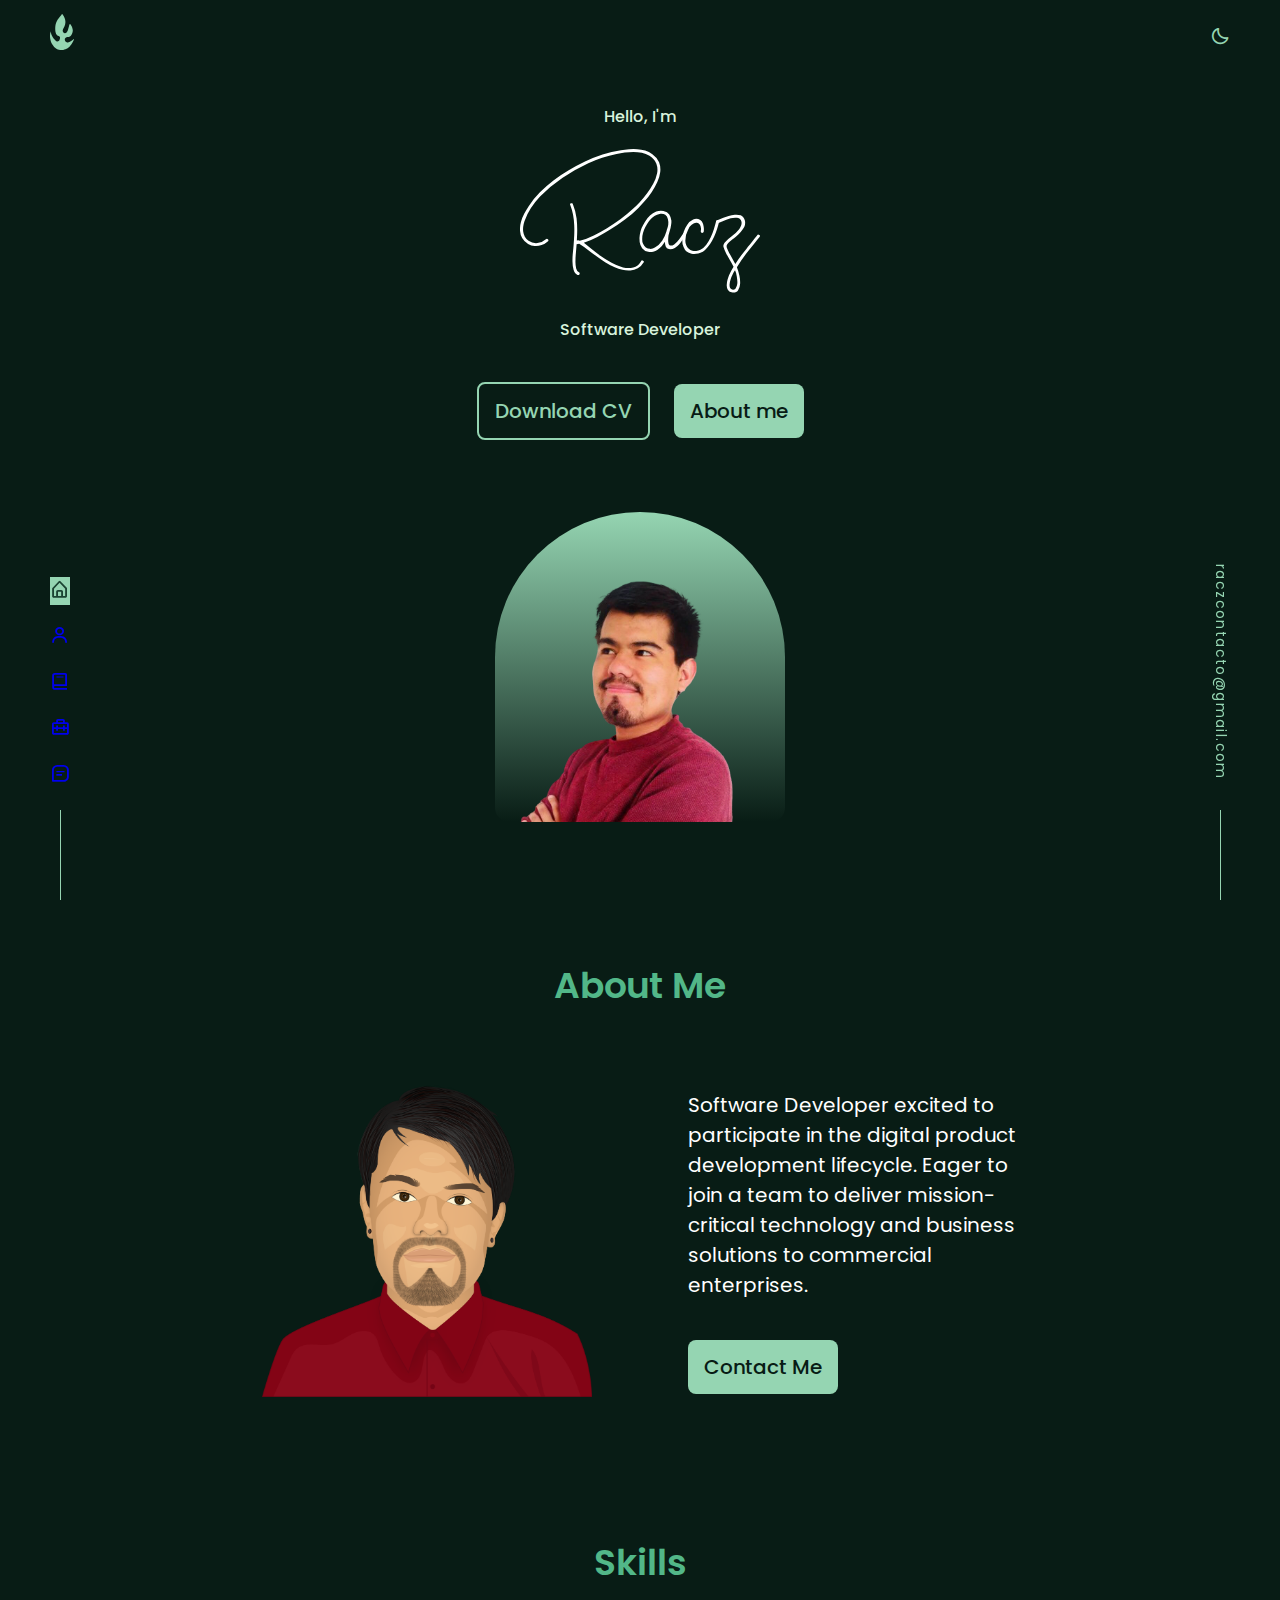
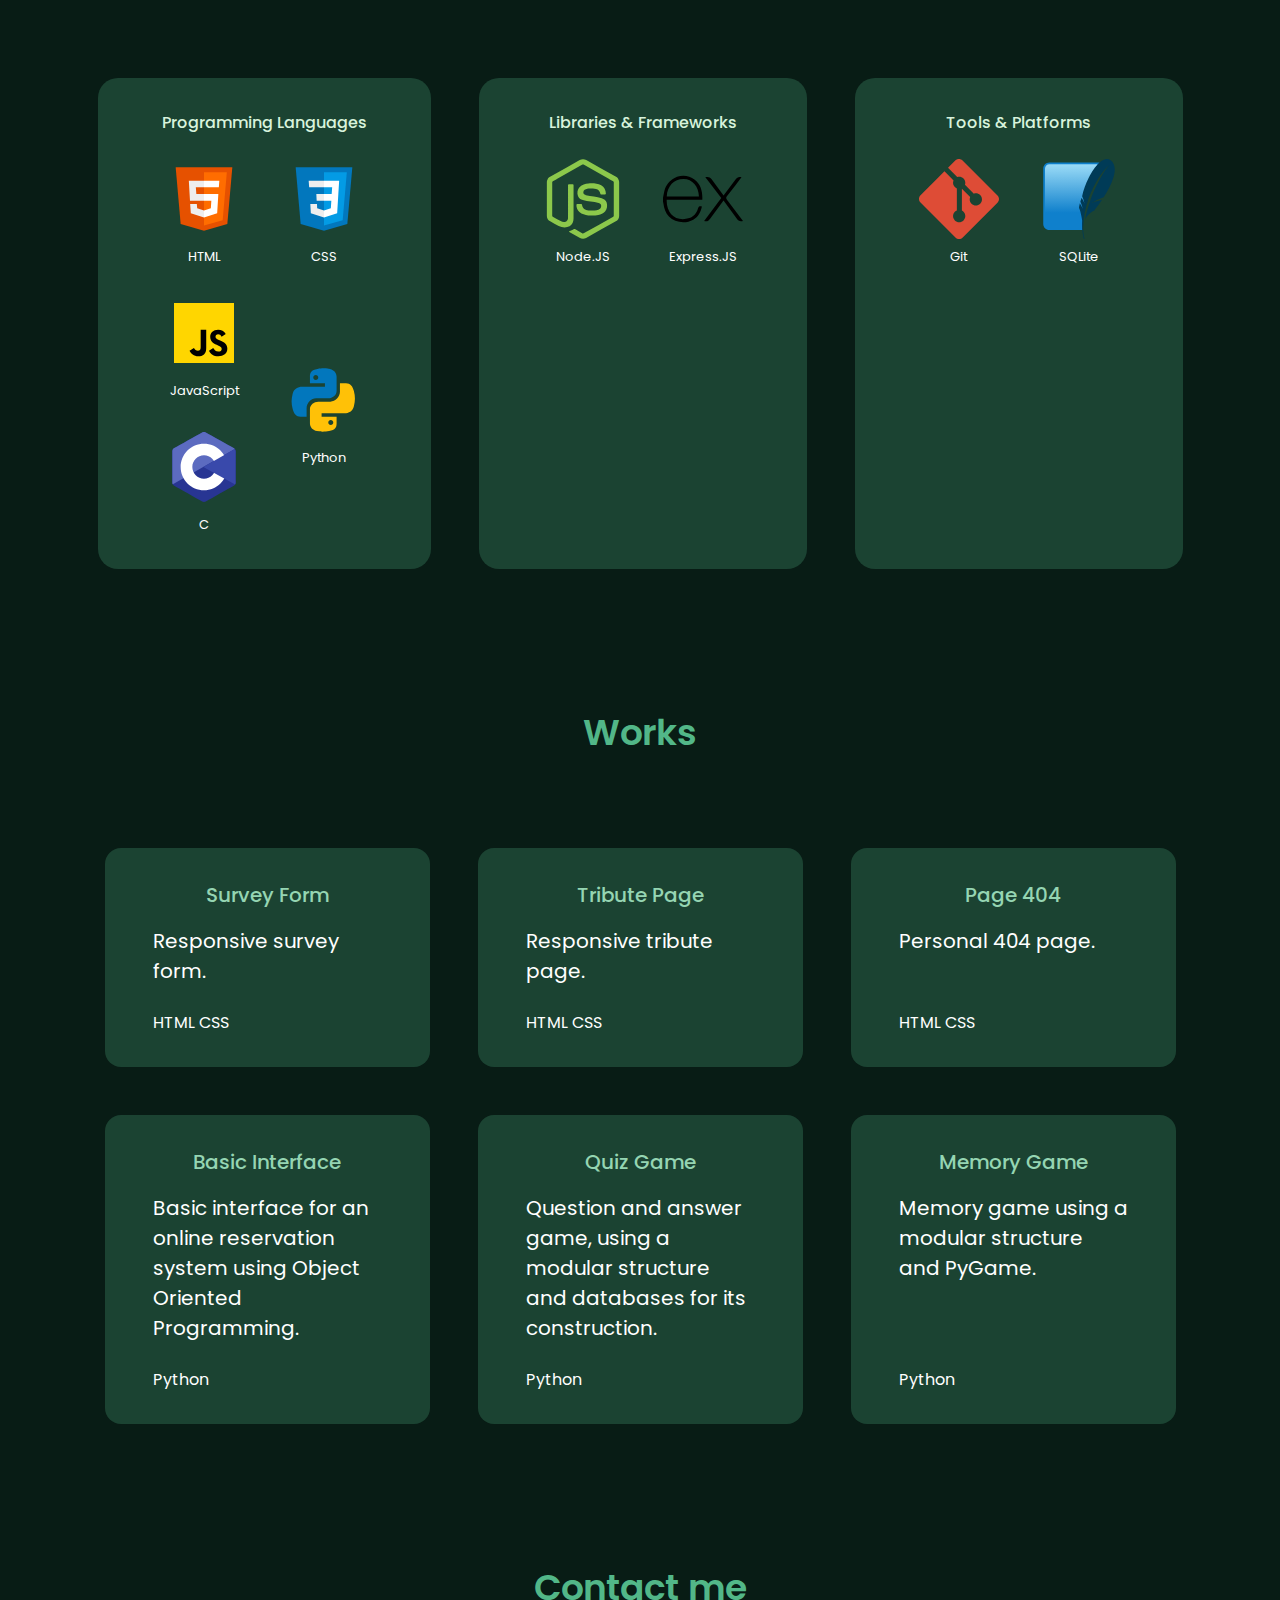
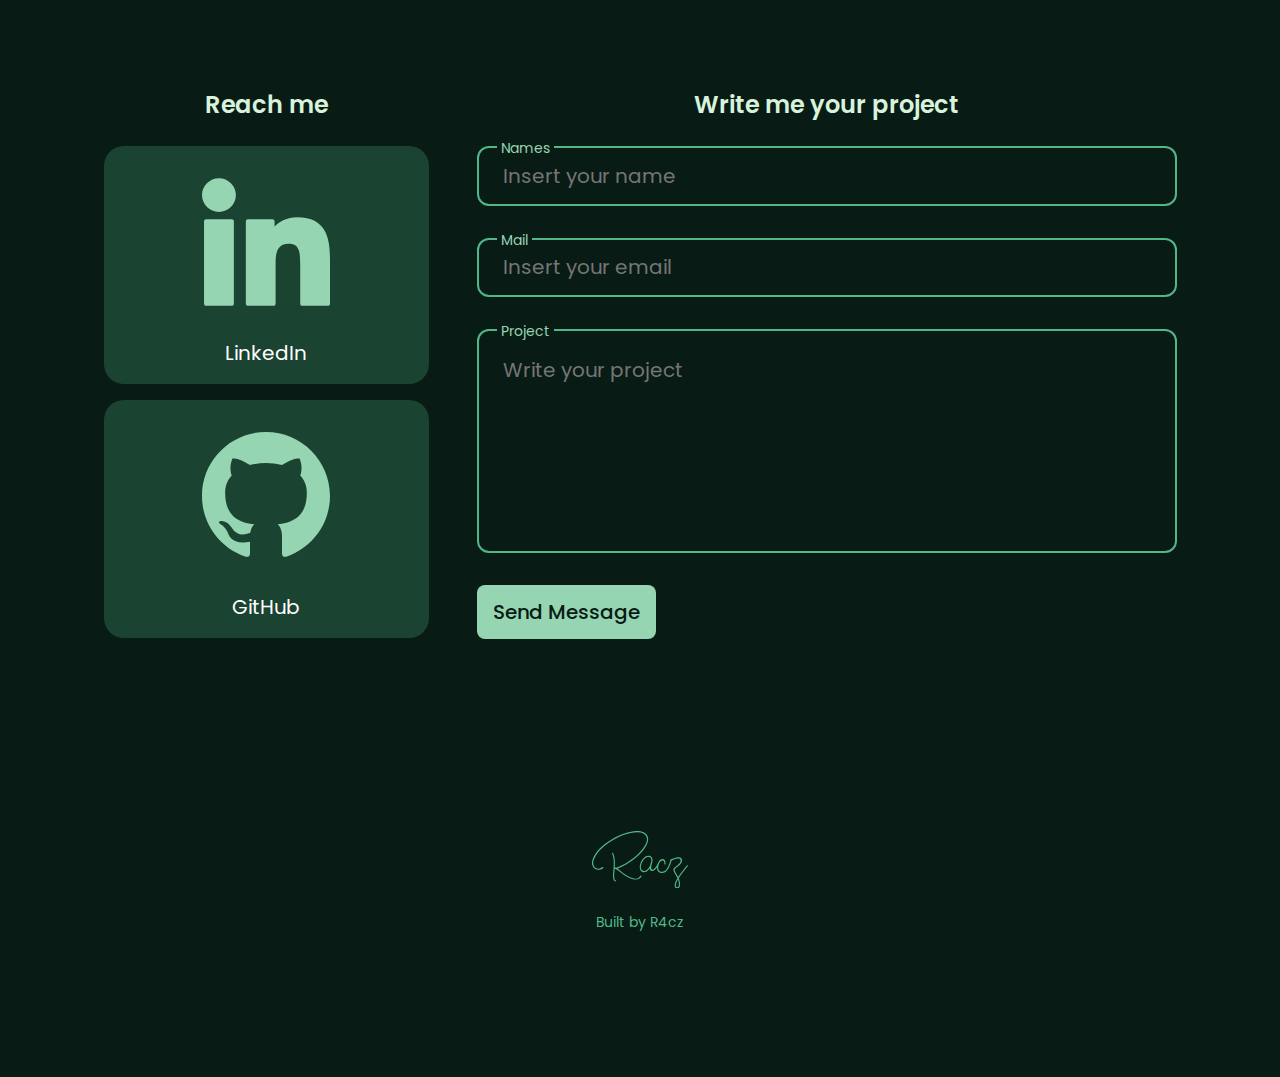
==== commit 26bb4fc3: "Updating CV" ====
--- a/index.html
+++ b/index.html
@@ -19,45 +19,10 @@
         <header class="header" id="header">
             <nav class="nav container">
                 <a href="#" class="isotipo__button">
-                    <svg id="Capa_1" data-name="Capa 1" xmlns="http://www.w3.org/2000/svg" viewBox="0 0 422.5 633.75">
+                    <svg xmlns="http://www.w3.org/2000/svg" viewBox="0 0 422.5 633.75">
                         <path class="isotipo__racz" d="M199.51,387.6c1.1,7.6,2.33,15,3.9,22.33,8.78,41.08,25.6,78.3,52.17,110.81a227.48,227.48,0,0,0,38.08,37.06,40,40,0,0,0,17.74,8c11.19,1.87,21.1-1.13,30-8.1,4.92-3.87,8.29-9,11.46-14.27,6-9.94,10.29-20.51,11.72-32.13,1-7.9,1.06-15.72-2.3-23.2a31.53,31.53,0,0,0-17.7-16.93,143.55,143.55,0,0,0-14.73-5.15c-8.47-2.35-15-7.42-20.86-13.77-12.17-13.21-18.77-29.17-22.64-46.49a246.71,246.71,0,0,1-5-36.82q-1.47-21-.85-42.09c.63-21.49,2.76-42.81,7.61-63.8a228.73,228.73,0,0,1,28.79-69.34c8.77-14.16,18.8-27.38,29.16-40.36,12.84-16.08,26.25-31.67,38.85-47.93q7.88-10.17,15.71-20.37c.27-.36.55-.71.8-1.09.77-1.12,1.48-1,2.37-.07a98.67,98.67,0,0,1,7,7.91c15.29,20,27.77,41.57,36.48,65.3A196.91,196.91,0,0,1,458,201.34a192.32,192.32,0,0,1,1.38,31.45,186.23,186.23,0,0,1-13.6,62.29c-4.77,11.77-11,22.79-17,33.94a192.67,192.67,0,0,0-13.59,30.42,57.17,57.17,0,0,0-3.15,18.11,42.09,42.09,0,0,0,9.4,26.6,44.42,44.42,0,0,0,16.68,13.41c12.89,5.78,25,4.07,36.28-4.22,7.6-5.6,13-13.16,17.35-21.52,5.47-10.54,9.63-21.63,13.44-32.87,6.25-18.43,11.08-37.29,16.1-56.09,2.55-9.52,5-19.07,7.56-28.6a25.65,25.65,0,0,1,3.27-7.71c3.06-4.6,6.63-6.08,12-5,.62.12,1.22.3,1.83.43a8.51,8.51,0,0,1,5.64,4.19,320.2,320.2,0,0,1,18.23,33.58A230,230,0,0,1,587.66,354a111.94,111.94,0,0,1-2.15,52.15c-4.37,15.2-9.75,29.94-18.2,43.37-7.2,11.44-16,21.39-27.38,28.75a69.55,69.55,0,0,1-22.76,9.45,54.22,54.22,0,0,1-8.55.87c-9.13.51-18.23,1.33-27.1,3.79-7.88,2.18-15.17,5.51-21.25,11.2a34.2,34.2,0,0,0-10.94,21c-3.62,27.6,14.89,53.7,41.86,59A56.48,56.48,0,0,0,529,578.08c10.93-5.67,21.74-11.56,32.16-18.14a244.61,244.61,0,0,0,36.31-28.4c3-2.77,6-5.44,9.07-8.1a17.9,17.9,0,0,1,2.69-1.78c.85-.5,1.37-.16,1.46.81a21.79,21.79,0,0,1-.38,7,142.81,142.81,0,0,1-7.44,22.1c-10.42,25-24.23,48.07-39.78,70.11a253.19,253.19,0,0,1-32,37.72c-20.55,19.58-43.51,35.44-70,45.82a152.42,152.42,0,0,1-39.26,9.91c-5.7.63-11.43,1-17.15,1.32a187.63,187.63,0,0,1-18.82.37c-13.34-.58-26.64-1.64-39.77-4.34a132.1,132.1,0,0,1-38.88-14.68,209.45,209.45,0,0,1-45.68-35.09,228.65,228.65,0,0,1-34.5-45.34,275.43,275.43,0,0,1-23.61-51.73A286.27,286.27,0,0,1,191,510.15a295.79,295.79,0,0,1-2.53-44.71c.28-11.22,1.17-22.41,2.49-33.57a349.79,349.79,0,0,1,7.56-41.64A5.06,5.06,0,0,1,199.51,387.6Z" transform="translate(-188.35 -83.2)"/>
                     </svg>
                 </a>
-
-                <div class="links__list--box" id="nav__menu">
-                    <ul class="links__list">
-                        <li class="links__list--li">
-                            <a href="#home" class="links__list--li-a active__link">
-                                <i class='bx bx-home-alt'></i>
-                            </a>
-                        </li>
-
-                        <li class="links__list--li">
-                            <a href="#about" class="links__list--li-a">
-                                <i class='bx bx-user'></i>
-                            </a>
-                        </li>
-
-                        <li class="links__list--li">
-                            <a href="#skills" class="links__list--li-a">
-                                <i class='bx bx-book'></i>
-                            </a>
-                        </li>
-
-                        <li class="links__list--li">
-                            <a href="#work" class="links__list--li-a">
-                                <i class='bx bx-briefcase-alt-2'></i>
-                            </a>
-                        </li>
-
-                        <li class="links__list--li">
-                            <a href="#contact" class="links__list--li-a">
-                                <i class='bx bx-message-square-detail'></i>
-                            </a>
-                        </li>
-                    </ul>
-                </div>
-
                 <!-- THEME CHANGE BUTTON -->
                 <i class='bx bx-moon change__theme' id="theme__button"></i>
             </nav>
@@ -68,13 +33,32 @@
         <div class="left__side--element">
             <ul class="social__media">
                 <li>
-                    <a class="social__media--li-a" href="https://www.linkedin.com/in/r4cz/" aria-label="Linkedin" target="_blank">
-                        <i class='bx bxl-linkedin social__media--li-a-icon'></i>
-                    </a>
-                </li>
-                <li>
-                    <a class="social__media--li-a" href="https://github.com/R4cz" aria-label="GitHub" target="_blank">                    
-                        <i class='bx bxl-github social__media--li-a-icon'></i>
+                    <a href="#home" class="navbar__list active__link">
+                        <i class='bx bx-home-alt'></i>
+                    </a>
+                </li>
+
+                <li>
+                    <a href="#about" class="navbar__list">
+                        <i class='bx bx-user'></i>
+                    </a>
+                </li>
+
+                <li>
+                    <a href="#skills" class="navbar__list">
+                        <i class='bx bx-book'></i>
+                    </a>
+                </li>
+
+                <li>
+                    <a href="#work" class="navbar__list">
+                        <i class='bx bx-briefcase-alt-2'></i>
+                    </a>
+                </li>
+
+                <li>
+                    <a href="#contact" class="navbar__list">
+                        <i class='bx bx-message-square-detail'></i>
                     </a>
                 </li>
             </ul>
@@ -107,7 +91,7 @@
                         <h3 class="home__education">Software Developer</h3>
 
                         <div class="home__buttons">
-                            <a href="resources/SOFTWARE DEVELOPER Oscar Martínez Gerónimo RESUME.pdf" class="button button__ghost" target="_blank">Download CV</a>
+                            <a href="resources/FRONTEND_Oscar_Martínez_Gerónimo_CV.pdf" class="button button__ghost" target="_blank">Download CV</a>
                             <a href="#about" class="button">About me</a>
                         </div>
                     </div>
@@ -234,7 +218,7 @@
                     <a class="work__card" href="https://github.com/R4cz/survey-form" target="_blank">
                         <div>
                             <h3 class="work__title">Survey Form</h3>
-                            <p>A responsive survey form.</p>
+                            <p>Responsive survey form.</p>
                         </div>
 
                         <span class="work__card--span">HTML CSS</span>
@@ -243,7 +227,7 @@
                     <a class="work__card" href="https://github.com/R4cz/tribute-page" target="_blank">
                         <div>
                             <h3 class="work__title">Tribute Page</h3>
-                            <p>A responsive tribute page.</p>
+                            <p>Responsive tribute page.</p>
                         </div>
 
                         <span class="work__card--span">HTML CSS</span>
@@ -252,7 +236,7 @@
                     <a class="work__card" href="https://github.com/R4cz/page-404-not-found" target="_blank">
                         <div>
                             <h3 class="work__title">Page 404</h3>
-                            <p>Personal 404 not found page.</p>
+                            <p>Personal 404 page.</p>
                         </div>
 
                         <span class="work__card--span">HTML CSS</span>
@@ -279,7 +263,7 @@
                     <a class="work__card" href="https://github.com/R4cz/memory-game" target="_blank">
                         <div>
                             <h3 class="work__title">Memory Game</h3>
-                            <p>Memory game using PyGame.</p>
+                            <p>Memory game using a modular structure and PyGame.</p>
                         </div>
 
                         <span class="work__card--span">Python</span>
